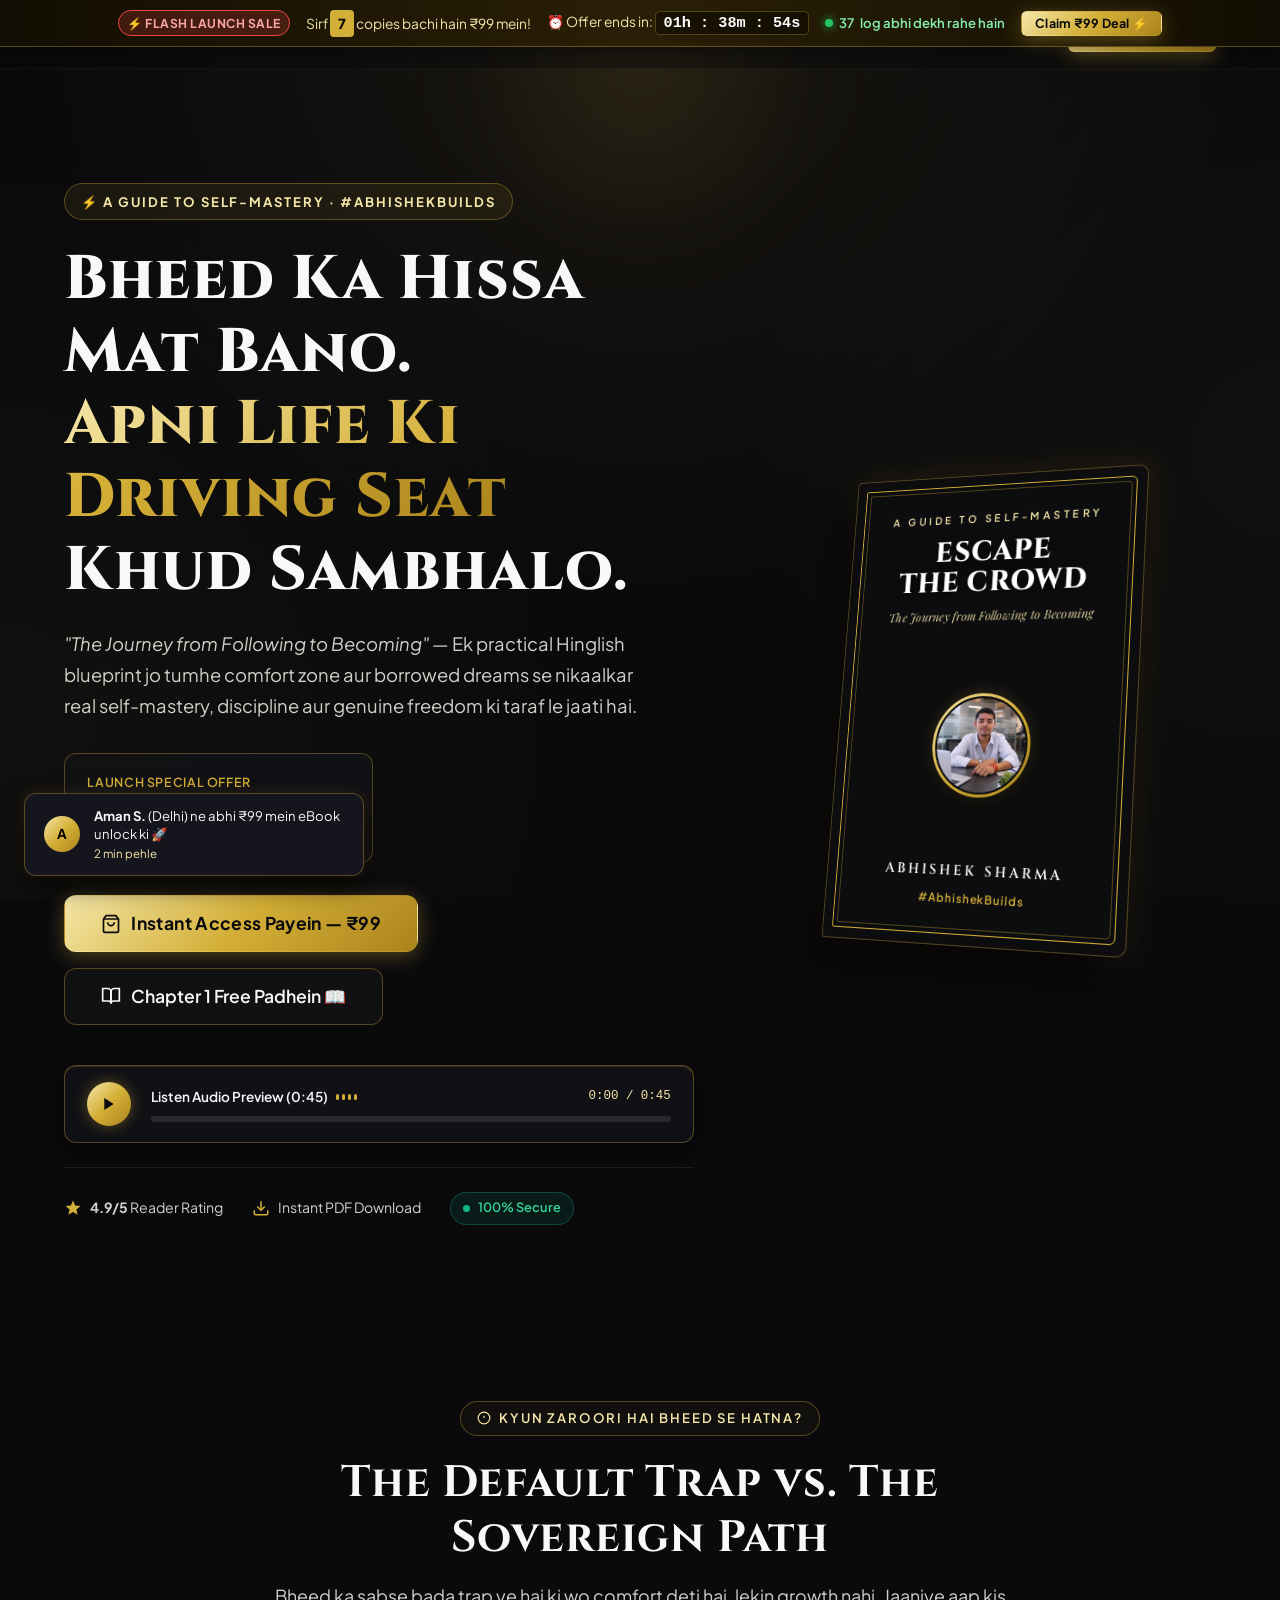
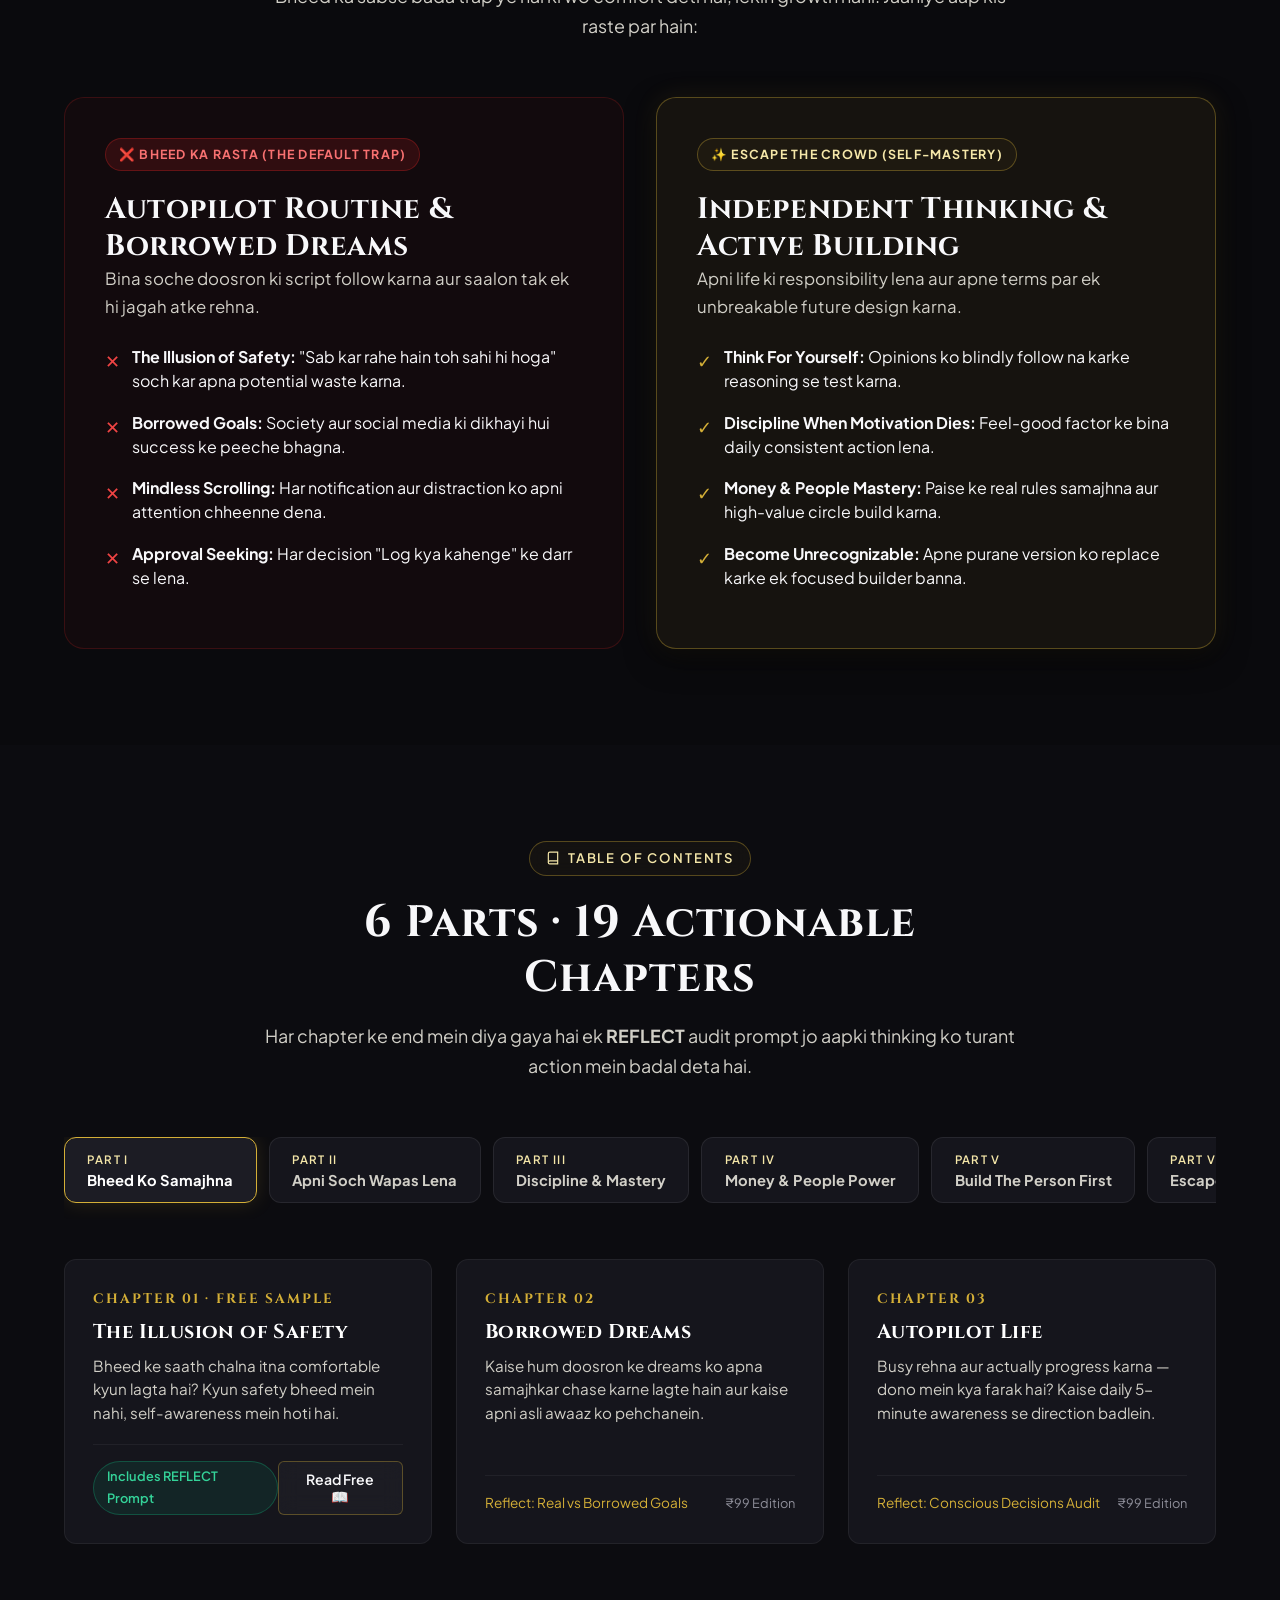
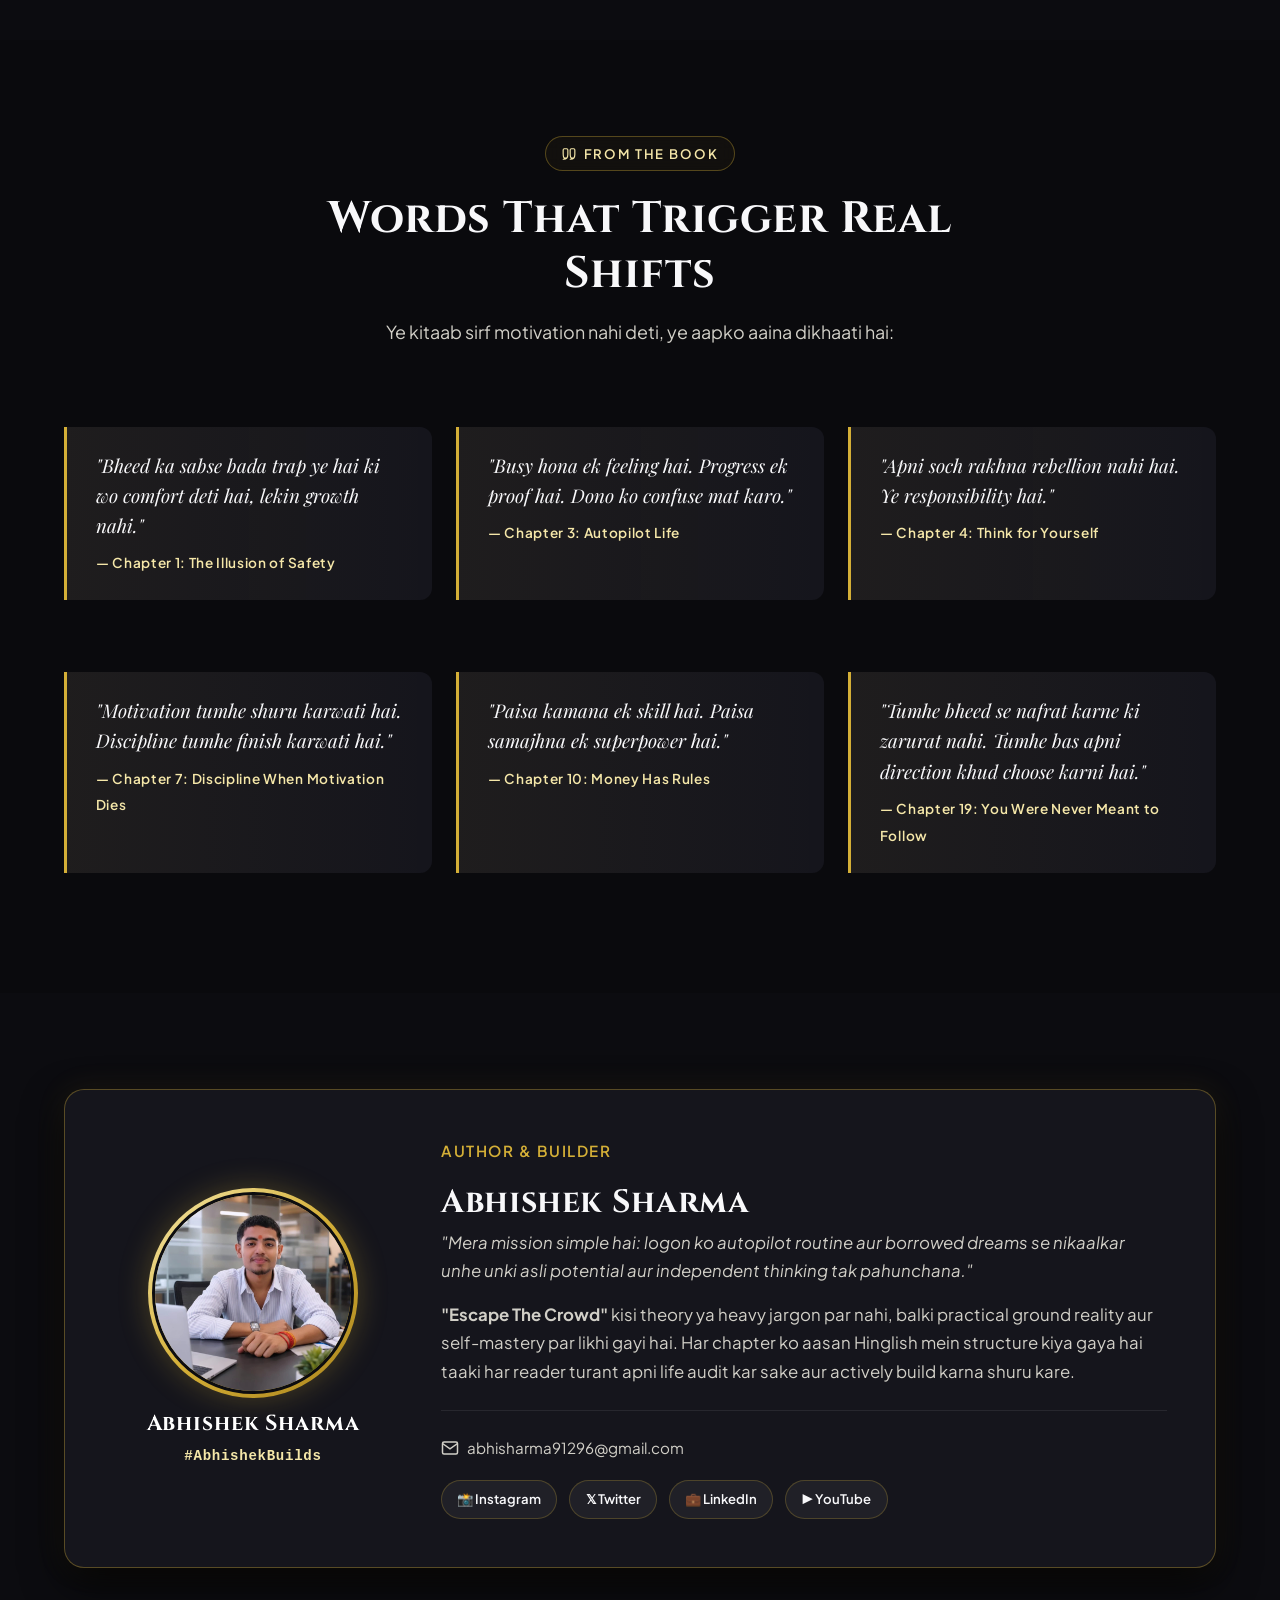
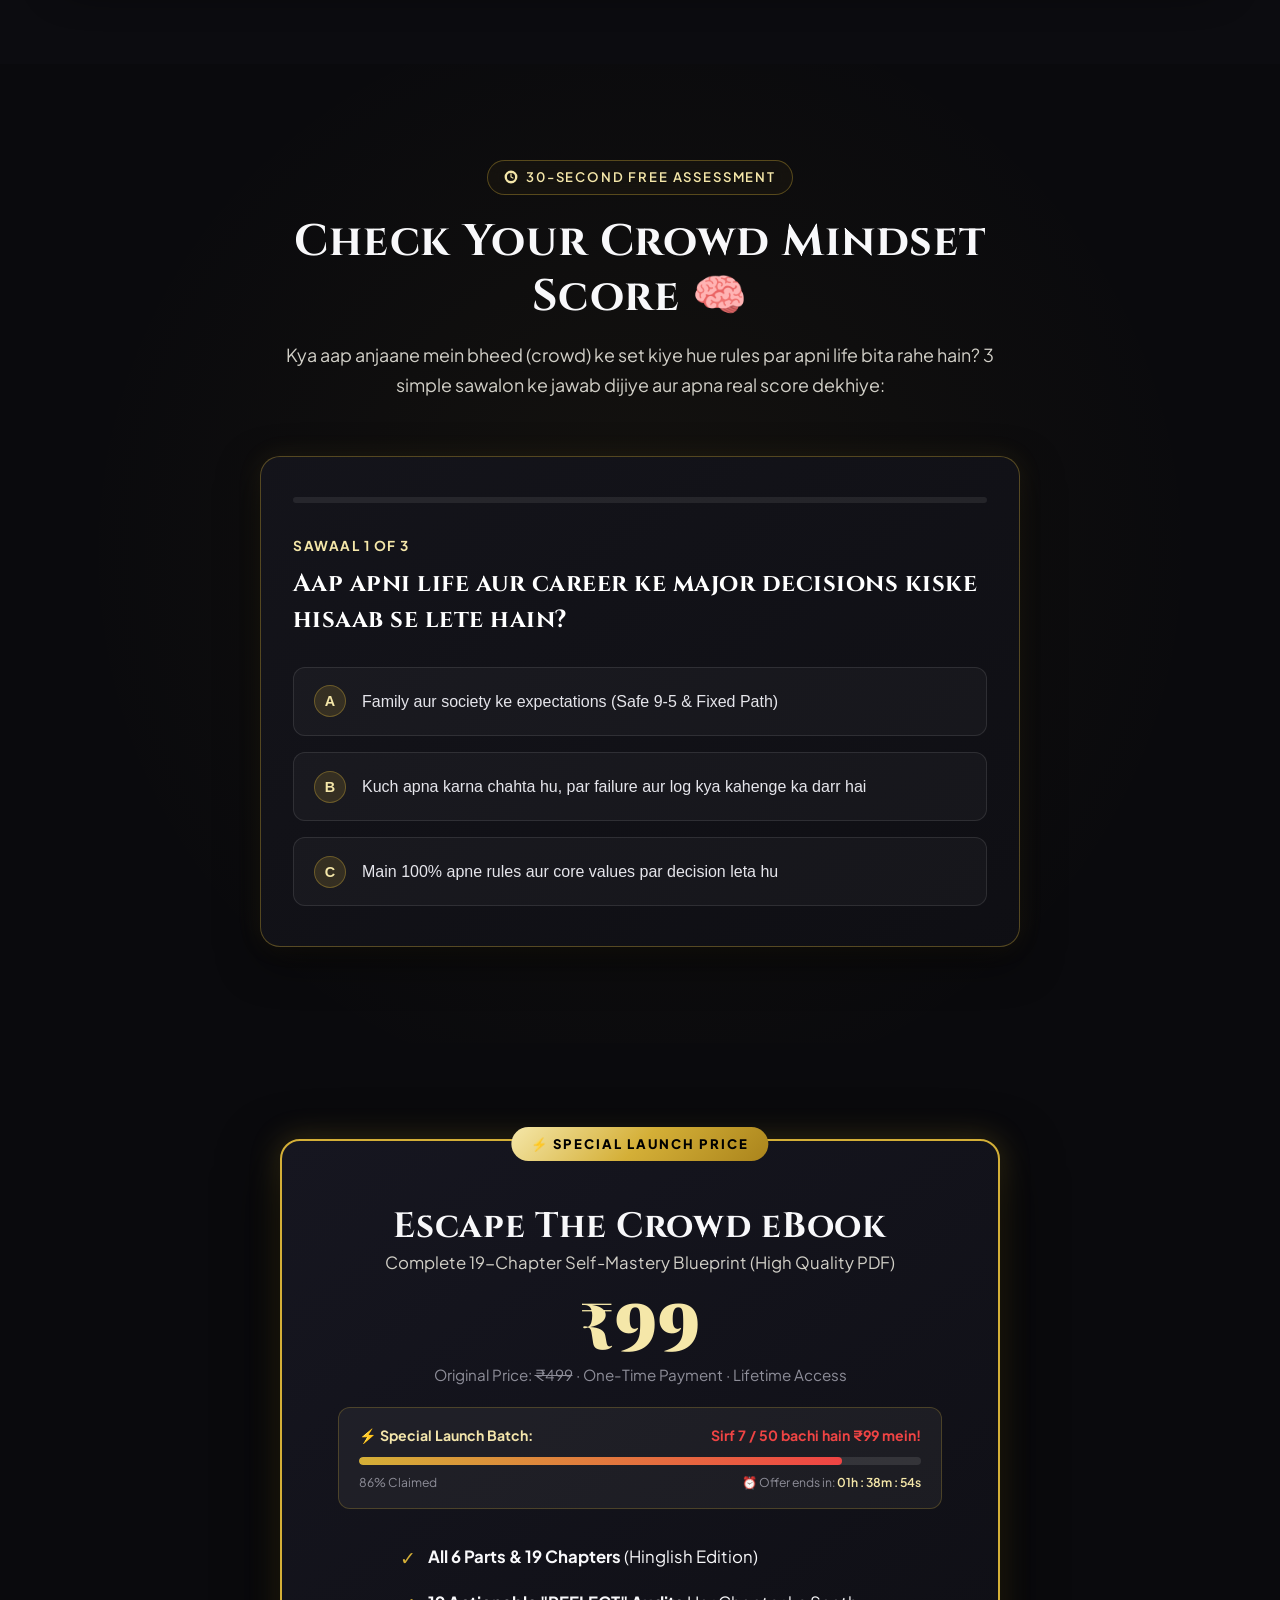
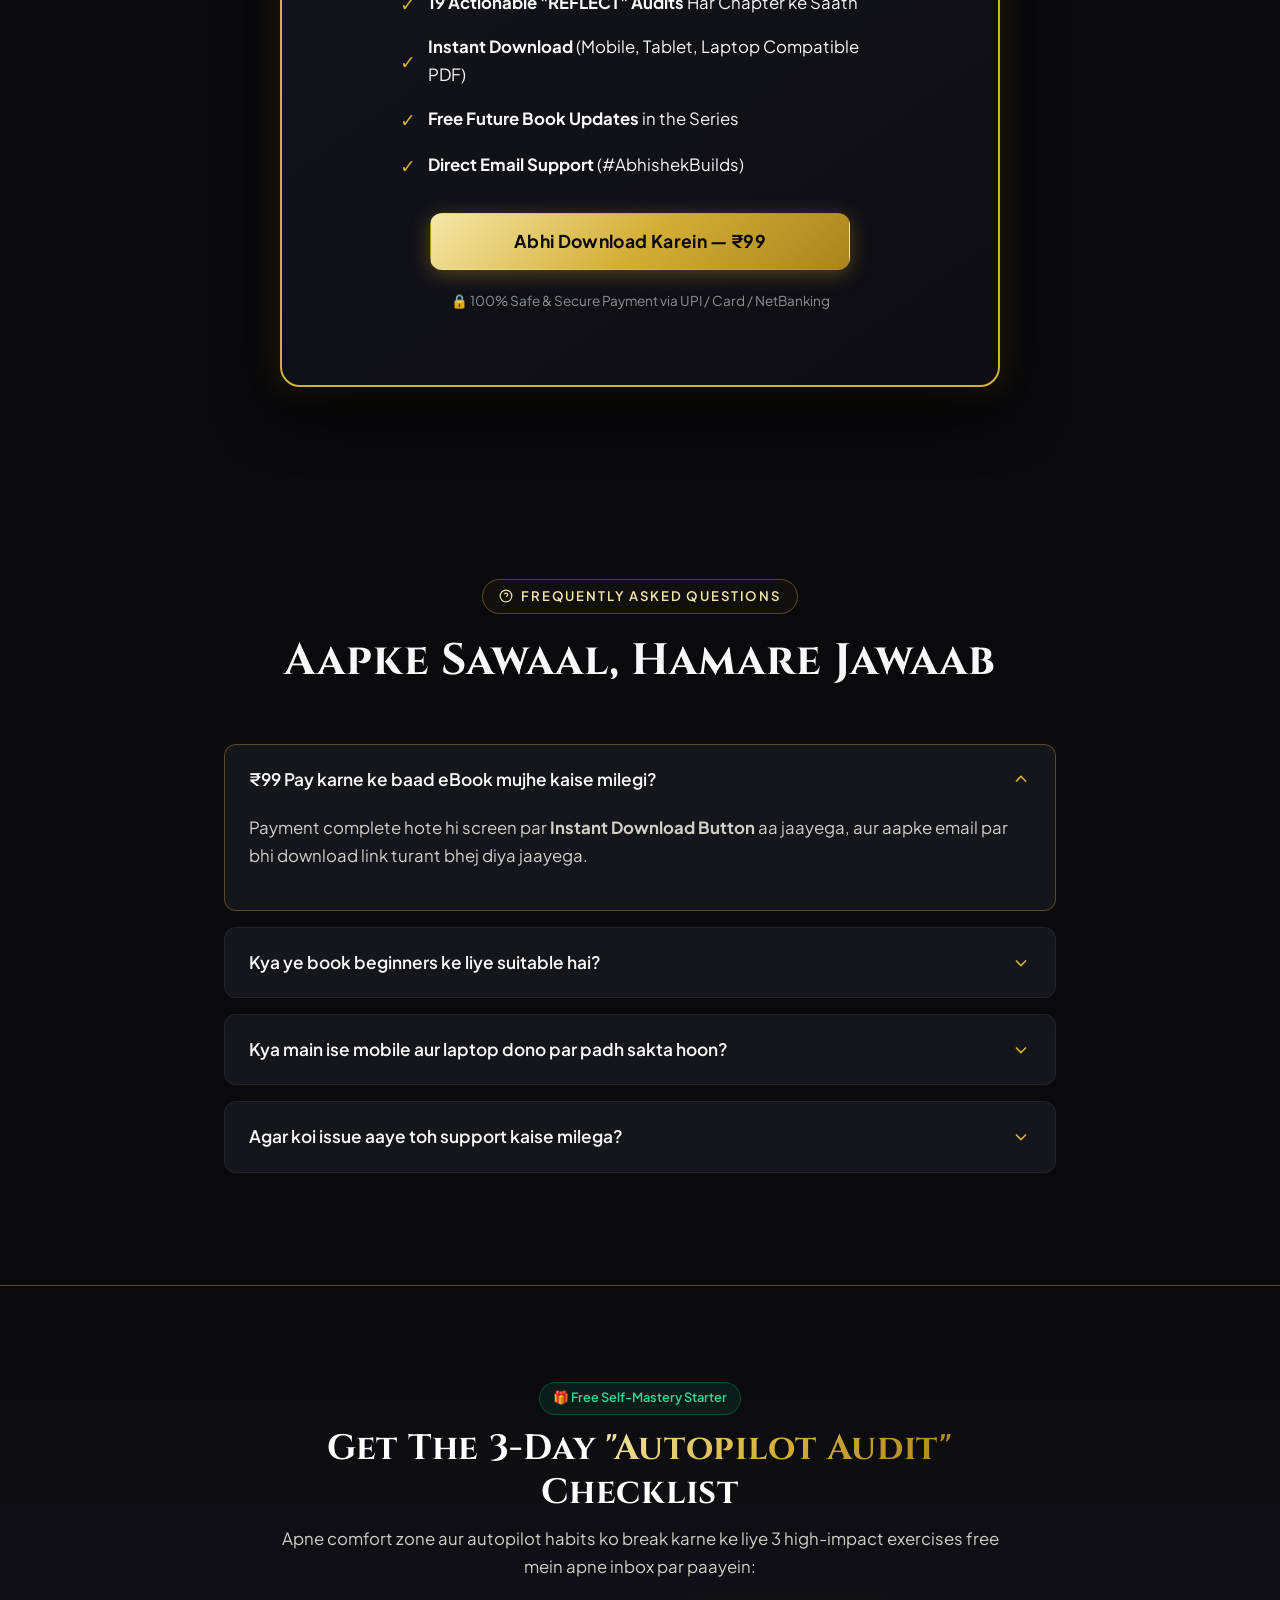
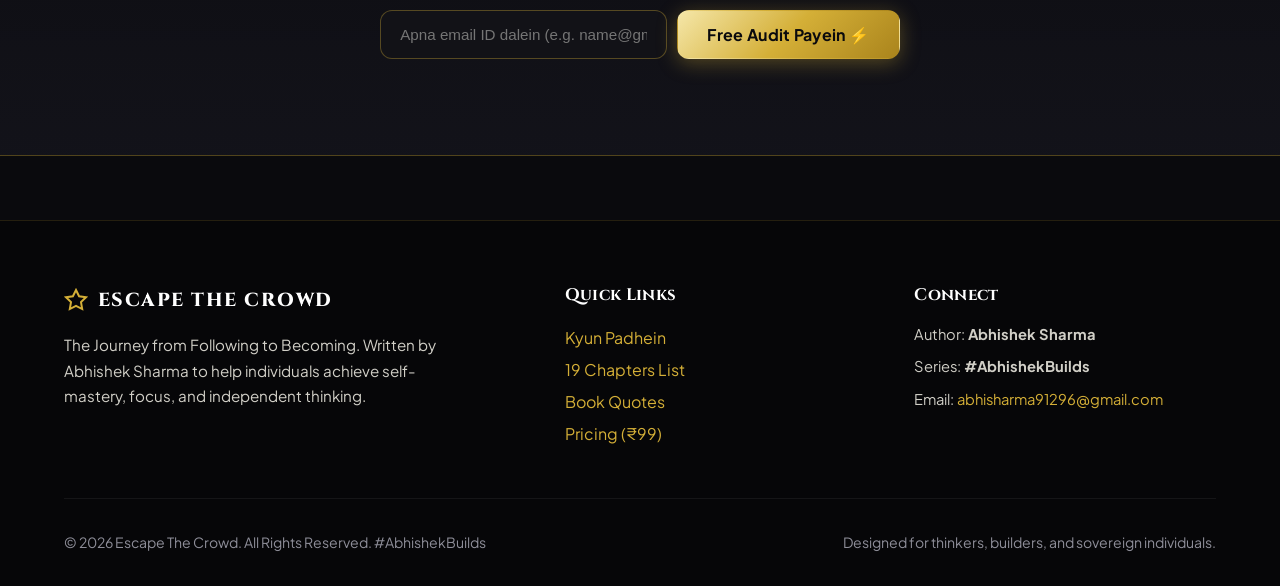
==== index.html @ a5e43a4c "Add files via upload" ====
<!DOCTYPE html>
<html lang="hi">
<head>
  <meta charset="UTF-8">
  <meta name="viewport" content="width=device-width, initial-scale=1.0">
  <title>Escape The Crowd by Abhishek Sharma | A Guide to Self-Mastery (₹99)</title>
  <meta name="description" content="Escape The Crowd — The Journey from Following to Becoming by Abhishek Sharma. 19 actionable chapters to master your mind, break free from autopilot, and build a high-leverage life.">
  <meta name="keywords" content="Escape The Crowd, Abhishek Sharma, AbhishekBuilds, Self-Mastery, Personal Development, Hinglish Ebook, Discipline, Mindset">
  <meta name="author" content="Abhishek Sharma">
  <meta name="theme-color" content="#0a0a0d">

  <!-- Open Graph Meta Tags -->
  <meta property="og:title" content="Escape The Crowd by Abhishek Sharma — Self-Mastery Guide">
  <meta property="og:description" content="Bheed ka hissa mat bano. Apni life ki driving seat khud sambhalo. Get instant access for just ₹99.">
  <meta property="og:type" content="book">

  <!-- Favicon -->
  <link rel="icon" href="data:image/svg+xml,<svg xmlns='http://www.w3.org/2000/svg' viewBox='0 0 24 24' fill='%23d4af37'><polygon points='12 2 15.09 8.26 22 9.27 17 14.14 18.18 21.02 12 17.77 5.82 21.02 7 14.14 2 9.27 8.91 8.26 12 2'/></svg>" type="image/svg+xml">

  <!-- CSS Stylesheets -->
  <link rel="stylesheet" href="css/variables.css">
  <link rel="stylesheet" href="css/base.css">
  <link rel="stylesheet" href="css/components.css">
  <link rel="stylesheet" href="css/sections.css">
  <link rel="stylesheet" href="css/responsive.css">

  <!-- Author Photo Asset Loader -->
  <script src="assets/images/author_base64.js"></script>

  <!-- Schema.org Structured Data -->
  <script type="application/ld+json">
  {
    "@context": "https://schema.org",
    "@type": "Book",
    "name": "Escape The Crowd",
    "author": {
      "@type": "Person",
      "name": "Abhishek Sharma"
    },
    "inLanguage": "Hinglish",
    "genre": "Self-Help / Personal Development",
    "offers": {
      "@type": "Offer",
      "price": "99",
      "priceCurrency": "INR",
      "availability": "https://schema.org/InStock"
    }
  }
  </script>
</head>
<body>

  <!-- Ambient Glow Background Decoration -->
  <div class="ambient-glow" style="top: -100px; left: 50%; transform: translateX(-50%);"></div>

  <!-- ==========================================
       0. Dynamic Top Urgency & Live Visitor Announcement Bar
       ========================================== -->
  <div class="top-urgency-bar" id="topUrgencyBar">
    <div class="top-urgency-inner">
      <span class="urgency-pill">⚡ FLASH LAUNCH SALE</span>
      <span>
        Sirf <span class="urgency-badge js-copies-left">7</span> copies bachi hain ₹99 mein!
      </span>
      <span>
        ⏰ Offer ends in: <span class="timer-badge js-urgency-timer">04h : 15m : 22s</span>
      </span>
      <span class="live-visitor-indicator">
        <span class="live-dot-glow"></span>
        <span class="js-live-visitors">38</span> log abhi dekh rahe hain
      </span>
      <button type="button" class="btn btn-primary btn-sm js-open-checkout" style="padding: 0.25rem 0.8rem; font-size: 0.78rem;">
        Claim ₹99 Deal ⚡
      </button>
    </div>
  </div>

  <!-- ==========================================
       1. Navigation Bar
       ========================================== -->
  <header class="navbar">
    <div class="container navbar-inner">
      <a href="#" class="brand-logo" aria-label="Escape The Crowd Home">
        <svg class="brand-icon" viewBox="0 0 24 24" fill="none" stroke="currentColor" stroke-width="2" stroke-linecap="round" stroke-linejoin="round">
          <polygon points="12 2 15.09 8.26 22 9.27 17 14.14 18.18 21.02 12 17.77 5.82 21.02 7 14.14 2 9.27 8.91 8.26 12 2"></polygon>
        </svg>
        <span>ESCAPE THE CROWD</span>
      </a>

      <nav>
        <ul class="nav-links">
          <li><a href="#kyun-padhein" class="nav-link">Kyun Padhein</a></li>
          <li><a href="#chapters" class="nav-link">19 Chapters</a></li>
          <li><a href="#mindset-quiz" class="nav-link" style="color: var(--gold-light);">Mindset Quiz 🧠</a></li>
          <li><a href="#quotes" class="nav-link">Quotes</a></li>
          <li><a href="#author" class="nav-link">Author</a></li>
          <li><a href="#pricing" class="nav-link">Pricing</a></li>
          <li><a href="#faq" class="nav-link">FAQ</a></li>
        </ul>
      </nav>

      <div class="nav-cta-group">
        <button type="button" class="btn btn-primary btn-sm btn-pulse js-open-checkout" id="navBuyBtn">
          Buy Now — ₹99
        </button>
        <button type="button" class="mobile-menu-btn" id="mobileMenuBtn" aria-label="Toggle navigation menu">
          <svg width="24" height="24" viewBox="0 0 24 24" fill="none" stroke="currentColor" stroke-width="2" stroke-linecap="round" stroke-linejoin="round">
            <line x1="3" y1="12" x2="21" y2="12"></line>
            <line x1="3" y1="6" x2="21" y2="6"></line>
            <line x1="3" y1="18" x2="21" y2="18"></line>
          </svg>
        </button>
      </div>
    </div>
  </header>

  <!-- ==========================================
       2. Hero Section
       ========================================== -->
  <section class="hero-section" id="hero">
    <div class="container">
      <div class="hero-grid">
        
        <!-- Left Content -->
        <div class="hero-content">
          <div class="hero-tag">
            <span>⚡ A GUIDE TO SELF-MASTERY · #AbhishekBuilds</span>
          </div>

          <h1 class="hero-title">
            Bheed Ka Hissa Mat Bano.<br>
            <span class="text-gold-gradient">Apni Life Ki Driving Seat</span> Khud Sambhalo.
          </h1>

          <p class="hero-description">
            <em>"The Journey from Following to Becoming"</em> — Ek practical Hinglish blueprint jo tumhe comfort zone aur borrowed dreams se nikaalkar real self-mastery, discipline aur genuine freedom ki taraf le jaati hai.
          </p>

          <!-- Price Highlight Box -->
          <div class="hero-price-box">
            <div>
              <span class="price-offer-label">Launch Special Offer</span>
              <div>
                <span class="price-current">₹99</span>
                <span class="price-original">₹499</span>
              </div>
            </div>
            <span class="discount-tag">80% OFF</span>
          </div>

          <!-- Dual CTA Buttons -->
          <div class="hero-cta-group">
            <button type="button" class="btn btn-primary btn-lg btn-pulse js-open-checkout" id="heroBuyBtn">
              <svg width="20" height="20" viewBox="0 0 24 24" fill="none" stroke="currentColor" stroke-width="2">
                <path d="M6 2L3 6v14a2 2 0 0 0 2 2h14a2 2 0 0 0 2-2V6l-3-4z"></path>
                <line x1="3" y1="6" x2="21" y2="6"></line>
                <path d="M16 10a4 4 0 0 1-8 0"></path>
              </svg>
              Instant Access Payein — ₹99
            </button>

            <button type="button" class="btn btn-ghost btn-lg js-open-sample" id="heroSampleBtn">
              <svg width="20" height="20" viewBox="0 0 24 24" fill="none" stroke="currentColor" stroke-width="2">
                <path d="M2 3h6a4 4 0 0 1 4 4v14a3 3 0 0 0-3-3H2z"></path>
                <path d="M22 3h-6a4 4 0 0 0-4 4v14a3 3 0 0 1 3-3h7z"></path>
              </svg>
              Chapter 1 Free Padhein 📖
            </button>
          </div>

          <!-- Audio Voiceover Preview Widget -->
          <div class="audio-preview-card">
            <button type="button" class="audio-play-btn js-audio-play" aria-label="Play Audio Sample">
              <svg class="audio-icon" width="16" height="16" viewBox="0 0 24 24" fill="currentColor">
                <polygon points="5 3 19 12 5 21 5 3"></polygon>
              </svg>
            </button>
            <div class="audio-info">
              <div class="audio-title-row">
                <span class="audio-title">
                  <span class="audio-btn-text">Listen Audio Preview (0:45)</span>
                  <div class="audio-equalizer">
                    <span class="audio-wave-bar"></span>
                    <span class="audio-wave-bar"></span>
                    <span class="audio-wave-bar"></span>
                    <span class="audio-wave-bar"></span>
                  </div>
                </span>
                <span class="audio-time">0:00 / 0:45</span>
              </div>
              <div class="audio-progress-bg">
                <div class="audio-progress-fill"></div>
              </div>
            </div>
          </div>

          <!-- Trust Indicators -->
          <div class="hero-trust-bar">
            <div class="trust-item">
              <svg class="trust-icon" width="18" height="18" viewBox="0 0 24 24" fill="currentColor">
                <path d="M12 17.27L18.18 21l-1.64-7.03L22 9.24l-7.19-.61L12 2 9.19 8.63 2 9.24l5.46 4.73L5.82 21z"></path>
              </svg>
              <span><strong>4.9/5</strong> Reader Rating</span>
            </div>
            <div class="trust-item">
              <svg class="trust-icon" width="18" height="18" viewBox="0 0 24 24" fill="none" stroke="currentColor" stroke-width="2">
                <path d="M21 15v4a2 2 0 0 1-2 2H5a2 2 0 0 1-2-2v-4"></path>
                <polyline points="7 10 12 15 17 10"></polyline>
                <line x1="12" y1="15" x2="12" y2="3"></line>
              </svg>
              <span>Instant PDF Download</span>
            </div>
            <div class="trust-item">
              <span class="live-pill">
                <span class="pulse-dot"></span>
                <span>100% Secure</span>
              </span>
            </div>
          </div>
        </div>

        <!-- Right Content: Interactive 3D Book Mockup -->
        <div class="book-showcase-container">
          <div class="book-3d-wrap" id="book3d">
            
            <!-- Dynamic Gloss Highlight -->
            <div class="book-shine"></div>

            <!-- Front Cover -->
            <div class="book-cover-front">
              <div class="book-cover-inner-frame"></div>
              
              <div class="book-cover-header">
                <span class="book-top-tag">A GUIDE TO SELF-MASTERY</span>
                <h2 class="book-title-main">ESCAPE<br>THE CROWD</h2>
                <p class="book-subtitle">The Journey from Following to Becoming</p>
              </div>

              <!-- Author Avatar Frame -->
              <div class="book-author-portrait-wrap">
                <img src="assets/images/author.jpg" alt="Abhishek Sharma" class="book-author-img" onerror="if(!this.dataset.retry){this.dataset.retry='1';this.src='assets/images/author.png';}else if(this.dataset.retry==='1'){this.dataset.retry='2';this.src='assets/images/author.jpeg';}else{this.style.display='none';this.nextElementSibling.style.display='block';}">
                <svg class="book-author-img" style="display: none;" viewBox="0 0 100 100" fill="none" xmlns="http://www.w3.org/2000/svg">
                  <rect width="100" height="100" fill="#181822"/>
                  <circle cx="50" cy="38" r="20" fill="#d4af37" opacity="0.85"/>
                  <path d="M20 90C20 68 33 60 50 60C67 60 80 68 80 90" fill="#d4af37" opacity="0.85"/>
                  <circle cx="50" cy="50" r="47" stroke="#d4af37" stroke-width="2"/>
                </svg>
              </div>

              <div class="book-cover-footer">
                <div class="book-author-name">ABHISHEK SHARMA</div>
                <div class="book-author-tagline">#AbhishekBuilds</div>
              </div>
            </div>

            <!-- Book Spine -->
            <div class="book-spine">
              <span class="book-spine-text">ESCAPE THE CROWD — ABHISHEK SHARMA</span>
            </div>

            <!-- Book Page Edges -->
            <div class="book-pages-side"></div>
          </div>
        </div>

      </div>
    </div>
  </section>

  <!-- ==========================================
       3. "The Trap vs The Escape" Section
       ========================================== -->
  <section class="section" id="kyun-padhein">
    <div class="container">
      <div class="section-header">
        <div class="section-tag">
          <svg width="14" height="14" viewBox="0 0 24 24" fill="none" stroke="currentColor" stroke-width="2">
            <circle cx="12" cy="12" r="10"></circle>
            <line x1="12" y1="8" x2="12" y2="12"></line>
            <line x1="12" y1="16" x2="12.01" y2="16"></line>
          </svg>
          <span>Kyun Zaroori Hai Bheed Se Hatna?</span>
        </div>
        <h2 class="section-title">The Default Trap vs. The Sovereign Path</h2>
        <p class="section-subtitle">
          Bheed ka sabse bada trap ye hai ki wo comfort deti hai, lekin growth nahi. Jaaniye aap kis raste par hain:
        </p>
      </div>

      <div class="comparison-grid">
        <!-- The Default Path (Trap) -->
        <div class="comparison-card trap">
          <span class="comparison-card-badge">❌ Bheed Ka Rasta (The Default Trap)</span>
          <h3>Autopilot Routine & Borrowed Dreams</h3>
          <p>Bina soche doosron ki script follow karna aur saalon tak ek hi jagah atke rehna.</p>

          <ul class="comparison-list">
            <li class="comparison-item">
              <span class="comparison-icon">✕</span>
              <span><strong>The Illusion of Safety:</strong> "Sab kar rahe hain toh sahi hi hoga" soch kar apna potential waste karna.</span>
            </li>
            <li class="comparison-item">
              <span class="comparison-icon">✕</span>
              <span><strong>Borrowed Goals:</strong> Society aur social media ki dikhayi hui success ke peeche bhagna.</span>
            </li>
            <li class="comparison-item">
              <span class="comparison-icon">✕</span>
              <span><strong>Mindless Scrolling:</strong> Har notification aur distraction ko apni attention chheenne dena.</span>
            </li>
            <li class="comparison-item">
              <span class="comparison-icon">✕</span>
              <span><strong>Approval Seeking:</strong> Har decision "Log kya kahenge" ke darr se lena.</span>
            </li>
          </ul>
        </div>

        <!-- The Sovereign Path (Escape) -->
        <div class="comparison-card escape">
          <span class="comparison-card-badge">✨ Escape The Crowd (Self-Mastery)</span>
          <h3>Independent Thinking & Active Building</h3>
          <p>Apni life ki responsibility lena aur apne terms par ek unbreakable future design karna.</p>

          <ul class="comparison-list">
            <li class="comparison-item">
              <span class="comparison-icon">✓</span>
              <span><strong>Think For Yourself:</strong> Opinions ko blindly follow na karke reasoning se test karna.</span>
            </li>
            <li class="comparison-item">
              <span class="comparison-icon">✓</span>
              <span><strong>Discipline When Motivation Dies:</strong> Feel-good factor ke bina daily consistent action lena.</span>
            </li>
            <li class="comparison-item">
              <span class="comparison-icon">✓</span>
              <span><strong>Money & People Mastery:</strong> Paise ke real rules samajhna aur high-value circle build karna.</span>
            </li>
            <li class="comparison-item">
              <span class="comparison-icon">✓</span>
              <span><strong>Become Unrecognizable:</strong> Apne purane version ko replace karke ek focused builder banna.</span>
            </li>
          </ul>
        </div>
      </div>
    </div>
  </section>

  <!-- ==========================================
       4. 6-Part & 19-Chapter Complete Explorer
       ========================================== -->
  <section class="section" id="chapters" style="background: rgba(17, 17, 22, 0.4);">
    <div class="container">
      <div class="section-header">
        <div class="section-tag">
          <svg width="14" height="14" viewBox="0 0 24 24" fill="none" stroke="currentColor" stroke-width="2">
            <path d="M4 19.5A2.5 2.5 0 0 1 6.5 17H20"></path>
            <path d="M6.5 2H20v20H6.5A2.5 2.5 0 0 1 4 19.5v-15A2.5 2.5 0 0 1 6.5 2z"></path>
          </svg>
          <span>Table of Contents</span>
        </div>
        <h2 class="section-title">6 Parts · 19 Actionable Chapters</h2>
        <p class="section-subtitle">
          Har chapter ke end mein diya gaya hai ek <strong>REFLECT</strong> audit prompt jo aapki thinking ko turant action mein badal deta hai.
        </p>
      </div>

      <!-- Part Selection Tabs -->
      <div class="chapters-nav-tabs" role="tablist">
        <button type="button" class="chapter-tab-btn active" data-target="part1">
          <span class="tab-part">Part I</span>
          <strong>Bheed Ko Samajhna</strong>
        </button>
        <button type="button" class="chapter-tab-btn" data-target="part2">
          <span class="tab-part">Part II</span>
          <strong>Apni Soch Wapas Lena</strong>
        </button>
        <button type="button" class="chapter-tab-btn" data-target="part3">
          <span class="tab-part">Part III</span>
          <strong>Discipline & Mastery</strong>
        </button>
        <button type="button" class="chapter-tab-btn" data-target="part4">
          <span class="tab-part">Part IV</span>
          <strong>Money & People Power</strong>
        </button>
        <button type="button" class="chapter-tab-btn" data-target="part5">
          <span class="tab-part">Part V</span>
          <strong>Build The Person First</strong>
        </button>
        <button type="button" class="chapter-tab-btn" data-target="part6">
          <span class="tab-part">Part VI & Final</span>
          <strong>Escape & Build</strong>
        </button>
      </div>

      <!-- Tab Content Panes -->
      
      <!-- PART 1 -->
      <div class="chapter-pane active" id="part1">
        <div class="chapters-grid">
          <div class="chapter-card">
            <div>
              <div class="chapter-number">Chapter 01 · Free Sample</div>
              <h3 class="chapter-title">The Illusion of Safety</h3>
              <p class="chapter-desc">Bheed ke saath chalna itna comfortable kyun lagta hai? Kyun safety bheed mein nahi, self-awareness mein hoti hai.</p>
            </div>
            <div class="chapter-action-bar">
              <span class="live-pill">Includes REFLECT Prompt</span>
              <button type="button" class="btn btn-ghost btn-sm js-open-sample">Read Free 📖</button>
            </div>
          </div>

          <div class="chapter-card">
            <div>
              <div class="chapter-number">Chapter 02</div>
              <h3 class="chapter-title">Borrowed Dreams</h3>
              <p class="chapter-desc">Kaise hum doosron ke dreams ko apna samajhkar chase karne lagte hain aur kaise apni asli awaaz ko pehchanein.</p>
            </div>
            <div class="chapter-action-bar">
              <span class="text-gold" style="font-size: 0.85rem;">Reflect: Real vs Borrowed Goals</span>
              <span class="text-muted" style="font-size: 0.8rem;">₹99 Edition</span>
            </div>
          </div>

          <div class="chapter-card">
            <div>
              <div class="chapter-number">Chapter 03</div>
              <h3 class="chapter-title">Autopilot Life</h3>
              <p class="chapter-desc">Busy rehna aur actually progress karna — dono mein kya farak hai? Kaise daily 5-minute awareness se direction badlein.</p>
            </div>
            <div class="chapter-action-bar">
              <span class="text-gold" style="font-size: 0.85rem;">Reflect: Conscious Decisions Audit</span>
              <span class="text-muted" style="font-size: 0.8rem;">₹99 Edition</span>
            </div>
          </div>
        </div>
      </div>

      <!-- PART 2 -->
      <div class="chapter-pane" id="part2">
        <div class="chapters-grid">
          <div class="chapter-card">
            <div>
              <div class="chapter-number">Chapter 04</div>
              <h3 class="chapter-title">Think for Yourself</h3>
              <p class="chapter-desc">Independent thinking kaise develop karein aur har loud opinion ko blindly follow karna kaise band karein.</p>
            </div>
            <div class="chapter-action-bar">
              <span class="text-gold" style="font-size: 0.85rem;">Reflect: Belief Research Test</span>
              <span class="text-muted" style="font-size: 0.8rem;">₹99 Edition</span>
            </div>
          </div>

          <div class="chapter-card">
            <div>
              <div class="chapter-number">Chapter 05</div>
              <h3 class="chapter-title">The War Inside Your Mind</h3>
              <p class="chapter-desc">Fear, comparison, overthinking aur self-doubt ke saath ladai kaise jeetein jab koi visible enemy na ho.</p>
            </div>
            <div class="chapter-action-bar">
              <span class="text-gold" style="font-size: 0.85rem;">Reflect: Inner Fear Breakdown</span>
              <span class="text-muted" style="font-size: 0.8rem;">₹99 Edition</span>
            </div>
          </div>

          <div class="chapter-card">
            <div>
              <div class="chapter-number">Chapter 06</div>
              <h3 class="chapter-title">Attention Is Your Power</h3>
              <p class="chapter-desc">Distraction ke zamane mein apni focus aur concentration ko control karke apne future ko command karna.</p>
            </div>
            <div class="chapter-action-bar">
              <span class="text-gold" style="font-size: 0.85rem;">Reflect: Screen Time & Focus Audit</span>
              <span class="text-muted" style="font-size: 0.8rem;">₹99 Edition</span>
            </div>
          </div>
        </div>
      </div>

      <!-- PART 3 -->
      <div class="chapter-pane" id="part3">
        <div class="chapters-grid">
          <div class="chapter-card">
            <div>
              <div class="chapter-number">Chapter 07</div>
              <h3 class="chapter-title">Discipline When Motivation Dies</h3>
              <p class="chapter-desc">Motivation temporary spark hai; discipline tumhari real strength hai jo bina "feel good" factor ke finish karwati hai.</p>
            </div>
            <div class="chapter-action-bar">
              <span class="text-gold" style="font-size: 0.85rem;">Reflect: Abandoned Goal Revival</span>
              <span class="text-muted" style="font-size: 0.8rem;">₹99 Edition</span>
            </div>
          </div>

          <div class="chapter-card">
            <div>
              <div class="chapter-number">Chapter 08</div>
              <h3 class="chapter-title">Small Habits, Massive Change</h3>
              <p class="chapter-desc">Chhoti daily boring actions kaise years mein compound hoke extraordinary results aur unrecognizable transformation create karti hain.</p>
            </div>
            <div class="chapter-action-bar">
              <span class="text-gold" style="font-size: 0.85rem;">Reflect: Tiny Unbreakable Habit</span>
              <span class="text-muted" style="font-size: 0.8rem;">₹99 Edition</span>
            </div>
          </div>

          <div class="chapter-card">
            <div>
              <div class="chapter-number">Chapter 09</div>
              <h3 class="chapter-title">Do What Others Avoid</h3>
              <p class="chapter-desc">Comfort zone se nikalna aur difficult cheezon ko deliberately choose karna kyunki wahi tumhara real advantage hai.</p>
            </div>
            <div class="chapter-action-bar">
              <span class="text-gold" style="font-size: 0.85rem;">Reflect: Uncomfortable Action Plan</span>
              <span class="text-muted" style="font-size: 0.8rem;">₹99 Edition</span>
            </div>
          </div>
        </div>
      </div>

      <!-- PART 4 -->
      <div class="chapter-pane" id="part4">
        <div class="chapters-grid">
          <div class="chapter-card">
            <div>
              <div class="chapter-number">Chapter 10</div>
              <h3 class="chapter-title">Money Has Rules</h3>
              <p class="chapter-desc">Paisa sirf kamana nahi — samajhna, manage karna aur grow karna. Lifestyle inflation ke silent trap se bachna.</p>
            </div>
            <div class="chapter-action-bar">
              <span class="text-gold" style="font-size: 0.85rem;">Reflect: Monthly Spending Audit</span>
              <span class="text-muted" style="font-size: 0.8rem;">₹99 Edition</span>
            </div>
          </div>

          <div class="chapter-card">
            <div>
              <div class="chapter-number">Chapter 11</div>
              <h3 class="chapter-title">Learn to Read People</h3>
              <p class="chapter-desc">Log kya bolte hain aur actually kya mean karte hain — human behavior, consistent patterns aur genuine intentions pehchanna.</p>
            </div>
            <div class="chapter-action-bar">
              <span class="text-gold" style="font-size: 0.85rem;">Reflect: Words vs Actions Match</span>
              <span class="text-muted" style="font-size: 0.8rem;">₹99 Edition</span>
            </div>
          </div>

          <div class="chapter-card">
            <div>
              <div class="chapter-number">Chapter 12</div>
              <h3 class="chapter-title">Build Your Circle</h3>
              <p class="chapter-desc">Tum apne 5 closest logon ka average ho. Apne circle ko deliberately choose karna jo growth ko normal maante hon.</p>
            </div>
            <div class="chapter-action-bar">
              <span class="text-gold" style="font-size: 0.85rem;">Reflect: Closest 5 People Audit</span>
              <span class="text-muted" style="font-size: 0.8rem;">₹99 Edition</span>
            </div>
          </div>
        </div>
      </div>

      <!-- PART 5 -->
      <div class="chapter-pane" id="part5">
        <div class="chapters-grid">
          <div class="chapter-card">
            <div>
              <div class="chapter-number">Chapter 13</div>
              <h3 class="chapter-title">Your Body Is Your First Asset</h3>
              <p class="chapter-desc">Fitness, energy, grooming, posture aur physical presence ko seriously kyun lena chahiye — ye self-respect ka signal hai.</p>
            </div>
            <div class="chapter-action-bar">
              <span class="text-gold" style="font-size: 0.85rem;">Reflect: Sleep, Diet & Energy Score</span>
              <span class="text-muted" style="font-size: 0.8rem;">₹99 Edition</span>
            </div>
          </div>

          <div class="chapter-card">
            <div>
              <div class="chapter-number">Chapter 14</div>
              <h3 class="chapter-title">Build Your Character</h3>
              <p class="chapter-desc">Reputation wo hai jo log sochte hain, character wo hai jo tum akele mein karte ho. Integrity aur responsibility ki power.</p>
            </div>
            <div class="chapter-action-bar">
              <span class="text-gold" style="font-size: 0.85rem;">Reflect: Right vs Easy Choice</span>
              <span class="text-muted" style="font-size: 0.8rem;">₹99 Edition</span>
            </div>
          </div>

          <div class="chapter-card">
            <div>
              <div class="chapter-number">Chapter 15</div>
              <h3 class="chapter-title">Lead Yourself First</h3>
              <p class="chapter-desc">Jo apne aap ko lead nahi kar sakta, wo kabhi kisi aur ko genuinely lead nahi kar payega. Own your decisions fully.</p>
            </div>
            <div class="chapter-action-bar">
              <span class="text-gold" style="font-size: 0.85rem;">Reflect: Ownership vs Blame</span>
              <span class="text-muted" style="font-size: 0.8rem;">₹99 Edition</span>
            </div>
          </div>
        </div>
      </div>

      <!-- PART 6 & FINAL -->
      <div class="chapter-pane" id="part6">
        <div class="chapters-grid">
          <div class="chapter-card">
            <div>
              <div class="chapter-number">Chapter 16</div>
              <h3 class="chapter-title">The Five-Year Vision</h3>
              <p class="chapter-desc">Aaj ke decisions tumhare next 5 years ka person kaise create karenge — clear vision ek filter hai jo noise ko hatata hai.</p>
            </div>
            <div class="chapter-action-bar">
              <span class="text-gold" style="font-size: 0.85rem;">Reflect: 5-Year Identity Vision</span>
              <span class="text-muted" style="font-size: 0.8rem;">₹99 Edition</span>
            </div>
          </div>

          <div class="chapter-card">
            <div>
              <div class="chapter-number">Chapter 17</div>
              <h3 class="chapter-title">Stop Chasing, Start Building</h3>
              <p class="chapter-desc">Validation, comparison aur instant success ke chase se bahar aakar real long-term value create karna.</p>
            </div>
            <div class="chapter-action-bar">
              <span class="text-gold" style="font-size: 0.85rem;">Reflect: Chasing vs Building Ratio</span>
              <span class="text-muted" style="font-size: 0.8rem;">₹99 Edition</span>
            </div>
          </div>

          <div class="chapter-card">
            <div>
              <div class="chapter-number">Chapter 18 & 19 + Epilogue</div>
              <h3 class="chapter-title">Become Unrecognizable</h3>
              <p class="chapter-desc">Apne purane version ko replace karna. Chapter 19: <em>You Were Never Meant to Follow</em> & Epilogue: <em>The Road Is Yours Now</em>.</p>
            </div>
            <div class="chapter-action-bar">
              <span class="text-gold" style="font-size: 0.85rem;">Reflect: The Final Roadmap</span>
              <span class="text-muted" style="font-size: 0.8rem;">₹99 Edition</span>
            </div>
          </div>
        </div>
      </div>

    </div>
  </section>

  <!-- ==========================================
       5. Book's Golden Quotes Showcase
       ========================================== -->
  <section class="section" id="quotes">
    <div class="container">
      <div class="section-header">
        <div class="section-tag">
          <svg width="14" height="14" viewBox="0 0 24 24" fill="none" stroke="currentColor" stroke-width="2">
            <path d="M3 21c3 0 7-1 7-8V5c0-1.25-.75-2-2-2H4c-1.25 0-2 .75-2 2v6c0 7 1 8 3 8z"></path>
            <path d="M15 21c3 0 7-1 7-8V5c0-1.25-.75-2-2-2h-4c-1.25 0-2 .75-2 2v6c0 7 1 8 3 8z"></path>
          </svg>
          <span>From The Book</span>
        </div>
        <h2 class="section-title">Words That Trigger Real Shifts</h2>
        <p class="section-subtitle">
          Ye kitaab sirf motivation nahi deti, ye aapko aaina dikhaati hai:
        </p>
      </div>

      <div class="quotes-grid">
        <div class="quote-card">
          <p>"Bheed ka sabse bada trap ye hai ki wo comfort deti hai, lekin growth nahi."</p>
          <span class="quote-author">— Chapter 1: The Illusion of Safety</span>
        </div>

        <div class="quote-card">
          <p>"Busy hona ek feeling hai. Progress ek proof hai. Dono ko confuse mat karo."</p>
          <span class="quote-author">— Chapter 3: Autopilot Life</span>
        </div>

        <div class="quote-card">
          <p>"Apni soch rakhna rebellion nahi hai. Ye responsibility hai."</p>
          <span class="quote-author">— Chapter 4: Think for Yourself</span>
        </div>

        <div class="quote-card">
          <p>"Motivation tumhe shuru karwati hai. Discipline tumhe finish karwati hai."</p>
          <span class="quote-author">— Chapter 7: Discipline When Motivation Dies</span>
        </div>

        <div class="quote-card">
          <p>"Paisa kamana ek skill hai. Paisa samajhna ek superpower hai."</p>
          <span class="quote-author">— Chapter 10: Money Has Rules</span>
        </div>

        <div class="quote-card">
          <p>"Tumhe bheed se nafrat karne ki zarurat nahi. Tumhe bas apni direction khud choose karni hai."</p>
          <span class="quote-author">— Chapter 19: You Were Never Meant to Follow</span>
        </div>
      </div>
    </div>
  </section>

  <!-- ==========================================
       6. Meet The Author: Abhishek Sharma
       ========================================== -->
  <section class="section" id="author" style="background: rgba(17, 17, 22, 0.4);">
    <div class="container">
      <div class="author-card">
        
        <!-- Author Image -->
        <div class="author-image-box">
          <div class="author-avatar-frame">
            <img src="assets/images/author.jpg" alt="Abhishek Sharma" style="width: 100%; height: 100%; border-radius: 50%; object-fit: cover; border: 3px solid #0d0d10;" onerror="if(!this.dataset.retry){this.dataset.retry='1';this.src='assets/images/author.png';}else if(this.dataset.retry==='1'){this.dataset.retry='2';this.src='assets/images/author.jpeg';}else{this.style.display='none';this.nextElementSibling.style.display='block';}">
            <svg viewBox="0 0 100 100" style="display: none;" fill="none" xmlns="http://www.w3.org/2000/svg">
              <rect width="100" height="100" fill="#181822"/>
              <circle cx="50" cy="38" r="20" fill="#d4af37" opacity="0.9"/>
              <path d="M20 90C20 68 33 60 50 60C67 60 80 68 80 90" fill="#d4af37" opacity="0.9"/>
              <circle cx="50" cy="50" r="47" stroke="#d4af37" stroke-width="2"/>
            </svg>
          </div>
          <h4 class="author-avatar-name">Abhishek Sharma</h4>
          <span class="author-badge-hashtag">#AbhishekBuilds</span>
        </div>

        <!-- Author Story -->
        <div class="author-bio">
          <span class="author-title-tag">Author & Builder</span>
          <h3>Abhishek Sharma</h3>
          
          <p>
            <em>"Mera mission simple hai: logon ko autopilot routine aur borrowed dreams se nikaalkar unhe unki asli potential aur independent thinking tak pahunchana."</em>
          </p>

          <p>
            <strong>"Escape The Crowd"</strong> kisi theory ya heavy jargon par nahi, balki practical ground reality aur self-mastery par likhi gayi hai. Har chapter ko aasan Hinglish mein structure kiya gaya hai taaki har reader turant apni life audit kar sake aur actively build karna shuru kare.
          </p>

          <div class="author-contact-row">
            <a href="mailto:abhisharma91296@gmail.com" class="author-email-link">
              <svg width="18" height="18" viewBox="0 0 24 24" fill="none" stroke="currentColor" stroke-width="2">
                <path d="M4 4h16c1.1 0 2 .9 2 2v12c0 1.1-.9 2-2 2H4c-1.1 0-2-.9-2-2V6c0-1.1.9-2 2-2z"></path>
                <polyline points="22,6 12,13 2,6"></polyline>
              </svg>
              <span>abhisharma91296@gmail.com</span>
            </a>
          </div>

          <!-- Social Badges -->
          <div class="social-links-grid">
            <a href="https://instagram.com" target="_blank" rel="noopener noreferrer" class="social-pill">
              <span>📸 Instagram</span>
            </a>
            <a href="https://x.com" target="_blank" rel="noopener noreferrer" class="social-pill">
              <span>𝕏 Twitter</span>
            </a>
            <a href="https://linkedin.com" target="_blank" rel="noopener noreferrer" class="social-pill">
              <span>💼 LinkedIn</span>
            </a>
            <a href="https://youtube.com" target="_blank" rel="noopener noreferrer" class="social-pill">
              <span>▶️ YouTube</span>
            </a>
          </div>
        </div>

      </div>
    </div>
  </section>

  <!-- ==========================================
       6.5. Interactive 30-Second Crowd Mindset Quiz
       ========================================== -->
  <section class="quiz-section" id="mindset-quiz">
    <div class="container">
      <div class="section-header">
        <div class="section-tag">
          <svg width="14" height="14" viewBox="0 0 24 24" fill="none" stroke="currentColor" stroke-width="2">
            <path d="M12 2a10 10 0 1 0 10 10A10 10 0 0 0 12 2zm0 18a8 8 0 1 1 8-8 8 8 0 0 1-8 8z"></path>
            <path d="M12 6v6l4 2"></path>
          </svg>
          <span>30-Second Free Assessment</span>
        </div>
        <h2 class="section-title">Check Your Crowd Mindset Score 🧠</h2>
        <p class="section-subtitle">
          Kya aap anjaane mein bheed (crowd) ke set kiye hue rules par apni life bita rahe hain? 3 simple sawalon ke jawab dijiye aur apna real score dekhiye:
        </p>
      </div>

      <div class="quiz-card" id="mindsetQuizCard">
        <!-- Progress Bar -->
        <div class="quiz-progress-track">
          <div class="quiz-progress-fill" id="quizProgress"></div>
        </div>

        <!-- Active Question View -->
        <div id="quizActiveView">
          <div class="quiz-question-number" id="quizQuestionNumber">Sawaal 1 of 3</div>
          <h3 class="quiz-question-text" id="quizQuestionText">Loading Question...</h3>
          <div class="quiz-options-container" id="quizOptionsContainer">
            <!-- Dynamically populated options -->
          </div>
        </div>

        <!-- Result View (Initially Hidden) -->
        <div id="quizResultView" class="quiz-result-view" style="display: none;">
          <span class="live-pill" style="margin-bottom: 0.8rem;">📊 Test Result Complete</span>
          <h3 style="font-size: 1.8rem; color: #fff; margin-bottom: 0.5rem;">Aapka Crowd Score:</h3>
          <div class="quiz-score-badge" id="quizScoreNumber">75%</div>
          
          <div class="quiz-score-track">
            <div class="quiz-score-bar" id="quizScoreBar"></div>
          </div>

          <div class="quiz-diagnosis-box">
            <h4 id="quizDiagnosisTitle" style="font-size: 1.15rem; color: var(--gold-light); margin-bottom: 0.6rem;">
              Analysis Loading...
            </h4>
            <div id="quizDiagnosisDesc" style="color: var(--text-secondary); font-size: 0.95rem; line-height: 1.6;">
              Description loading...
            </div>
          </div>

          <div style="display: flex; gap: 1rem; justify-content: center; flex-wrap: wrap;">
            <button type="button" class="btn btn-primary btn-lg btn-pulse js-open-checkout" style="min-width: 260px;">
              ⚡ Break The Trap — Get Book (₹99)
            </button>
            <button type="button" class="btn btn-ghost btn-sm" id="quizRetakeBtn" style="padding: 0.8rem 1.4rem;">
              🔄 Retake Test
            </button>
          </div>
        </div>

      </div>
    </div>
  </section>

  <!-- ==========================================
       7. Pricing & Value Stack Box
       ========================================== -->
  <section class="section" id="pricing">
    <div class="container">
      
      <div class="pricing-box">
        <span class="pricing-badge-popular">⚡ Special Launch Price</span>

        <h2 style="font-size: 2.2rem; margin-top: 0.5rem;">Escape The Crowd eBook</h2>
        <p style="color: var(--text-secondary); font-size: 1.05rem;">
          Complete 19-Chapter Self-Mastery Blueprint (High Quality PDF)
        </p>

        <div class="pricing-amount">₹99</div>
        <p class="text-muted" style="margin-top: -0.5rem; font-size: 0.95rem; margin-bottom: 1.25rem;">
          Original Price: <del>₹499</del> · One-Time Payment · Lifetime Access
        </p>

        <!-- Dynamic Stock Tracker -->
        <div class="pricing-stock-tracker">
          <div style="display: flex; justify-content: space-between; align-items: center; font-size: 0.88rem;">
            <span style="color: #f3e5ab; font-weight: 700;">⚡ Special Launch Batch:</span>
            <span style="color: #ef4444; font-weight: 700;">Sirf <span class="js-copies-left">7</span> / 50 bachi hain ₹99 mein!</span>
          </div>
          <div class="stock-track">
            <div class="stock-bar" id="pricingCopiesBar"></div>
          </div>
          <div style="display: flex; justify-content: space-between; margin-top: 0.4rem; font-size: 0.76rem; color: var(--text-muted);">
            <span>86% Claimed</span>
            <span>⏰ Offer ends in: <span class="js-urgency-timer" style="color: var(--gold-light); font-weight: 600;">04h : 15m : 22s</span></span>
          </div>
        </div>

        <ul class="pricing-features-list">
          <li class="pricing-feature-item">
            <span class="pricing-check-icon">✓</span>
            <span><strong>All 6 Parts & 19 Chapters</strong> (Hinglish Edition)</span>
          </li>
          <li class="pricing-feature-item">
            <span class="pricing-check-icon">✓</span>
            <span><strong>19 Actionable "REFLECT" Audits</strong> Har Chapter ke Saath</span>
          </li>
          <li class="pricing-feature-item">
            <span class="pricing-check-icon">✓</span>
            <span><strong>Instant Download</strong> (Mobile, Tablet, Laptop Compatible PDF)</span>
          </li>
          <li class="pricing-feature-item">
            <span class="pricing-check-icon">✓</span>
            <span><strong>Free Future Book Updates</strong> in the Series</span>
          </li>
          <li class="pricing-feature-item">
            <span class="pricing-check-icon">✓</span>
            <span><strong>Direct Email Support</strong> (#AbhishekBuilds)</span>
          </li>
        </ul>

        <button type="button" class="btn btn-primary btn-lg btn-pulse js-open-checkout" style="width: 100%; max-width: 420px; margin: 0 auto;" id="pricingBuyBtn">
          Abhi Download Karein — ₹99
        </button>

        <p class="text-muted" style="margin-top: 1.25rem; font-size: 0.85rem;">
          🔒 100% Safe & Secure Payment via UPI / Card / NetBanking
        </p>
      </div>

    </div>
  </section>

  <!-- ==========================================
       8. Frequently Asked Questions (FAQ)
       ========================================== -->
  <section class="section" id="faq">
    <div class="container container-narrow">
      <div class="section-header">
        <div class="section-tag">
          <svg width="14" height="14" viewBox="0 0 24 24" fill="none" stroke="currentColor" stroke-width="2">
            <circle cx="12" cy="12" r="10"></circle>
            <path d="M9.09 9a3 3 0 0 1 5.83 1c0 2-3 3-3 3"></path>
            <line x1="12" y1="17" x2="12.01" y2="17"></line>
          </svg>
          <span>Frequently Asked Questions</span>
        </div>
        <h2 class="section-title">Aapke Sawaal, Hamare Jawaab</h2>
      </div>

      <div class="faq-accordion">
        <div class="accordion-item active">
          <div class="accordion-header">
            <span class="accordion-title">
              <span>₹99 Pay karne ke baad eBook mujhe kaise milegi?</span>
            </span>
            <svg class="accordion-icon" viewBox="0 0 24 24" fill="none" stroke="currentColor" stroke-width="2">
              <polyline points="6 9 12 15 18 9"></polyline>
            </svg>
          </div>
          <div class="accordion-content">
            <p>Payment complete hote hi screen par <strong>Instant Download Button</strong> aa jaayega, aur aapke email par bhi download link turant bhej diya jaayega.</p>
          </div>
        </div>

        <div class="accordion-item">
          <div class="accordion-header">
            <span class="accordion-title">
              <span>Kya ye book beginners ke liye suitable hai?</span>
            </span>
            <svg class="accordion-icon" viewBox="0 0 24 24" fill="none" stroke="currentColor" stroke-width="2">
              <polyline points="6 9 12 15 18 9"></polyline>
            </svg>
          </div>
          <div class="accordion-content">
            <p>Haan, bilkul! Ye book bilkul relatable aur simple Hinglish mein likhi gayi hai bina kisi complicated theory ke. Har chapter ke end mein practical reflection prompts diye gaye hain.</p>
          </div>
        </div>

        <div class="accordion-item">
          <div class="accordion-header">
            <span class="accordion-title">
              <span>Kya main ise mobile aur laptop dono par padh sakta hoon?</span>
            </span>
            <svg class="accordion-icon" viewBox="0 0 24 24" fill="none" stroke="currentColor" stroke-width="2">
              <polyline points="6 9 12 15 18 9"></polyline>
            </svg>
          </div>
          <div class="accordion-content">
            <p>Haan, ye high-resolution formatted PDF mein aati hai jo Android, iPhone, iPad, Windows aur Mac sabhi par smoothly open hoti hai.</p>
          </div>
        </div>

        <div class="accordion-item">
          <div class="accordion-header">
            <span class="accordion-title">
              <span>Agar koi issue aaye toh support kaise milega?</span>
            </span>
            <svg class="accordion-icon" viewBox="0 0 24 24" fill="none" stroke="currentColor" stroke-width="2">
              <polyline points="6 9 12 15 18 9"></polyline>
            </svg>
          </div>
          <div class="accordion-content">
            <p>Aap kabhi bhi Abhishek Sharma ko direct email kar sakte hain: <strong>abhisharma91296@gmail.com</strong> par. Aapki poori help ki jaayegi.</p>
          </div>
        </div>
      </div>

    </div>
  </section>

  <!-- ==========================================
       8.5. Free Reflection Checklist / Lead Capture
       ========================================== -->
  <section class="section" style="background: linear-gradient(180deg, rgba(10, 10, 13, 0.8), rgba(24, 24, 34, 0.6)); border-top: 1px solid var(--gold-border); border-bottom: 1px solid var(--gold-border);">
    <div class="container" style="max-width: 780px; text-align: center;">
      <span class="live-pill" style="margin-bottom: 0.8rem;">🎁 Free Self-Mastery Starter</span>
      <h2 style="font-family: var(--font-serif); font-size: 2.2rem; color: #fff; margin-bottom: 0.6rem;">
        Get The 3-Day <span class="text-gold-gradient">"Autopilot Audit"</span> Checklist
      </h2>
      <p style="color: var(--text-secondary); font-size: 1.05rem; margin-bottom: 1.8rem;">
        Apne comfort zone aur autopilot habits ko break karne ke liye 3 high-impact exercises free mein apne inbox par paayein:
      </p>

      <form id="leadForm" onsubmit="event.preventDefault(); alert('Shukriya! Aapka 3-Day Autopilot Audit Checklist email par bhej diya gaya hai.'); this.reset();" style="display: flex; gap: 0.6rem; max-width: 520px; margin: 0 auto; flex-wrap: wrap;">
        <input type="email" required placeholder="Apna email ID dalein (e.g. name@gmail.com)" style="flex: 1; min-width: 260px; padding: 0.85rem 1.2rem; background: var(--bg-input); border: 1px solid var(--gold-border); border-radius: var(--radius-md); color: #fff; font-size: 0.95rem;">
        <button type="submit" class="btn btn-primary btn-pulse" style="white-space: nowrap;">
          Free Audit Payein ⚡
        </button>
      </form>
    </div>
  </section>

  <!-- ==========================================
       9. Footer
       ========================================== -->
  <footer class="footer">
    <div class="container">
      <div class="footer-top">
        <div>
          <div class="brand-logo" style="margin-bottom: 1rem;">
            <svg class="brand-icon" viewBox="0 0 24 24" fill="none" stroke="currentColor" stroke-width="2">
              <polygon points="12 2 15.09 8.26 22 9.27 17 14.14 18.18 21.02 12 17.77 5.82 21.02 7 14.14 2 9.27 8.91 8.26 12 2"></polygon>
            </svg>
            <span>ESCAPE THE CROWD</span>
          </div>
          <p style="font-size: 0.95rem; max-width: 380px;">
            The Journey from Following to Becoming. Written by Abhishek Sharma to help individuals achieve self-mastery, focus, and independent thinking.
          </p>
        </div>

        <div>
          <h4 style="color: #fff; margin-bottom: 1rem; font-size: 1.05rem;">Quick Links</h4>
          <ul style="list-style: none; line-height: 2;">
            <li><a href="#kyun-padhein">Kyun Padhein</a></li>
            <li><a href="#chapters">19 Chapters List</a></li>
            <li><a href="#quotes">Book Quotes</a></li>
            <li><a href="#pricing">Pricing (₹99)</a></li>
          </ul>
        </div>

        <div>
          <h4 style="color: #fff; margin-bottom: 1rem; font-size: 1.05rem;">Connect</h4>
          <p style="font-size: 0.92rem; margin-bottom: 0.5rem;">
            Author: <strong>Abhishek Sharma</strong>
          </p>
          <p style="font-size: 0.92rem; margin-bottom: 0.5rem;">
            Series: <strong>#AbhishekBuilds</strong>
          </p>
          <p style="font-size: 0.92rem;">
            Email: <a href="mailto:abhisharma91296@gmail.com">abhisharma91296@gmail.com</a>
          </p>
        </div>
      </div>

      <div class="footer-bottom">
        <div>
          &copy; 2026 Escape The Crowd. All Rights Reserved. #AbhishekBuilds
        </div>
        <div>
          Designed for thinkers, builders, and sovereign individuals.
        </div>
      </div>
    </div>
  </footer>

  <!-- ==========================================
       10. Sample Chapter 1 Reader Modal
       ========================================== -->
  <div class="modal-overlay" id="sampleReaderModal" role="dialog" aria-modal="true" aria-labelledby="sampleReaderTitle">
    <div class="modal-box" style="max-width: 760px;">
      <button type="button" class="modal-close-btn" id="closeSampleReader" aria-label="Close Sample Chapter">✕</button>
      
      <div class="reader-page">
        <div class="reader-chapter-tag">CHAPTER ONE · FREE SAMPLE</div>
        <h2 class="reader-title" id="sampleReaderTitle">The Illusion of Safety</h2>
        <div class="reader-subtitle">Bheed ke saath chalna itna comfortable kyun lagta hai?</div>

        <p class="reader-text">
          Socho ek din tum akele kisi crowded market mein khade ho. Sab log ek particular direction mein tez chal rahe hain. Tumhe pata bhi nahi ki wahan kya ho raha hai — koi accident, koi sale, ya sirf ek rumor. Lekin tumhare paanv khud-ba-khud unke saath chalne lagte hain. Kyun?
        </p>

        <p class="reader-text">
          Kyunki bheed ek illusion deti hai — <strong>safety ka illusion</strong>. Jab hum bahut saare logon ko ek jaisa karte dekhte hain, hamara dimaag ek shortcut leta hai: <em>"Itne log kar rahe hain, matlab sahi hi hoga."</em> Ye koi weakness nahi hai — ye hazaron saal purani human wiring hai. Jab hamare ancestors jungle mein rehte the, group se alag hona matlab predator ka easy target banna. Akela hona khatarnak tha. Saath rehna zinda rehne ka formula tha.
        </p>

        <p class="reader-text">
          Lekin aaj ka jungle different hai. Aaj koi sherr tumhe nahi khaayega agar tum apna alag rasta choose karo. Phir bhi wahi purana fear humare andar zinda hai — judgment ka fear, rejection ka fear, "log kya kahenge" ka fear. Isliye hum wahi college choose karte hain jo "sabse acha" mana jaata hai, wahi career jo family aur friends approve karte hain, wahi opinions rakhte hain jo humare group mein popular hain. Hum khud se ye sawaal kabhi poochte hi nahi — <strong>"Ye mujhe chahiye bhi hai, ya sirf isliye kar raha hoon kyunki baaki sab kar rahe hain?"</strong>
        </p>

        <div class="reader-quote-box">
          "Bheed ka sabse bada trap ye hai ki wo comfort deti hai, lekin growth nahi."
        </div>

        <p class="reader-text">
          Jab tum bheed ke saath chalte ho, koi tumhe judge nahi karta — kyunki tum bhi wahi kar rahe ho jo sab kar rahe hain. Lekin jab tum apna alag rasta choose karte ho, judgment shuru ho jaata hai. Aur yahi judgment ka dar hai jo maximum logon ko unki poori zindagi bheed mein hi rakh deta hai.
        </p>

        <p class="reader-text">
          Real safety bheed mein nahi hoti — <strong>real safety self-awareness mein hoti hai</strong>. Jab tumhe pata ho ki tum kya chahte ho aur kyun chahte ho, tab bheed ka opinion tumhe hila nahi sakta.
        </p>

        <div class="reader-reflect-box">
          <div class="reader-reflect-tag">R E F L E C T</div>
          <p style="margin: 0; color: #3a2e0a; font-size: 0.98rem;">
            Apni last 5 badi decisions (career, relationship, lifestyle) ke baare mein socho. Kitni decisions tumne sach mein khud soch kar li, aur kitni sirf isliye li kyunki "sab yahi karte hain"?
          </p>
        </div>

        <div style="margin-top: 2.2rem; text-align: center; border-top: 1px solid #d4af37; padding-top: 1.5rem;">
          <h4 style="font-family: var(--font-serif); margin-bottom: 0.5rem; color: #0a0a0d;">Poori Kitaab Padhein (All 19 Chapters)</h4>
          <p style="font-size: 0.95rem; color: #555; margin-bottom: 1rem;">Sirf ₹99 me poori eBook aur saare REFLECT prompts unlock karein.</p>
          <button type="button" class="btn btn-primary btn-pulse js-open-checkout" style="margin: 0 auto;">
            Unlock All 19 Chapters — ₹99
          </button>
        </div>
      </div>
    </div>
  </div>

  <!-- ==========================================
       11. Instant Checkout / ₹99 Buy Modal
       ========================================== -->
  <div class="modal-overlay" id="checkoutModal" role="dialog" aria-modal="true" aria-labelledby="checkoutModalTitle">
    <div class="modal-box">
      <button type="button" class="modal-close-btn" id="closeCheckout" aria-label="Close Checkout">✕</button>

      <!-- Step 1: Payment Selection -->
      <div id="checkoutStep1">
        <div style="text-align: center; margin-bottom: 1.5rem;">
          <span class="live-pill" style="margin-bottom: 0.5rem;">⚡ Instant Access Delivery</span>
          <h3 id="checkoutModalTitle" style="font-size: 1.6rem; color: #fff;">Escape The Crowd eBook</h3>
          <p style="color: var(--gold-light); font-size: 1.35rem; font-weight: 800; font-family: var(--font-serif);">
            ₹99 <span style="font-size: 0.9rem; color: var(--text-muted); text-decoration: line-through; font-weight: 400;">₹499</span>
          </p>
        </div>

        <!-- Payment Tabs -->
        <div style="display: flex; gap: 0.5rem; margin-bottom: 1.5rem;">
          <button type="button" class="btn btn-ghost btn-sm payment-tab-btn active" data-tab="tabUPI" style="flex: 1;">
            UPI / QR
          </button>
          <button type="button" class="btn btn-ghost btn-sm payment-tab-btn" data-tab="tabCard" style="flex: 1;">
            Debit/Credit Card
          </button>
          <button type="button" class="btn btn-ghost btn-sm payment-tab-btn" data-tab="tabNet" style="flex: 1;">
            NetBanking
          </button>
        </div>

        <form id="checkoutForm">
          <div style="margin-bottom: 1rem;">
            <label for="buyerName" style="display: block; font-size: 0.85rem; color: var(--text-secondary); margin-bottom: 0.35rem;">Aapka Naam</label>
            <input type="text" id="buyerName" required placeholder="Abhishek..." style="width: 100%; padding: 0.75rem 1rem; background: var(--bg-input); border: 1px solid var(--gold-border); border-radius: var(--radius-sm); color: #fff; font-size: 0.95rem;">
          </div>

          <div style="margin-bottom: 1.25rem;">
            <label for="buyerEmail" style="display: block; font-size: 0.85rem; color: var(--text-secondary); margin-bottom: 0.35rem;">Email ID (Download link yahan aayega)</label>
            <input type="email" id="buyerEmail" required placeholder="yourname@gmail.com" style="width: 100%; padding: 0.75rem 1rem; background: var(--bg-input); border: 1px solid var(--gold-border); border-radius: var(--radius-sm); color: #fff; font-size: 0.95rem;">
          </div>

          <!-- UPI Pane -->
          <div class="payment-pane active" id="tabUPI">
            <div style="background: rgba(212, 175, 55, 0.05); border: 1px dashed var(--gold-border); padding: 1.25rem; border-radius: var(--radius-md); text-align: center; margin-bottom: 1.25rem;">
              <div style="font-size: 0.9rem; color: var(--gold-light); font-weight: 600; margin-bottom: 0.5rem;">
                Scan & Pay via any UPI App (GPay / PhonePe / Paytm / BHIM)
              </div>
              <div style="width: 130px; height: 130px; margin: 0.5rem auto; background: #fff; padding: 8px; border-radius: 6px; display: flex; align-items: center; justify-content: center;">
                <!-- QR Code representation -->
                <svg viewBox="0 0 100 100" width="100%" height="100%">
                  <rect width="100" height="100" fill="#ffffff"/>
                  <path d="M10 10h30v30h-30zM50 10h10v10h-10zM70 10h20v20h-20zM10 50h10v10h-10zM30 50h20v20h-20zM70 40h10v20h-10zM10 70h30v20h-30zM50 70h20v10h-20zM80 70h10v20h-10zM20 20h10v10h-10zM75 15h10v10h-10zM20 75h10v10h-10z" fill="#0a0a0d"/>
                </svg>
              </div>
              <div style="font-size: 0.78rem; color: var(--text-muted); margin-bottom: 0.6rem;">Amount to pay: <strong>₹99.00</strong></div>
              <a href="upi://pay?pa=abhisharma91296@okhdfcbank&pn=Abhishek+Sharma&am=99&cu=INR&tn=Escape+The+Crowd+eBook" class="btn btn-ghost btn-sm" style="display:inline-flex; align-items:center; gap:6px; font-size:0.85rem; width:100%; justify-content:center;">
                ⚡ Open Directly in UPI App (GPay / PhonePe)
              </a>
              <div style="margin-top: 0.75rem; font-size: 0.8rem; color: #a1a1aa;">
                💡 UPI App se payment complete karne ke baad neeche <strong>"Get Instant Download"</strong> dabayein:
              </div>
            </div>
          </div>

          <!-- Card Pane -->
          <div class="payment-pane" id="tabCard" style="display: none;">
            <div style="margin-bottom: 1rem;">
              <input type="text" placeholder="Card Number (4000 1234 5678 9010)" style="width: 100%; padding: 0.75rem 1rem; background: var(--bg-input); border: 1px solid var(--gold-border); border-radius: var(--radius-sm); color: #fff; font-size: 0.95rem;">
            </div>
          </div>

          <!-- NetBanking Pane -->
          <div class="payment-pane" id="tabNet" style="display: none;">
            <div style="font-size: 0.88rem; color: var(--text-secondary); margin-bottom: 1rem;">
              HDFC Bank, ICICI Bank, SBI, Axis Bank, Kotak & more supported.
            </div>
          </div>

          <button type="submit" class="btn btn-primary btn-pulse" style="width: 100%;" id="submitPaymentBtn">
            Pay ₹99 & Get Instant Download 🚀
          </button>

          <!-- 1-Tap WhatsApp Order Option -->
          <div style="margin-top: 1rem; border-top: 1px dashed rgba(255,255,255,0.12); padding-top: 1rem; text-align: center;">
            <p style="font-size: 0.82rem; color: var(--text-secondary); margin-bottom: 0.6rem;">Ya WhatsApp par 1-tap karke direct order karein:</p>
            <a href="https://wa.me/?text=Hi%20Abhishek%2C%20I%20want%20to%20purchase%20Escape%20The%20Crowd%20eBook%20for%20Rs.99.%20Please%20send%20access." target="_blank" rel="noopener noreferrer" class="btn-whatsapp" style="width: 100%;">
              <svg width="20" height="20" viewBox="0 0 24 24" fill="currentColor">
                <path d="M12.031 6.172c-3.181 0-5.767 2.586-5.768 5.766-.001 1.298.38 2.27 1.019 3.287l-.582 2.128 2.182-.573c.978.58 1.911.928 3.145.929 3.178 0 5.767-2.587 5.768-5.766.001-3.187-2.575-5.77-5.764-5.771zm3.392 8.244c-.144.405-.837.774-1.17.824-.312.045-.634.077-1.78-.4-.954-.395-1.571-.979-2.008-1.564-.437-.585-.806-1.442-.806-2.203 0-.76.394-1.135.534-1.28.14-.145.306-.182.408-.182s.204.004.294.008c.096.004.225-.036.35.267.126.303.431 1.05.469 1.127.038.077.064.167.013.27-.051.103-.077.167-.154.257-.077.09-.162.201-.231.27-.077.077-.157.16-.067.315.09.154.4 0.66 0.857 1.066.589.524 1.086.686 1.24.763.154.077.243.064.333-.038.09-.103.385-.449.487-.603.102-.154.205-.128.346-.077.141.051.897.423 1.051.5.154.077.256.115.294.18.038.064.038.372-.106.777z"></path>
              </svg>
              💬 Order on WhatsApp (₹99)
            </a>
          </div>
        </form>

        <p style="text-align: center; font-size: 0.78rem; color: var(--text-muted); margin-top: 1rem;">
          🔒 256-Bit SSL Encrypted & 100% Safe Checkout
        </p>
      </div>

      <!-- Step 2: Payment Success & Instant Download Unlock -->
      <div id="checkoutStepSuccess" style="display: none; text-align: center; padding: 1rem 0;">
        <div style="width: 65px; height: 65px; border-radius: 50%; background: var(--color-success-bg); border: 2px solid var(--color-success); color: var(--color-success); display: flex; align-items: center; justify-content: center; margin: 0 auto 1.25rem auto; font-size: 2rem;">
          ✓
        </div>

        <h3 style="font-size: 1.8rem; color: #fff; margin-bottom: 0.5rem;">Badhaai Ho! 🎉</h3>
        <p style="color: var(--gold-light); font-size: 1.1rem; margin-bottom: 1.5rem;">
          Aapka "Escape The Crowd" eBook Access Unlock Ho Gaya Hai!
        </p>

        <div style="background: rgba(21, 21, 28, 0.8); border: 1px solid var(--gold-border); border-radius: var(--radius-md); padding: 1.5rem; margin-bottom: 1.8rem; text-align: left;">
          <p style="margin-bottom: 0.5rem; font-size: 0.95rem; color: #fff;">
            📄 <strong>File:</strong> Escape_The_Crowd_Self_Mastery_Edition.pdf
          </p>
          <p style="margin-bottom: 0.5rem; font-size: 0.95rem; color: var(--text-secondary);">
            ✍️ <strong>Author:</strong> Abhishek Sharma (#AbhishekBuilds)
          </p>
          <p style="margin: 0; font-size: 0.85rem; color: var(--gold-light);">
            ⚡ PDF download start ho chuki hai. Agar nahi hui toh neeche button dabayein:
          </p>
        </div>

        <a href="assets/ebook/Escape_The_Crowd.pdf" download="Escape_The_Crowd_Abhishek_Sharma.pdf" class="btn btn-primary btn-lg btn-pulse" style="width: 100%; margin-bottom: 1rem; text-decoration: none; display: inline-flex; align-items: center; justify-content: center; gap: 8px;" id="checkoutDownloadBtn">
          <svg width="20" height="20" viewBox="0 0 24 24" fill="none" stroke="currentColor" stroke-width="2">
            <path d="M21 15v4a2 2 0 0 1-2 2H5a2 2 0 0 1-2-2v-4"></path>
            <polyline points="7 10 12 15 17 10"></polyline>
            <line x1="12" y1="15" x2="12" y2="3"></line>
          </svg>
          Download eBook PDF Now (Instant)
        </a>
      </div>

    </div>
  </div>

  <!-- Live Reader Toast Notification Activity -->
  <div class="toast-container" id="toastContainer"></div>

  <!-- Scripts -->
  <script src="js/pdf-generator.js"></script>
  <script src="js/audio-preview.js"></script>
  <script src="js/main.js"></script>
  <script src="js/book-3d.js"></script>
  <script src="js/sample-reader.js"></script>
  <script src="js/checkout-modal.js"></script>
  <script src="js/toast-notifications.js"></script>
  <script src="js/dynamic-features.js"></script>
</body>
</html>
---- css/variables.css ----
/* ==========================================================================
   Escape The Crowd - Design Tokens & Variables
   Theme: Luxury Matte Obsidian Black & Champagne Gold
   ========================================================================== */

:root {
  /* Color Palette - Backgrounds */
  --bg-primary: #0a0a0d;
  --bg-secondary: #111116;
  --bg-card: #15151c;
  --bg-card-hover: #1c1c24;
  --bg-glass: rgba(21, 21, 28, 0.75);
  --bg-glass-gold: rgba(212, 175, 55, 0.04);
  --bg-input: #121217;

  /* Color Palette - Gold Accents (Matched to Book Cover) */
  --gold-primary: #d4af37;
  --gold-light: #f5e7a9;
  --gold-dark: #aa841c;
  --gold-gradient: linear-gradient(135deg, #f5e7a9 0%, #d4af37 50%, #aa841c 100%);
  --gold-gradient-subtle: linear-gradient(135deg, rgba(245, 231, 169, 0.15) 0%, rgba(212, 175, 55, 0.05) 100%);
  --gold-glow: 0 0 30px rgba(212, 175, 55, 0.28);
  --gold-glow-intense: 0 0 45px rgba(212, 175, 55, 0.45);
  --gold-border: rgba(212, 175, 55, 0.35);
  --gold-border-subtle: rgba(212, 175, 55, 0.18);
  --gold-border-bright: rgba(245, 231, 169, 0.65);

  /* Color Palette - Text */
  --text-primary: #f8f8fa;
  --text-secondary: #d1cfc7;
  --text-muted: #8e8e99;
  --text-gold: #e5be49;
  --text-dark: #0a0a0d;

  /* Status Colors */
  --color-success: #10b981;
  --color-success-bg: rgba(16, 185, 129, 0.12);
  --color-badge: #d4af37;

  /* Typography */
  --font-serif: 'Cinzel', 'Playfair Display', Georgia, serif;
  --font-sans: 'Plus Jakarta Sans', -apple-system, BlinkMacSystemFont, 'Segoe UI', Roboto, sans-serif;
  --font-mono: 'JetBrains Mono', monospace;

  /* Shadows & Depth */
  --shadow-sm: 0 2px 8px rgba(0, 0, 0, 0.4);
  --shadow-md: 0 8px 24px rgba(0, 0, 0, 0.6);
  --shadow-lg: 0 16px 48px rgba(0, 0, 0, 0.8);
  --shadow-book: -12px 18px 45px rgba(0, 0, 0, 0.9), 0 0 35px rgba(212, 175, 55, 0.15);
  --shadow-glow: 0 0 25px rgba(212, 175, 55, 0.2);

  /* Spacing & Sizing */
  --container-max: 1200px;
  --container-narrow: 880px;
  --radius-sm: 6px;
  --radius-md: 12px;
  --radius-lg: 20px;
  --radius-full: 9999px;

  /* Transitions */
  --transition-fast: 0.2s cubic-bezier(0.4, 0, 0.2, 1);
  --transition-normal: 0.35s cubic-bezier(0.4, 0, 0.2, 1);
  --transition-smooth: 0.6s cubic-bezier(0.16, 1, 0.3, 1);
}
---- css/base.css ----
/* ==========================================================================
   Escape The Crowd - Base Styles & Reset
   ========================================================================== */

@import url('https://fonts.googleapis.com/css2?family=Cinzel:wght@400;600;700;800;900&family=Plus+Jakarta+Sans:wght@300;400;500;600;700;800&family=Playfair+Display:ital,wght@0,600;1,400;1,600&display=swap');

*, *::before, *::after {
  box-sizing: border-box;
  margin: 0;
  padding: 0;
}

html {
  scroll-behavior: smooth;
  font-size: 16px;
  background-color: var(--bg-primary);
  color: var(--text-primary);
  text-rendering: optimizeLegibility;
  -webkit-font-smoothing: antialiased;
  -moz-osx-font-smoothing: grayscale;
}

body {
  font-family: var(--font-sans);
  line-height: 1.68;
  color: var(--text-primary);
  background-color: var(--bg-primary);
  background-image: 
    radial-gradient(circle at 50% 0%, rgba(212, 175, 55, 0.08) 0%, transparent 55%),
    radial-gradient(circle at 100% 50%, rgba(212, 175, 55, 0.04) 0%, transparent 40%),
    radial-gradient(circle at 0% 80%, rgba(212, 175, 55, 0.04) 0%, transparent 40%);
  background-attachment: fixed;
  overflow-x: hidden;
  min-height: 100vh;
}

/* Custom Gold Scrollbar */
::-webkit-scrollbar {
  width: 9px;
}

::-webkit-scrollbar-track {
  background: var(--bg-primary);
}

::-webkit-scrollbar-thumb {
  background: #2a2517;
  border-radius: var(--radius-full);
  border: 2px solid var(--bg-primary);
}

::-webkit-scrollbar-thumb:hover {
  background: var(--gold-dark);
}

::selection {
  background: rgba(212, 175, 55, 0.28);
  color: var(--gold-light);
}

/* Typography Base */
h1, h2, h3, h4, h5, h6 {
  font-family: var(--font-serif);
  color: var(--text-primary);
  line-height: 1.25;
  letter-spacing: 0.02em;
  font-weight: 700;
}

h1 {
  font-size: clamp(2.25rem, 5vw + 1rem, 3.85rem);
  font-weight: 800;
}

h2 {
  font-size: clamp(1.85rem, 3.5vw + 0.5rem, 2.75rem);
}

h3 {
  font-size: clamp(1.35rem, 2vw + 0.5rem, 1.85rem);
}

h4 {
  font-size: 1.25rem;
}

p {
  color: var(--text-secondary);
  font-size: 1.05rem;
  margin-bottom: 1rem;
}

p.lead {
  font-size: clamp(1.1rem, 1.5vw + 0.5rem, 1.3rem);
  color: var(--text-secondary);
  line-height: 1.7;
}

a {
  color: var(--gold-primary);
  text-decoration: none;
  transition: color var(--transition-fast);
}

a:hover {
  color: var(--gold-light);
}

img {
  max-width: 100%;
  height: auto;
  display: block;
}

/* Layout Utilities */
.container {
  width: 100%;
  max-width: var(--container-max);
  margin-left: auto;
  margin-right: auto;
  padding-left: 1.5rem;
  padding-right: 1.5rem;
}

.container-narrow {
  width: 100%;
  max-width: var(--container-narrow);
  margin-left: auto;
  margin-right: auto;
  padding-left: 1.5rem;
  padding-right: 1.5rem;
}

.section {
  padding: 6rem 0;
  position: relative;
}

.section-tight {
  padding: 4rem 0;
}

/* Section Headers */
.section-header {
  text-align: center;
  max-width: 760px;
  margin: 0 auto 3.5rem auto;
}

.section-tag {
  display: inline-flex;
  align-items: center;
  gap: 0.5rem;
  padding: 0.35rem 1rem;
  border-radius: var(--radius-full);
  background: var(--bg-glass-gold);
  border: 1px solid var(--gold-border);
  color: var(--gold-light);
  font-size: 0.82rem;
  font-weight: 600;
  text-transform: uppercase;
  letter-spacing: 0.14em;
  margin-bottom: 1.2rem;
  backdrop-filter: blur(8px);
}

.section-title {
  margin-bottom: 1rem;
}

.section-subtitle {
  color: var(--text-secondary);
  font-size: 1.12rem;
}

/* Gold Gradient Text */
.text-gold-gradient {
  background: var(--gold-gradient);
  -webkit-background-clip: text;
  -webkit-text-fill-color: transparent;
  background-clip: text;
}

.text-gold {
  color: var(--gold-primary);
}

.text-muted {
  color: var(--text-muted);
}

.text-center {
  text-align: center;
}

/* Glow Accent Decorations */
.ambient-glow {
  position: absolute;
  width: 350px;
  height: 350px;
  border-radius: 50%;
  background: radial-gradient(circle, rgba(212, 175, 55, 0.12) 0%, transparent 70%);
  filter: blur(50px);
  pointer-events: none;
  z-index: 0;
}
---- css/components.css ----
/* ==========================================================================
   Escape The Crowd - Component Styles
   ========================================================================== */

/* ==========================================
   1. Buttons
   ========================================== */
.btn {
  display: inline-flex;
  align-items: center;
  justify-content: center;
  gap: 0.65rem;
  padding: 0.85rem 1.85rem;
  font-family: var(--font-sans);
  font-size: 1rem;
  font-weight: 600;
  border-radius: var(--radius-md);
  border: 1px solid transparent;
  cursor: pointer;
  transition: all var(--transition-normal);
  text-decoration: none;
  line-height: 1.2;
  position: relative;
  overflow: hidden;
}

.btn-lg {
  padding: 1.05rem 2.25rem;
  font-size: 1.1rem;
  border-radius: var(--radius-md);
}

.btn-sm {
  padding: 0.55rem 1.15rem;
  font-size: 0.88rem;
  border-radius: var(--radius-sm);
}

.btn-primary {
  background: var(--gold-gradient);
  color: var(--text-dark);
  box-shadow: 0 4px 20px rgba(212, 175, 55, 0.35);
  font-weight: 700;
  letter-spacing: 0.02em;
}

.btn-primary:hover {
  transform: translateY(-2px);
  box-shadow: var(--gold-glow-intense);
  color: #000;
}

.btn-primary:active {
  transform: translateY(0);
}

.btn-ghost {
  background: rgba(255, 255, 255, 0.03);
  color: var(--text-primary);
  border: 1px solid var(--gold-border);
  backdrop-filter: blur(10px);
}

.btn-ghost:hover {
  background: rgba(212, 175, 55, 0.1);
  border-color: var(--gold-primary);
  color: var(--gold-light);
  transform: translateY(-2px);
}

.btn-pulse {
  animation: pulseGlow 2.5s infinite;
}

@keyframes pulseGlow {
  0% { box-shadow: 0 0 0 0 rgba(212, 175, 55, 0.5); }
  70% { box-shadow: 0 0 0 15px rgba(212, 175, 55, 0); }
  100% { box-shadow: 0 0 0 0 rgba(212, 175, 55, 0); }
}

/* ==========================================
   2. Badges & Micro Tags
   ========================================== */
.live-pill {
  display: inline-flex;
  align-items: center;
  gap: 0.45rem;
  padding: 0.3rem 0.8rem;
  background: rgba(16, 185, 129, 0.1);
  border: 1px solid rgba(16, 185, 129, 0.3);
  border-radius: var(--radius-full);
  color: #34d399;
  font-size: 0.8rem;
  font-weight: 600;
}

.pulse-dot {
  width: 7px;
  height: 7px;
  background-color: #10b981;
  border-radius: 50%;
  animation: dotPulse 1.8s infinite;
}

@keyframes dotPulse {
  0% { transform: scale(0.95); box-shadow: 0 0 0 0 rgba(16, 185, 129, 0.7); }
  70% { transform: scale(1); box-shadow: 0 0 0 7px rgba(16, 185, 129, 0); }
  100% { transform: scale(0.95); box-shadow: 0 0 0 0 rgba(16, 185, 129, 0); }
}

.discount-tag {
  background: #dc2626;
  color: #fff;
  font-size: 0.75rem;
  font-weight: 700;
  padding: 0.2rem 0.55rem;
  border-radius: var(--radius-sm);
  text-transform: uppercase;
  letter-spacing: 0.05em;
}

/* ==========================================
   3. Cards & Glassmorphism Surfaces
   ========================================== */
.card-glass {
  background: var(--bg-card);
  border: 1px solid rgba(255, 255, 255, 0.06);
  border-radius: var(--radius-lg);
  padding: 2rem;
  backdrop-filter: blur(12px);
  position: relative;
  transition: all var(--transition-normal);
  overflow: hidden;
}

.card-glass::before {
  content: '';
  position: absolute;
  top: 0;
  left: 0;
  right: 0;
  height: 1px;
  background: linear-gradient(90deg, transparent, rgba(212, 175, 55, 0.4), transparent);
  opacity: 0.4;
  transition: opacity var(--transition-normal);
}

.card-glass:hover {
  transform: translateY(-4px);
  border-color: var(--gold-border);
  box-shadow: 0 12px 32px rgba(0, 0, 0, 0.6), 0 0 20px rgba(212, 175, 55, 0.1);
}

.card-glass:hover::before {
  opacity: 1;
}

/* ==========================================
   4. Realistic 3D Book Mockup
   ========================================== */
.book-showcase-container {
  perspective: 1400px;
  display: flex;
  justify-content: center;
  align-items: center;
  padding: 1.5rem;
}

.book-3d-wrap {
  width: 320px;
  height: 480px;
  position: relative;
  transform-style: preserve-3d;
  transform: rotateY(-22deg) rotateX(10deg);
  transition: transform 0.15s ease-out;
  cursor: grab;
}

.book-3d-wrap:active {
  cursor: grabbing;
}

/* Front Cover */
.book-cover-front {
  position: absolute;
  inset: 0;
  background: #0d0d10;
  border-radius: 4px 10px 10px 4px;
  box-shadow: var(--shadow-book);
  transform: translateZ(16px);
  overflow: hidden;
  display: flex;
  flex-direction: column;
  justify-content: space-between;
  padding: 1.8rem 1.4rem;
  text-align: center;
  border: 1px solid rgba(212, 175, 55, 0.35);
  user-select: none;
}

/* Double Gold Border (Book Cover Signature Design) */
.book-cover-inner-frame {
  position: absolute;
  inset: 10px;
  border: 1px solid var(--gold-primary);
  pointer-events: none;
  border-radius: 2px 6px 6px 2px;
}

.book-cover-inner-frame::after {
  content: '';
  position: absolute;
  inset: 4px;
  border: 1px solid rgba(212, 175, 55, 0.35);
  border-radius: 1px 4px 4px 1px;
}

.book-cover-header {
  position: relative;
  z-index: 2;
  margin-top: 0.5rem;
}

.book-top-tag {
  font-family: var(--font-sans);
  font-size: 0.68rem;
  letter-spacing: 0.32em;
  color: var(--gold-light);
  text-transform: uppercase;
  font-weight: 600;
  display: block;
  margin-bottom: 0.6rem;
}

.book-title-main {
  font-family: var(--font-serif);
  font-size: 1.85rem;
  line-height: 1.1;
  color: #fff;
  font-weight: 800;
  letter-spacing: 0.04em;
  margin-bottom: 0.5rem;
  text-shadow: 0 2px 10px rgba(0,0,0,0.8);
}

.book-subtitle {
  font-family: 'Playfair Display', Georgia, serif;
  font-style: italic;
  font-size: 0.78rem;
  color: var(--gold-light);
  letter-spacing: 0.02em;
  opacity: 0.9;
  margin-bottom: 0.5rem;
}

/* Author Portrait in Cover */
.book-author-portrait-wrap {
  position: relative;
  z-index: 2;
  margin: 0.8rem auto;
  width: 105px;
  height: 105px;
  border-radius: 50%;
  padding: 3px;
  background: var(--gold-gradient);
  box-shadow: 0 4px 18px rgba(0,0,0,0.8), 0 0 15px rgba(212, 175, 55, 0.3);
}

.book-author-img {
  width: 100%;
  height: 100%;
  border-radius: 50%;
  object-fit: cover;
  object-position: center 20%;
  background: #1a1a24;
  border: 2px solid #0d0d10;
}

.book-cover-footer {
  position: relative;
  z-index: 2;
  margin-bottom: 0.4rem;
}

.book-author-name {
  font-family: var(--font-serif);
  font-size: 0.88rem;
  letter-spacing: 0.22em;
  color: #fff;
  text-transform: uppercase;
  font-weight: 600;
  margin-bottom: 0.35rem;
}

.book-author-tagline {
  font-family: var(--font-sans);
  font-size: 0.72rem;
  color: var(--gold-primary);
  font-weight: 600;
  letter-spacing: 0.08em;
}

/* Book Spine */
.book-spine {
  position: absolute;
  top: 0;
  left: 0;
  width: 32px;
  height: 100%;
  background: linear-gradient(90deg, #050508 0%, #15151b 50%, #0d0d10 100%);
  transform: rotateY(-90deg) translateZ(16px);
  transform-origin: left;
  border-radius: 3px 0 0 3px;
  display: flex;
  align-items: center;
  justify-content: center;
  border-left: 1px solid var(--gold-border);
}

.book-spine-text {
  transform: rotate(90deg);
  font-family: var(--font-serif);
  font-size: 0.72rem;
  letter-spacing: 0.25em;
  color: var(--gold-light);
  white-space: nowrap;
  font-weight: 700;
}

/* Book Page Edges */
.book-pages-side {
  position: absolute;
  top: 6px;
  right: 0;
  width: 28px;
  height: calc(100% - 12px);
  background: repeating-linear-gradient(
    90deg,
    #e8e4d9 0px,
    #cfc9b8 1px,
    #f2eee4 2px
  );
  transform: rotateY(90deg) translateZ(304px);
  transform-origin: right;
  border-radius: 0 4px 4px 0;
  box-shadow: inset 0 0 10px rgba(0, 0, 0, 0.4);
}

/* Dynamic Gloss Highlight Effect */
.book-shine {
  position: absolute;
  inset: 0;
  background: linear-gradient(
    115deg,
    transparent 0%,
    rgba(255, 255, 255, 0.08) 35%,
    rgba(255, 255, 255, 0.2) 48%,
    transparent 55%
  );
  pointer-events: none;
  opacity: 0.7;
  mix-blend-mode: overlay;
  z-index: 5;
}

/* ==========================================
   5. Quotes & Highlights
   ========================================== */
.quote-card {
  background: var(--bg-card);
  border-left: 3px solid var(--gold-primary);
  border-radius: 0 var(--radius-md) var(--radius-md) 0;
  padding: 1.5rem 1.8rem;
  position: relative;
  margin: 1.5rem 0;
  background-image: linear-gradient(90deg, rgba(212, 175, 55, 0.05) 0%, transparent 100%);
}

.quote-card p {
  font-family: 'Playfair Display', Georgia, serif;
  font-style: italic;
  font-size: 1.18rem;
  color: var(--text-primary);
  line-height: 1.6;
  margin-bottom: 0.5rem;
}

.quote-author {
  font-family: var(--font-sans);
  font-size: 0.85rem;
  color: var(--gold-light);
  font-weight: 600;
  letter-spacing: 0.05em;
}

/* ==========================================
   6. Accordions
   ========================================== */
.accordion-item {
  background: var(--bg-card);
  border: 1px solid rgba(255, 255, 255, 0.06);
  border-radius: var(--radius-md);
  margin-bottom: 1rem;
  overflow: hidden;
  transition: border-color var(--transition-fast);
}

.accordion-item.active {
  border-color: var(--gold-border);
}

.accordion-header {
  padding: 1.25rem 1.5rem;
  display: flex;
  align-items: center;
  justify-content: space-between;
  cursor: pointer;
  user-select: none;
  background: transparent;
  transition: background var(--transition-fast);
}

.accordion-header:hover {
  background: rgba(212, 175, 55, 0.03);
}

.accordion-title {
  font-family: var(--font-sans);
  font-size: 1.08rem;
  font-weight: 600;
  color: var(--text-primary);
  display: flex;
  align-items: center;
  gap: 0.75rem;
}

.accordion-icon {
  width: 20px;
  height: 20px;
  color: var(--gold-primary);
  transition: transform var(--transition-normal);
}

.accordion-item.active .accordion-icon {
  transform: rotate(180deg);
}

.accordion-content {
  max-height: 0;
  overflow: hidden;
  transition: max-height var(--transition-normal) ease-out, padding var(--transition-normal);
  padding: 0 1.5rem;
}

.accordion-item.active .accordion-content {
  max-height: 500px;
  padding: 0 1.5rem 1.5rem 1.5rem;
}

/* ==========================================
   7. Modals
   ========================================== */
.modal-overlay {
  position: fixed;
  inset: 0;
  background: rgba(4, 4, 6, 0.88);
  backdrop-filter: blur(12px);
  z-index: 1000;
  display: flex;
  align-items: center;
  justify-content: center;
  padding: 1.5rem;
  opacity: 0;
  visibility: hidden;
  transition: all var(--transition-normal);
}

.modal-overlay.active {
  opacity: 1;
  visibility: visible;
}

.modal-box {
  background: #111116;
  border: 1px solid var(--gold-border);
  border-radius: var(--radius-lg);
  width: 100%;
  max-width: 680px;
  max-height: 90vh;
  overflow-y: auto;
  position: relative;
  box-shadow: 0 25px 60px rgba(0, 0, 0, 0.9), 0 0 40px rgba(212, 175, 55, 0.15);
  transform: translateY(25px) scale(0.96);
  transition: transform var(--transition-normal);
  padding: 2.5rem;
}

.modal-overlay.active .modal-box {
  transform: translateY(0) scale(1);
}

.modal-close-btn {
  position: absolute;
  top: 1.25rem;
  right: 1.25rem;
  background: rgba(255, 255, 255, 0.05);
  border: 1px solid rgba(255, 255, 255, 0.1);
  color: var(--text-secondary);
  width: 36px;
  height: 36px;
  border-radius: 50%;
  display: flex;
  align-items: center;
  justify-content: center;
  cursor: pointer;
  transition: all var(--transition-fast);
}

.modal-close-btn:hover {
  background: rgba(212, 175, 55, 0.2);
  color: var(--gold-light);
  transform: rotate(90deg);
}

/* Sample Reader Book Page Styling Inside Modal */
.reader-page {
  background: #fdfaf4;
  color: #1a1a1f;
  padding: 2.5rem 2.2rem;
  border-radius: var(--radius-sm);
  box-shadow: inset 0 0 30px rgba(0, 0, 0, 0.08), 0 8px 30px rgba(0, 0, 0, 0.5);
  position: relative;
  font-family: Georgia, 'Times New Roman', serif;
}

.reader-page::before {
  content: '';
  position: absolute;
  top: 0;
  left: 0;
  bottom: 0;
  width: 18px;
  background: linear-gradient(90deg, rgba(0,0,0,0.1) 0%, transparent 100%);
}

.reader-chapter-tag {
  font-family: var(--font-sans);
  font-size: 0.78rem;
  letter-spacing: 0.2em;
  color: #7a621d;
  text-transform: uppercase;
  font-weight: 700;
  margin-bottom: 0.4rem;
}

.reader-title {
  font-family: Georgia, serif;
  font-size: 1.85rem;
  color: #0d0d12;
  margin-bottom: 0.4rem;
  font-weight: 700;
}

.reader-subtitle {
  font-style: italic;
  font-size: 1rem;
  color: #555;
  margin-bottom: 1.8rem;
  border-bottom: 1px solid #d4af37;
  padding-bottom: 0.8rem;
}

.reader-text {
  color: #2b2b30;
  font-size: 1.05rem;
  line-height: 1.75;
  margin-bottom: 1.2rem;
}

.reader-quote-box {
  background: #f4ecdc;
  border-left: 3px solid #b89025;
  padding: 1.1rem 1.4rem;
  margin: 1.5rem 0;
  font-style: italic;
  color: #111;
  font-size: 1.1rem;
}

.reader-reflect-box {
  background: #fff8eb;
  border: 1px solid #e5c983;
  padding: 1.25rem 1.4rem;
  border-radius: 4px;
  margin-top: 1.8rem;
}

.reader-reflect-tag {
  font-family: var(--font-sans);
  font-size: 0.75rem;
  font-weight: 800;
  color: #946f14;
  letter-spacing: 0.2em;
  margin-bottom: 0.4rem;
  text-transform: uppercase;
}

/* ==========================================
   8. Live Activity Toast
   ========================================== */
.toast-container {
  position: fixed;
  bottom: 1.5rem;
  left: 1.5rem;
  z-index: 990;
  pointer-events: none;
}

.toast-item {
  background: #15151d;
  border: 1px solid var(--gold-border);
  border-radius: var(--radius-md);
  padding: 0.85rem 1.2rem;
  display: flex;
  align-items: center;
  gap: 0.85rem;
  box-shadow: 0 10px 25px rgba(0, 0, 0, 0.7), 0 0 15px rgba(212, 175, 55, 0.15);
  backdrop-filter: blur(10px);
  transform: translateY(100px);
  opacity: 0;
  transition: all 0.45s cubic-bezier(0.16, 1, 0.3, 1);
  pointer-events: auto;
  max-width: 340px;
}

.toast-item.show {
  transform: translateY(0);
  opacity: 1;
}

.toast-avatar {
  width: 36px;
  height: 36px;
  border-radius: 50%;
  background: var(--gold-gradient);
  display: flex;
  align-items: center;
  justify-content: center;
  color: #000;
  font-weight: 700;
  font-size: 0.85rem;
  flex-shrink: 0;
}

.toast-content {
  font-size: 0.82rem;
  color: var(--text-primary);
  line-height: 1.35;
}

.toast-time {
  font-size: 0.72rem;
  color: var(--gold-light);
  display: block;
  margin-top: 0.2rem;
}

/* ==========================================
   10. Audio Voiceover Preview Player
   ========================================== */
.audio-preview-card {
  background: rgba(18, 18, 24, 0.85);
  border: 1px solid var(--gold-border);
  border-radius: var(--radius-md);
  padding: 1rem 1.4rem;
  display: flex;
  align-items: center;
  gap: 1.25rem;
  margin: 1.5rem 0;
  box-shadow: 0 8px 25px rgba(0, 0, 0, 0.5), inset 0 1px 0 rgba(212, 175, 55, 0.2);
  backdrop-filter: blur(10px);
}

.audio-play-btn {
  width: 44px;
  height: 44px;
  border-radius: 50%;
  background: var(--gold-gradient);
  border: none;
  color: #0a0a0d;
  display: flex;
  align-items: center;
  justify-content: center;
  cursor: pointer;
  flex-shrink: 0;
  transition: transform 0.2s ease, box-shadow 0.2s ease;
  box-shadow: 0 0 15px rgba(212, 175, 55, 0.4);
}

.audio-play-btn:hover {
  transform: scale(1.08);
  box-shadow: 0 0 22px rgba(212, 175, 55, 0.7);
}

.audio-info {
  flex: 1;
}

.audio-title-row {
  display: flex;
  justify-content: space-between;
  align-items: center;
  margin-bottom: 0.45rem;
}

.audio-title {
  font-size: 0.85rem;
  font-weight: 600;
  color: var(--text-primary);
  display: flex;
  align-items: center;
  gap: 0.5rem;
}

.audio-time {
  font-size: 0.78rem;
  color: var(--gold-light);
  font-family: var(--font-mono);
}

.audio-progress-bg {
  width: 100%;
  height: 6px;
  background: rgba(255, 255, 255, 0.1);
  border-radius: 3px;
  overflow: hidden;
  position: relative;
}

.audio-progress-fill {
  height: 100%;
  width: 0%;
  background: var(--gold-gradient);
  transition: width 0.3s linear;
}

.audio-equalizer {
  display: flex;
  align-items: center;
  gap: 3px;
  height: 16px;
}

.audio-wave-bar {
  width: 3px;
  height: 6px;
  background: var(--gold-primary);
  border-radius: 2px;
  transition: height 0.2s ease;
}

.audio-wave-bar.animating:nth-child(1) { animation: soundWave 0.8s infinite ease-in-out alternate; }
.audio-wave-bar.animating:nth-child(2) { animation: soundWave 0.6s infinite ease-in-out alternate 0.2s; }
.audio-wave-bar.animating:nth-child(3) { animation: soundWave 0.9s infinite ease-in-out alternate 0.4s; }
.audio-wave-bar.animating:nth-child(4) { animation: soundWave 0.5s infinite ease-in-out alternate 0.1s; }

@keyframes soundWave {
  0% { height: 4px; }
  100% { height: 16px; }
}

/* WhatsApp 1-Tap Order Button */
.btn-whatsapp {
  background: #25d366;
  color: #fff !important;
  font-weight: 700;
  display: inline-flex;
  align-items: center;
  justify-content: center;
  gap: 0.6rem;
  padding: 0.85rem 1.4rem;
  border-radius: var(--radius-md);
  text-decoration: none;
  transition: all var(--transition-fast);
  box-shadow: 0 4px 15px rgba(37, 211, 102, 0.3);
  border: none;
  cursor: pointer;
  font-size: 0.95rem;
}

.btn-whatsapp:hover {
  background: #20ba5a;
  transform: translateY(-2px);
  box-shadow: 0 6px 20px rgba(37, 211, 102, 0.5);
}

/* Social Icon Badges */
.social-links-grid {
  display: flex;
  flex-wrap: wrap;
  gap: 0.75rem;
  margin-top: 1.25rem;
}

.social-pill {
  display: inline-flex;
  align-items: center;
  gap: 0.45rem;
  padding: 0.45rem 0.95rem;
  background: rgba(255, 255, 255, 0.05);
  border: 1px solid rgba(212, 175, 55, 0.25);
  border-radius: var(--radius-full);
  color: var(--text-primary);
  font-size: 0.82rem;
  font-weight: 600;
  text-decoration: none;
  transition: all var(--transition-fast);
}

.social-pill:hover {
  background: var(--gold-primary);
  color: #0a0a0d;
  border-color: var(--gold-light);
  transform: translateY(-2px);
  box-shadow: 0 4px 12px rgba(212, 175, 55, 0.35);
}

/* ==========================================================================
   Dynamic Feature 1 & 4: Top Urgency Announcement Bar & Live Visitor Ticker
   ========================================================================== */
.top-urgency-bar {
  background: linear-gradient(90deg, #120e03, #2a1f06, #120e03);
  border-bottom: 1px solid rgba(212, 175, 55, 0.35);
  color: #f3e5ab;
  font-size: 0.86rem;
  padding: 0.6rem 1rem;
  text-align: center;
  position: relative;
  z-index: 1001;
  box-shadow: 0 4px 15px rgba(0, 0, 0, 0.4);
}

.top-urgency-inner {
  display: flex;
  align-items: center;
  justify-content: center;
  flex-wrap: wrap;
  gap: 1rem;
  max-width: 1200px;
  margin: 0 auto;
}

.urgency-pill {
  background: rgba(239, 68, 68, 0.2);
  border: 1px solid #ef4444;
  color: #fca5a5;
  font-size: 0.76rem;
  font-weight: 700;
  padding: 2px 8px;
  border-radius: var(--radius-full);
  text-transform: uppercase;
  letter-spacing: 0.5px;
}

.urgency-badge {
  background: #d4af37;
  color: #0a0a0d;
  padding: 2px 8px;
  border-radius: 4px;
  font-weight: 800;
  display: inline-block;
}

.pulse-highlight {
  animation: pulseGold 0.6s ease;
}

@keyframes pulseGold {
  0% { transform: scale(1); }
  50% { transform: scale(1.25); filter: brightness(1.4); }
  100% { transform: scale(1); }
}

.timer-badge {
  font-family: monospace;
  font-size: 0.95rem;
  font-weight: 700;
  color: #fff;
  background: rgba(0, 0, 0, 0.4);
  padding: 2px 8px;
  border-radius: 4px;
  border: 1px solid rgba(212, 175, 55, 0.3);
}

.live-visitor-indicator {
  display: inline-flex;
  align-items: center;
  gap: 6px;
  color: #86efac;
  font-weight: 600;
  font-size: 0.82rem;
}

.live-dot-glow {
  width: 8px;
  height: 8px;
  background: #22c55e;
  border-radius: 50%;
  box-shadow: 0 0 10px #22c55e;
  animation: liveBlink 1.5s infinite;
}

@keyframes liveBlink {
  0%, 100% { opacity: 1; transform: scale(1); }
  50% { opacity: 0.4; transform: scale(0.8); }
}

/* ==========================================================================
   Dynamic Feature 2: Interactive 30-Second Crowd Mindset Quiz
   ========================================================================== */
.quiz-section {
  padding: 6rem 0;
  position: relative;
  background: radial-gradient(circle at 50% 50%, rgba(212, 175, 55, 0.05) 0%, transparent 70%);
}

.quiz-card {
  max-width: 760px;
  margin: 0 auto;
  background: linear-gradient(145deg, rgba(21, 21, 28, 0.95), rgba(15, 15, 20, 0.98));
  border: 1px solid var(--gold-border);
  border-radius: var(--radius-lg);
  padding: 2.5rem 2rem;
  box-shadow: 0 15px 40px rgba(0, 0, 0, 0.5), 0 0 25px rgba(212, 175, 55, 0.1);
  position: relative;
}

.quiz-progress-track {
  width: 100%;
  height: 6px;
  background: rgba(255, 255, 255, 0.08);
  border-radius: 3px;
  overflow: hidden;
  margin-bottom: 2rem;
}

.quiz-progress-fill {
  height: 100%;
  width: 33%;
  background: linear-gradient(90deg, #d4af37, #f3e5ab);
  transition: width 0.4s cubic-bezier(0.4, 0, 0.2, 1);
}

.quiz-question-number {
  font-size: 0.85rem;
  color: var(--gold-light);
  font-weight: 700;
  text-transform: uppercase;
  letter-spacing: 1.5px;
  margin-bottom: 0.5rem;
}

.quiz-question-text {
  font-family: var(--font-serif);
  font-size: 1.55rem;
  color: #fff;
  line-height: 1.45;
  margin-bottom: 1.8rem;
}

.quiz-options-container {
  display: flex;
  flex-direction: column;
  gap: 1rem;
}

.quiz-option-btn {
  display: flex;
  align-items: center;
  gap: 1rem;
  padding: 1.1rem 1.25rem;
  background: rgba(255, 255, 255, 0.03);
  border: 1px solid rgba(255, 255, 255, 0.1);
  border-radius: var(--radius-md);
  color: #e5e5eb;
  font-size: 1rem;
  text-align: left;
  cursor: pointer;
  transition: all 0.25s ease;
  width: 100%;
}

.quiz-option-btn:hover {
  background: rgba(212, 175, 55, 0.1);
  border-color: var(--gold-primary);
  transform: translateX(4px);
  color: #fff;
}

.quiz-option-letter {
  width: 32px;
  height: 32px;
  border-radius: 50%;
  background: rgba(212, 175, 55, 0.15);
  border: 1px solid var(--gold-border);
  color: var(--gold-light);
  font-weight: 700;
  display: flex;
  align-items: center;
  justify-content: center;
  flex-shrink: 0;
  font-size: 0.9rem;
}

.quiz-option-text {
  flex: 1;
  line-height: 1.45;
}

/* Quiz Result View */
.quiz-result-view {
  text-align: center;
  padding: 1rem 0;
}

.quiz-score-badge {
  display: inline-block;
  font-size: 3rem;
  font-weight: 900;
  font-family: var(--font-serif);
  color: var(--gold-light);
  margin-bottom: 0.5rem;
}

.quiz-score-track {
  width: 100%;
  height: 12px;
  background: rgba(255, 255, 255, 0.1);
  border-radius: 6px;
  overflow: hidden;
  margin: 1.2rem auto 2rem auto;
  max-width: 500px;
}

.quiz-score-bar {
  height: 100%;
  width: 0%;
  transition: width 1s ease-out;
  border-radius: 6px;
}

.quiz-diagnosis-box {
  background: rgba(212, 175, 55, 0.06);
  border: 1px dashed var(--gold-border);
  border-radius: var(--radius-md);
  padding: 1.8rem;
  margin-bottom: 2rem;
  text-align: left;
}

/* Pricing Stock Bar */
.pricing-stock-tracker {
  background: rgba(255, 255, 255, 0.05);
  border: 1px solid rgba(212, 175, 55, 0.25);
  border-radius: var(--radius-md);
  padding: 1rem 1.25rem;
  margin-bottom: 1.5rem;
  text-align: left;
}

.stock-track {
  width: 100%;
  height: 8px;
  background: rgba(255, 255, 255, 0.1);
  border-radius: 4px;
  overflow: hidden;
  margin-top: 0.6rem;
}

.stock-bar {
  height: 100%;
  width: 86%;
  background: linear-gradient(90deg, #d4af37, #ef4444);
  border-radius: 4px;
  transition: width 0.8s ease;
}
---- css/sections.css ----
/* ==========================================================================
   Escape The Crowd - Section Styles
   ========================================================================== */

/* ==========================================
   1. Header & Navigation
   ========================================== */
.navbar {
  position: fixed;
  top: 0;
  left: 0;
  right: 0;
  z-index: 900;
  padding: 1rem 0;
  transition: all var(--transition-normal);
  background: rgba(10, 10, 13, 0.4);
  backdrop-filter: blur(16px);
  border-bottom: 1px solid rgba(255, 255, 255, 0.04);
}

.navbar.scrolled {
  padding: 0.75rem 0;
  background: rgba(10, 10, 13, 0.92);
  border-bottom: 1px solid var(--gold-border-subtle);
  box-shadow: 0 4px 20px rgba(0, 0, 0, 0.6);
}

.navbar-inner {
  display: flex;
  align-items: center;
  justify-content: space-between;
}

.brand-logo {
  display: flex;
  align-items: center;
  gap: 0.6rem;
  font-family: var(--font-serif);
  font-size: 1.18rem;
  font-weight: 800;
  letter-spacing: 0.08em;
  color: #fff;
}

.brand-icon {
  width: 24px;
  height: 24px;
  color: var(--gold-primary);
}

.nav-links {
  display: flex;
  align-items: center;
  gap: 2rem;
  list-style: none;
}

.nav-link {
  color: var(--text-secondary);
  font-size: 0.92rem;
  font-weight: 500;
  transition: color var(--transition-fast);
  position: relative;
}

.nav-link:hover, .nav-link.active {
  color: var(--gold-light);
}

.nav-link::after {
  content: '';
  position: absolute;
  bottom: -4px;
  left: 0;
  width: 0;
  height: 2px;
  background: var(--gold-primary);
  transition: width var(--transition-fast);
}

.nav-link:hover::after, .nav-link.active::after {
  width: 100%;
}

.nav-cta-group {
  display: flex;
  align-items: center;
  gap: 1rem;
}

.mobile-menu-btn {
  display: none;
  background: transparent;
  border: none;
  color: var(--text-primary);
  font-size: 1.5rem;
  cursor: pointer;
}

/* ==========================================
   2. Hero Section
   ========================================== */
.hero-section {
  padding: 8.5rem 0 5rem 0;
  position: relative;
  overflow: hidden;
  min-height: 90vh;
  display: flex;
  align-items: center;
}

.hero-grid {
  display: grid;
  grid-template-columns: 1.15fr 0.85fr;
  gap: 3.5rem;
  align-items: center;
}

.hero-content {
  position: relative;
  z-index: 2;
}

.hero-tag {
  display: inline-flex;
  align-items: center;
  gap: 0.5rem;
  padding: 0.4rem 1rem;
  background: rgba(212, 175, 55, 0.08);
  border: 1px solid var(--gold-border);
  border-radius: var(--radius-full);
  color: var(--gold-light);
  font-size: 0.82rem;
  font-weight: 700;
  letter-spacing: 0.15em;
  text-transform: uppercase;
  margin-bottom: 1.5rem;
}

.hero-title {
  margin-bottom: 1.25rem;
  line-height: 1.18;
}

.hero-description {
  font-size: 1.15rem;
  color: var(--text-secondary);
  line-height: 1.7;
  margin-bottom: 2rem;
  max-width: 580px;
}

.hero-price-box {
  display: flex;
  align-items: center;
  gap: 1.25rem;
  background: rgba(21, 21, 28, 0.6);
  border: 1px solid var(--gold-border);
  padding: 0.85rem 1.4rem;
  border-radius: var(--radius-md);
  margin-bottom: 2rem;
  width: fit-content;
  backdrop-filter: blur(10px);
}

.price-current {
  font-size: 2rem;
  font-weight: 800;
  color: var(--gold-light);
  font-family: var(--font-serif);
}

.price-original {
  font-size: 1.15rem;
  color: var(--text-muted);
  text-decoration: line-through;
}

.price-offer-label {
  font-size: 0.78rem;
  color: var(--gold-primary);
  font-weight: 600;
  text-transform: uppercase;
  letter-spacing: 0.05em;
}

.hero-cta-group {
  display: flex;
  flex-wrap: wrap;
  gap: 1rem;
  margin-bottom: 2.5rem;
}

.hero-trust-bar {
  display: flex;
  align-items: center;
  gap: 1.8rem;
  border-top: 1px solid rgba(255, 255, 255, 0.08);
  padding-top: 1.5rem;
}

.trust-item {
  display: flex;
  align-items: center;
  gap: 0.5rem;
  font-size: 0.88rem;
  color: var(--text-secondary);
}

.trust-icon {
  color: var(--gold-primary);
  font-size: 1.1rem;
}

/* ==========================================
   3. "The Trap vs The Escape" (Problem vs Solution)
   ========================================== */
.comparison-grid {
  display: grid;
  grid-template-columns: 1fr 1fr;
  gap: 2rem;
  margin-top: 2.5rem;
}

.comparison-card {
  padding: 2.5rem;
  border-radius: var(--radius-lg);
  position: relative;
}

.comparison-card.trap {
  background: rgba(220, 38, 38, 0.04);
  border: 1px solid rgba(220, 38, 38, 0.2);
}

.comparison-card.escape {
  background: rgba(212, 175, 55, 0.06);
  border: 1px solid var(--gold-border);
  box-shadow: 0 10px 30px rgba(0, 0, 0, 0.5), 0 0 25px rgba(212, 175, 55, 0.1);
}

.comparison-card-badge {
  display: inline-flex;
  align-items: center;
  gap: 0.4rem;
  padding: 0.3rem 0.8rem;
  border-radius: var(--radius-full);
  font-size: 0.78rem;
  font-weight: 700;
  text-transform: uppercase;
  letter-spacing: 0.1em;
  margin-bottom: 1.25rem;
}

.trap .comparison-card-badge {
  background: rgba(220, 38, 38, 0.15);
  color: #f87171;
  border: 1px solid rgba(220, 38, 38, 0.3);
}

.escape .comparison-card-badge {
  background: var(--bg-glass-gold);
  color: var(--gold-light);
  border: 1px solid var(--gold-border);
}

.comparison-list {
  list-style: none;
  margin-top: 1.5rem;
}

.comparison-item {
  display: flex;
  align-items: flex-start;
  gap: 0.75rem;
  margin-bottom: 1.1rem;
  font-size: 1rem;
  line-height: 1.5;
}

.comparison-icon {
  flex-shrink: 0;
  margin-top: 0.2rem;
  font-size: 1.1rem;
}

.trap .comparison-icon {
  color: #ef4444;
}

.escape .comparison-icon {
  color: var(--gold-primary);
}

/* ==========================================
   4. 6-Part & 19-Chapter Explorer
   ========================================== */
.chapters-nav-tabs {
  display: flex;
  gap: 0.75rem;
  overflow-x: auto;
  padding-bottom: 1rem;
  margin-bottom: 2.5rem;
  scrollbar-width: none;
}

.chapters-nav-tabs::-webkit-scrollbar {
  display: none;
}

.chapter-tab-btn {
  background: var(--bg-card);
  border: 1px solid rgba(255, 255, 255, 0.08);
  color: var(--text-secondary);
  padding: 0.85rem 1.4rem;
  border-radius: var(--radius-md);
  cursor: pointer;
  white-space: nowrap;
  font-family: var(--font-sans);
  font-weight: 600;
  font-size: 0.92rem;
  transition: all var(--transition-fast);
  display: flex;
  flex-direction: column;
  align-items: flex-start;
  gap: 0.25rem;
}

.chapter-tab-btn span.tab-part {
  font-size: 0.72rem;
  color: var(--gold-light);
  text-transform: uppercase;
  letter-spacing: 0.12em;
}

.chapter-tab-btn:hover {
  border-color: var(--gold-border);
  color: #fff;
  background: var(--bg-card-hover);
}

.chapter-tab-btn.active {
  background: var(--bg-card-hover);
  border-color: var(--gold-primary);
  color: #fff;
  box-shadow: 0 0 20px rgba(212, 175, 55, 0.15);
}

.chapter-pane {
  display: none;
}

.chapter-pane.active {
  display: block;
  animation: fadeIn 0.4s ease-out;
}

@keyframes fadeIn {
  from { opacity: 0; transform: translateY(8px); }
  to { opacity: 1; transform: translateY(0); }
}

.chapters-grid {
  display: grid;
  grid-template-columns: repeat(auto-fit, minmax(320px, 1fr));
  gap: 1.5rem;
}

.chapter-card {
  background: var(--bg-card);
  border: 1px solid rgba(255, 255, 255, 0.06);
  border-radius: var(--radius-md);
  padding: 1.75rem;
  transition: all var(--transition-normal);
  display: flex;
  flex-direction: column;
  justify-content: space-between;
}

.chapter-card:hover {
  border-color: var(--gold-border);
  transform: translateY(-3px);
  box-shadow: 0 10px 25px rgba(0, 0, 0, 0.5);
}

.chapter-number {
  font-family: var(--font-serif);
  font-size: 0.85rem;
  letter-spacing: 0.15em;
  color: var(--gold-primary);
  text-transform: uppercase;
  font-weight: 700;
  margin-bottom: 0.5rem;
}

.chapter-title {
  font-size: 1.25rem;
  margin-bottom: 0.6rem;
  color: #fff;
}

.chapter-desc {
  font-size: 0.95rem;
  color: var(--text-secondary);
  line-height: 1.55;
  margin-bottom: 1.2rem;
}

.chapter-action-bar {
  display: flex;
  align-items: center;
  justify-content: space-between;
  border-top: 1px solid rgba(255, 255, 255, 0.05);
  padding-top: 1rem;
  margin-top: auto;
}

/* ==========================================
   5. Quotes Carousel / Grid
   ========================================== */
.quotes-grid {
  display: grid;
  grid-template-columns: repeat(auto-fit, minmax(340px, 1fr));
  gap: 1.5rem;
  margin-top: 2rem;
}

/* ==========================================
   6. Meet The Author: Abhishek Sharma
   ========================================== */
.author-card {
  background: var(--bg-card);
  border: 1px solid var(--gold-border);
  border-radius: var(--radius-lg);
  padding: 3rem;
  display: grid;
  grid-template-columns: 280px 1fr;
  gap: 3rem;
  align-items: center;
  position: relative;
  box-shadow: 0 15px 40px rgba(0, 0, 0, 0.8), 0 0 30px rgba(212, 175, 55, 0.1);
}

.author-image-box {
  text-align: center;
}

.author-avatar-frame {
  width: 210px;
  height: 210px;
  margin: 0 auto 0.75rem auto;
  border-radius: 50%;
  padding: 4px;
  background: var(--gold-gradient);
  box-shadow: var(--gold-glow);
}

.author-avatar-frame img {
  width: 100%;
  height: 100%;
  border-radius: 50%;
  object-fit: cover;
  object-position: center 20%;
  border: 3px solid #0d0d10;
}

.author-avatar-name {
  font-family: var(--font-serif);
  font-size: 1.35rem;
  color: #ffffff;
  font-weight: 700;
  letter-spacing: 0.04em;
  margin: 0.5rem 0 0.25rem 0;
}

.author-badge-hashtag {
  font-family: var(--font-mono);
  font-size: 0.88rem;
  color: var(--gold-light);
  font-weight: 700;
  letter-spacing: 0.05em;
  display: inline-block;
}

.author-bio h3 {
  font-size: 2rem;
  margin-bottom: 0.35rem;
}

.author-title-tag {
  color: var(--gold-primary);
  font-size: 0.95rem;
  font-weight: 600;
  letter-spacing: 0.1em;
  text-transform: uppercase;
  margin-bottom: 1.25rem;
  display: block;
}

.author-contact-row {
  display: flex;
  align-items: center;
  gap: 1rem;
  margin-top: 1.5rem;
  padding-top: 1.5rem;
  border-top: 1px solid rgba(255, 255, 255, 0.08);
}

.author-email-link {
  display: inline-flex;
  align-items: center;
  gap: 0.5rem;
  color: var(--text-secondary);
  font-size: 0.95rem;
}

.author-email-link:hover {
  color: var(--gold-light);
}

/* ==========================================
   7. Pricing & Final CTA Box
   ========================================== */
.pricing-box {
  background: linear-gradient(145deg, #161620 0%, #0d0d12 100%);
  border: 2px solid var(--gold-primary);
  border-radius: var(--radius-lg);
  padding: 3.5rem;
  text-align: center;
  max-width: 720px;
  margin: 0 auto;
  position: relative;
  box-shadow: 0 20px 60px rgba(0, 0, 0, 0.9), var(--gold-glow);
}

.pricing-badge-popular {
  position: absolute;
  top: -14px;
  left: 50%;
  transform: translateX(-50%);
  background: var(--gold-gradient);
  color: #000;
  font-weight: 800;
  font-size: 0.82rem;
  letter-spacing: 0.15em;
  padding: 0.35rem 1.25rem;
  border-radius: var(--radius-full);
  text-transform: uppercase;
}

.pricing-amount {
  font-family: var(--font-serif);
  font-size: 4rem;
  font-weight: 900;
  color: var(--gold-light);
  line-height: 1;
  margin: 1.25rem 0 0.5rem 0;
}

.pricing-features-list {
  list-style: none;
  text-align: left;
  max-width: 480px;
  margin: 2rem auto;
}

.pricing-feature-item {
  display: flex;
  align-items: center;
  gap: 0.75rem;
  margin-bottom: 0.85rem;
  font-size: 1.05rem;
  color: var(--text-primary);
}

.pricing-check-icon {
  color: var(--gold-primary);
  font-size: 1.2rem;
  flex-shrink: 0;
}

/* ==========================================
   8. Footer
   ========================================== */
.footer {
  background: #060608;
  border-top: 1px solid rgba(212, 175, 55, 0.15);
  padding: 4rem 0 2rem 0;
  margin-top: 4rem;
}

.footer-top {
  display: grid;
  grid-template-columns: 1.5fr 1fr 1fr;
  gap: 3rem;
  margin-bottom: 3rem;
}

.footer-bottom {
  display: flex;
  align-items: center;
  justify-content: space-between;
  border-top: 1px solid rgba(255, 255, 255, 0.06);
  padding-top: 2rem;
  font-size: 0.88rem;
  color: var(--text-muted);
}
---- css/responsive.css ----
/* ==========================================================================
   Escape The Crowd - Responsive Styles
   ========================================================================== */

/* Tablets & Smaller Laptops (Max 1024px) */
@media (max-width: 1024px) {
  .hero-grid {
    grid-template-columns: 1fr;
    gap: 3.5rem;
    text-align: center;
  }

  .hero-content {
    display: flex;
    flex-direction: column;
    align-items: center;
  }

  .hero-description {
    margin-left: auto;
    margin-right: auto;
  }

  .hero-cta-group {
    justify-content: center;
  }

  .hero-trust-bar {
    justify-content: center;
  }

  .author-card {
    grid-template-columns: 1fr;
    gap: 2rem;
    text-align: center;
    padding: 2.2rem;
  }

  .author-contact-row {
    justify-content: center;
  }

  .footer-top {
    grid-template-columns: 1fr 1fr;
  }
}

/* Mobile Devices (Max 768px) */
@media (max-width: 768px) {
  .section {
    padding: 4rem 0;
  }

  .navbar-inner {
    padding: 0 0.5rem;
  }

  .mobile-menu-btn {
    display: block;
  }

  .nav-links {
    position: fixed;
    top: 0;
    right: -100%;
    width: 80%;
    max-width: 320px;
    height: 100vh;
    background: #0d0d12;
    border-left: 1px solid var(--gold-border);
    flex-direction: column;
    align-items: flex-start;
    padding: 5rem 2rem 2rem 2rem;
    gap: 1.5rem;
    transition: right var(--transition-normal);
    z-index: 950;
    box-shadow: -10px 0 30px rgba(0,0,0,0.8);
  }

  .nav-links.active {
    right: 0;
  }

  .nav-link {
    font-size: 1.1rem;
  }

  .nav-cta-group .btn-primary {
    display: none; /* Keep header clean on mobile, shown in hero */
  }

  .comparison-grid {
    grid-template-columns: 1fr;
  }

  .comparison-card {
    padding: 1.8rem;
  }

  .chapters-grid {
    grid-template-columns: 1fr;
  }

  .quotes-grid {
    grid-template-columns: 1fr;
  }

  .pricing-box {
    padding: 2.5rem 1.5rem;
  }

  .pricing-amount {
    font-size: 3.2rem;
  }

  .modal-box {
    padding: 1.75rem 1.25rem;
  }

  .reader-page {
    padding: 1.8rem 1.2rem;
  }

  .toast-container {
    left: 1rem;
    right: 1rem;
    bottom: 1rem;
  }

  .toast-item {
    max-width: 100%;
  }

  .footer-top {
    grid-template-columns: 1fr;
    gap: 2rem;
  }

  .footer-bottom {
    flex-direction: column;
    gap: 1rem;
    text-align: center;
  }

  .book-3d-wrap {
    width: 270px;
    height: 410px;
    transform: rotateY(-12deg) rotateX(6deg);
  }

  .book-title-main {
    font-size: 1.55rem;
  }

  .book-author-portrait-wrap {
    width: 85px;
    height: 85px;
  }
}

/* Small Phones (Max 480px) */
@media (max-width: 480px) {
  .hero-cta-group {
    flex-direction: column;
    width: 100%;
  }

  .hero-cta-group .btn {
    width: 100%;
  }

  .hero-trust-bar {
    flex-direction: column;
    gap: 0.8rem;
  }

  .hero-price-box {
    width: 100%;
    justify-content: center;
  }
}
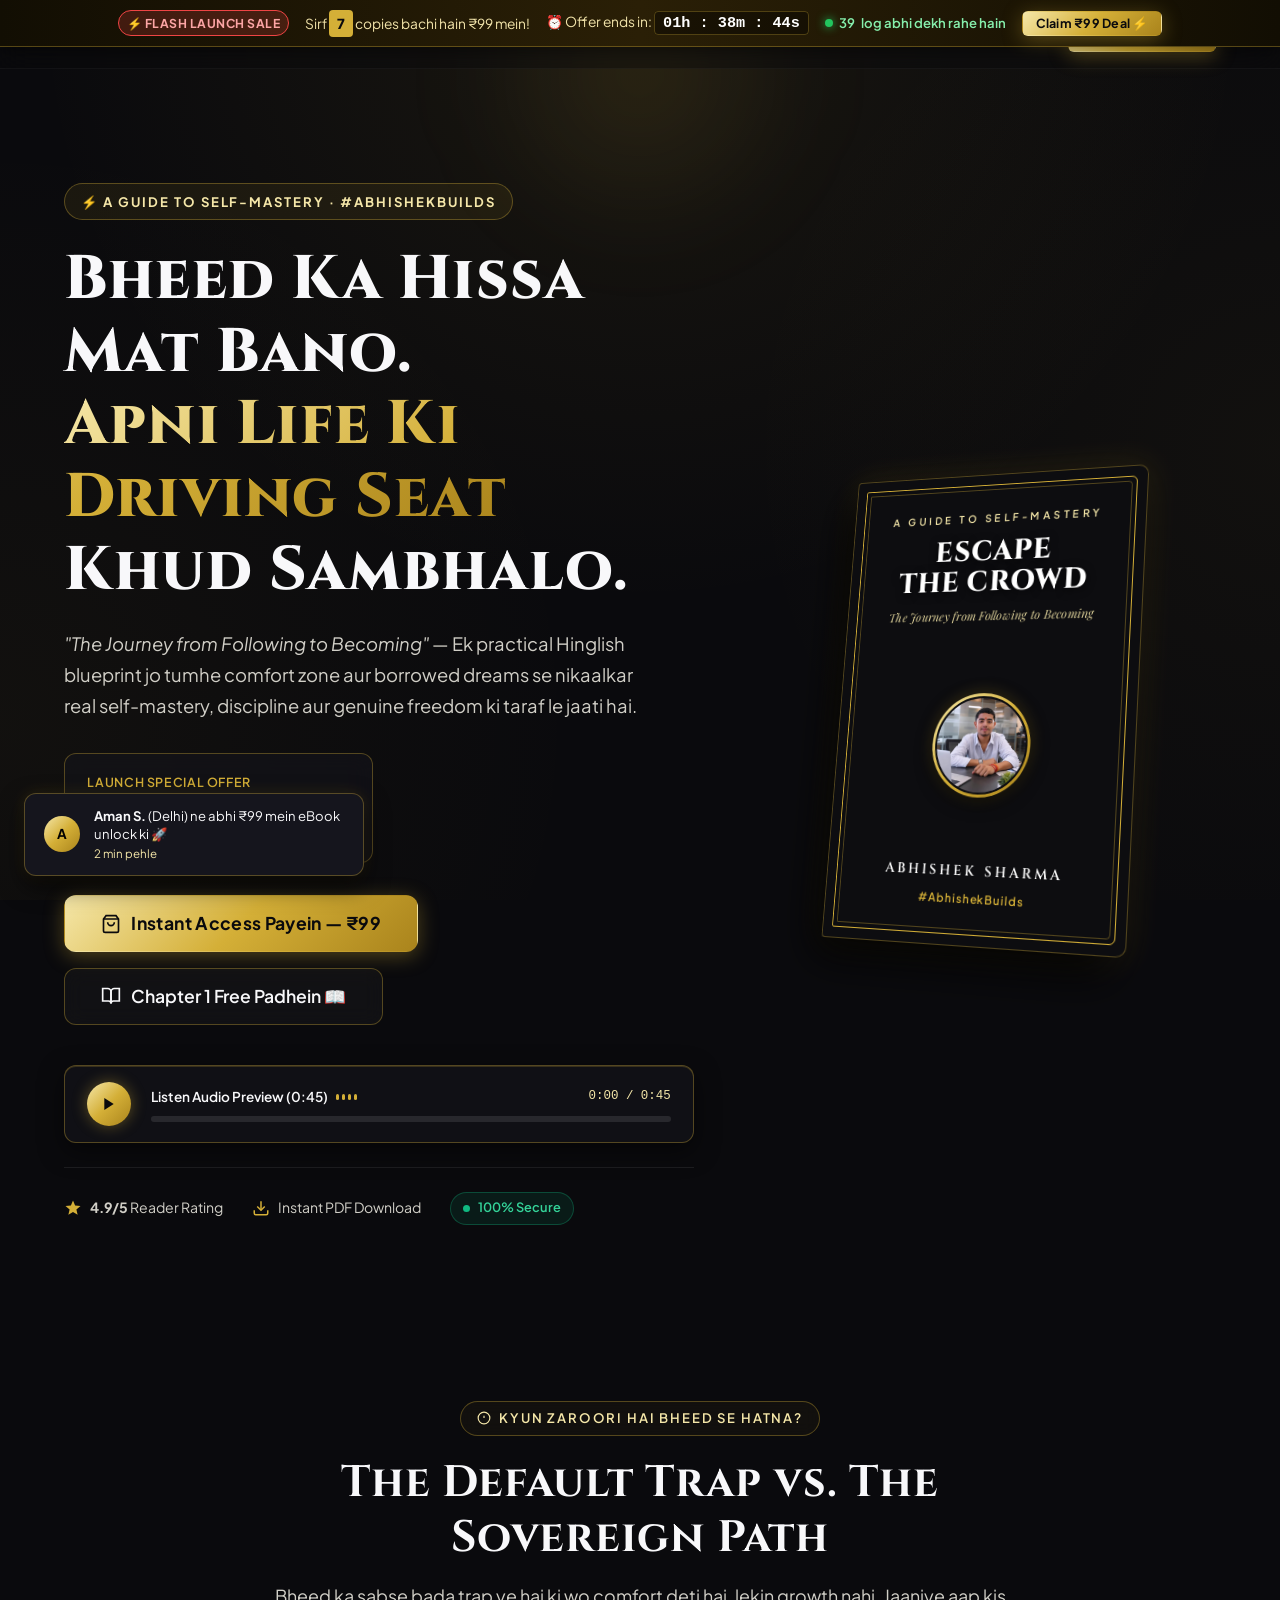
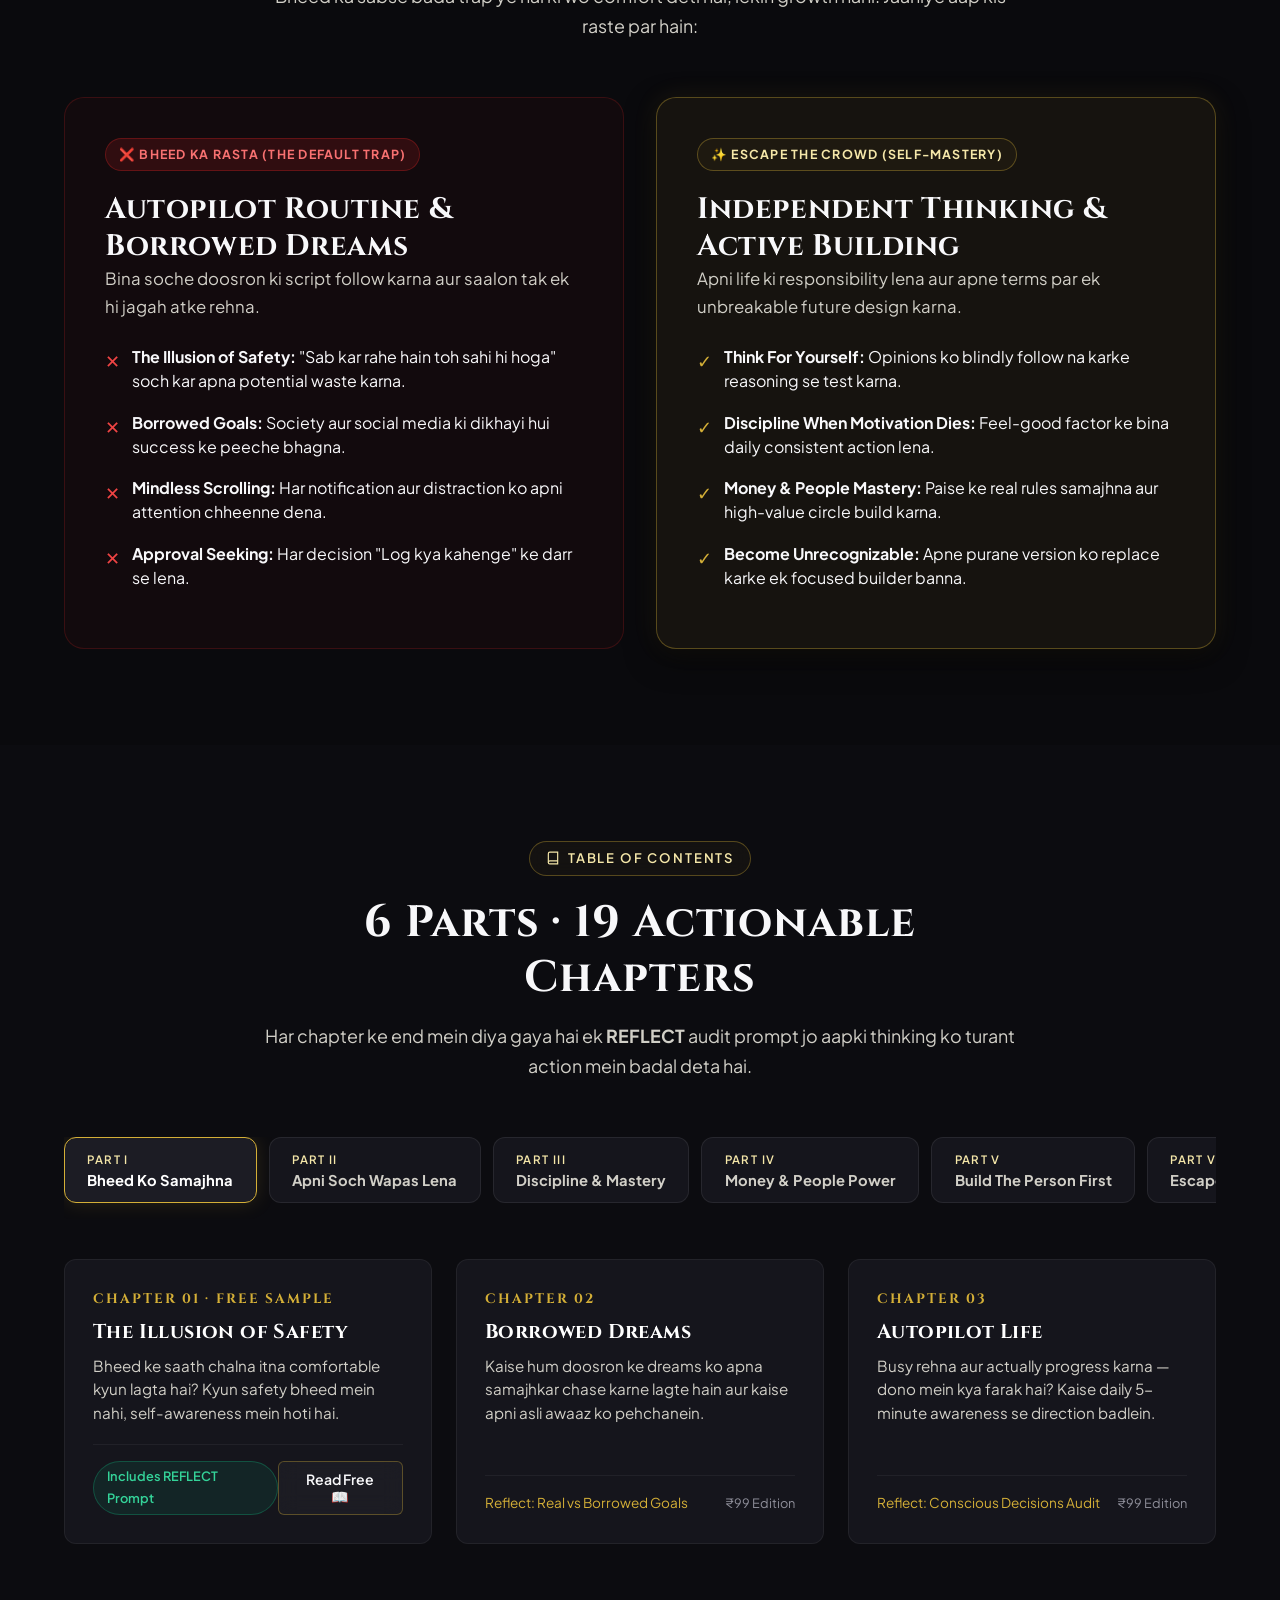
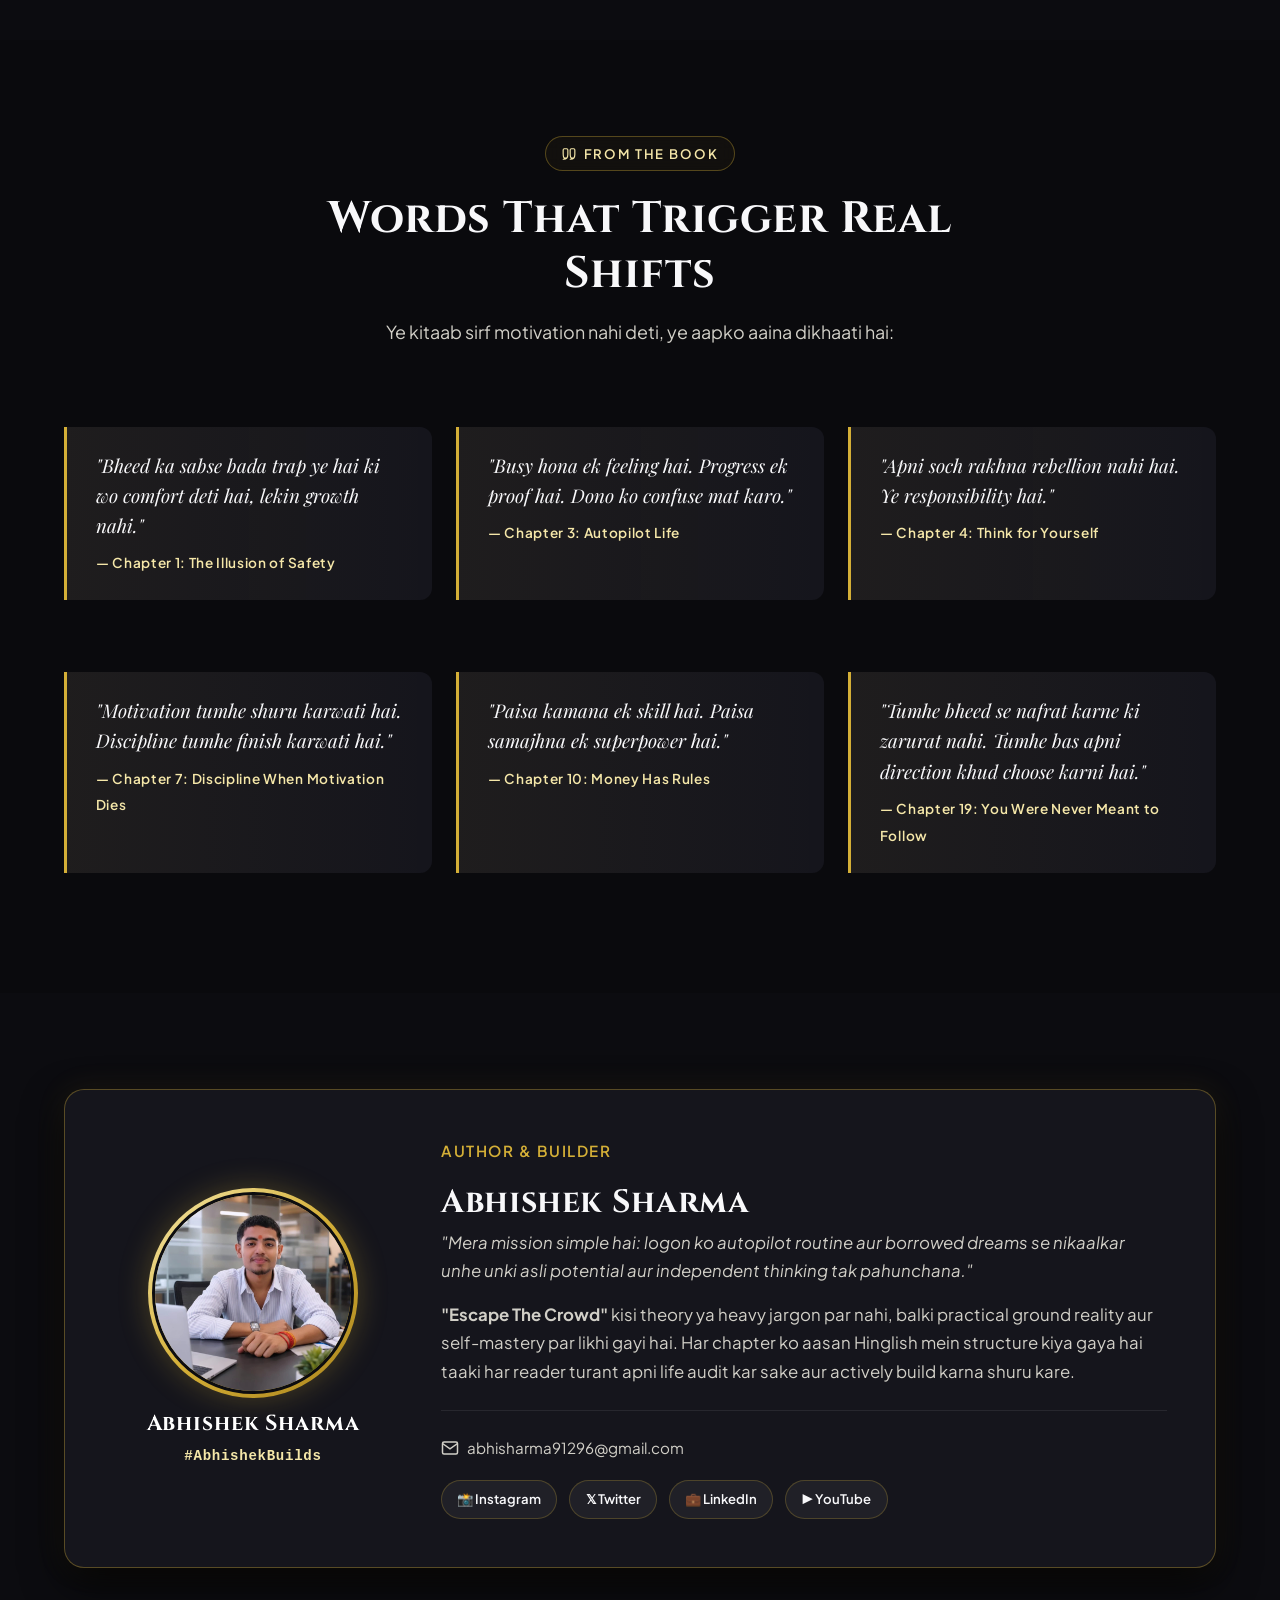
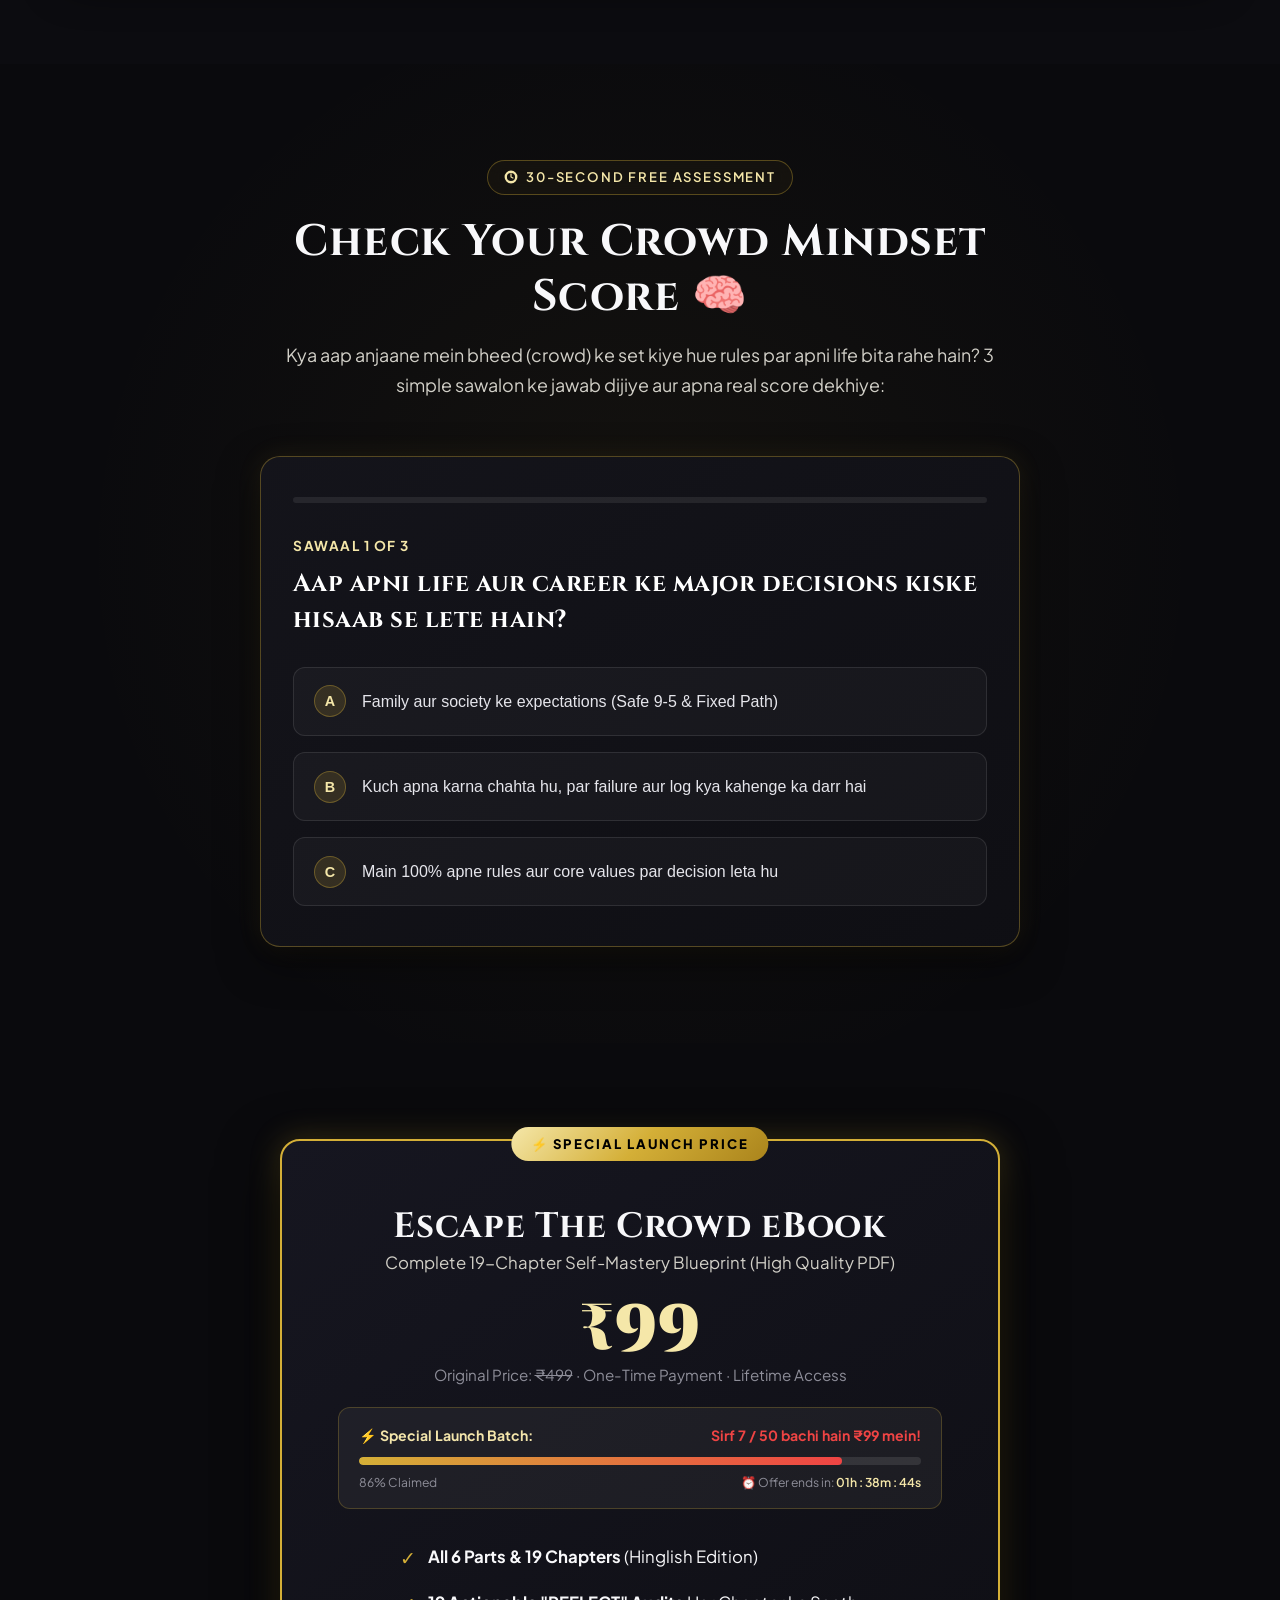
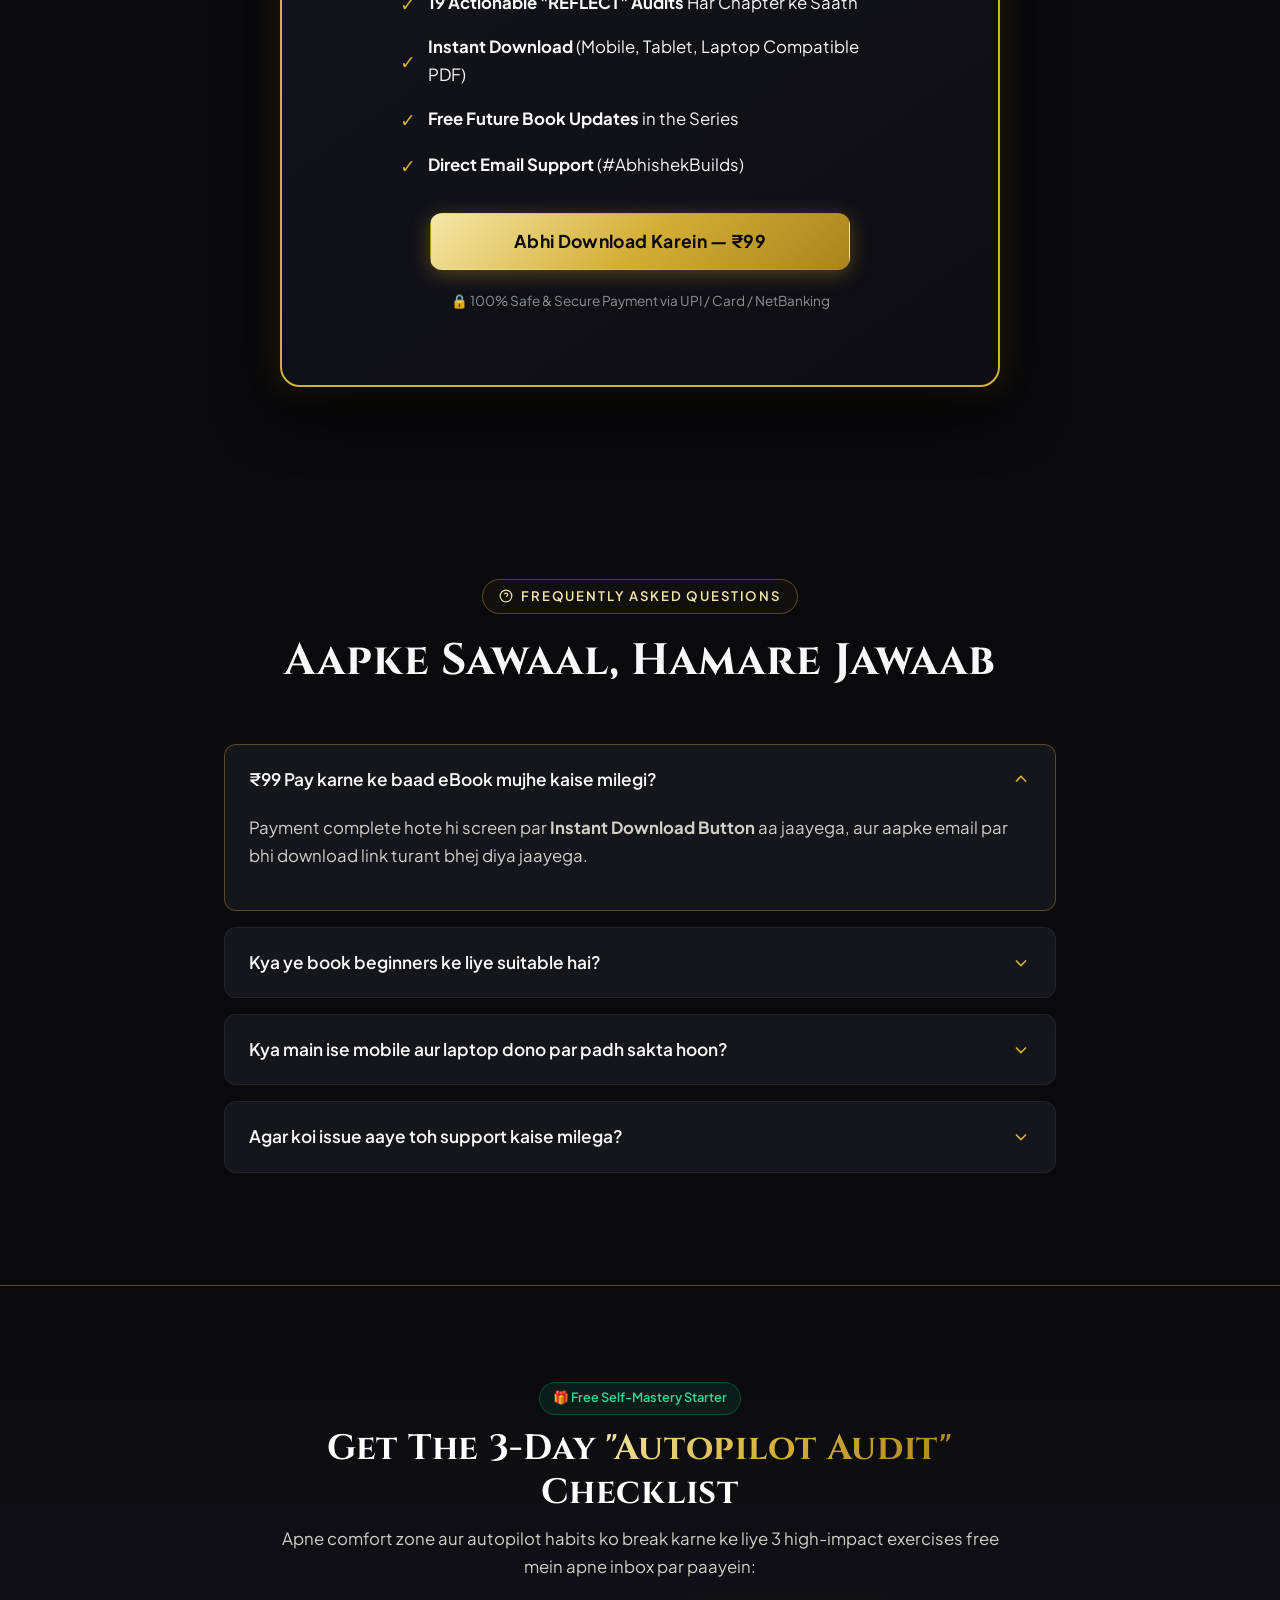
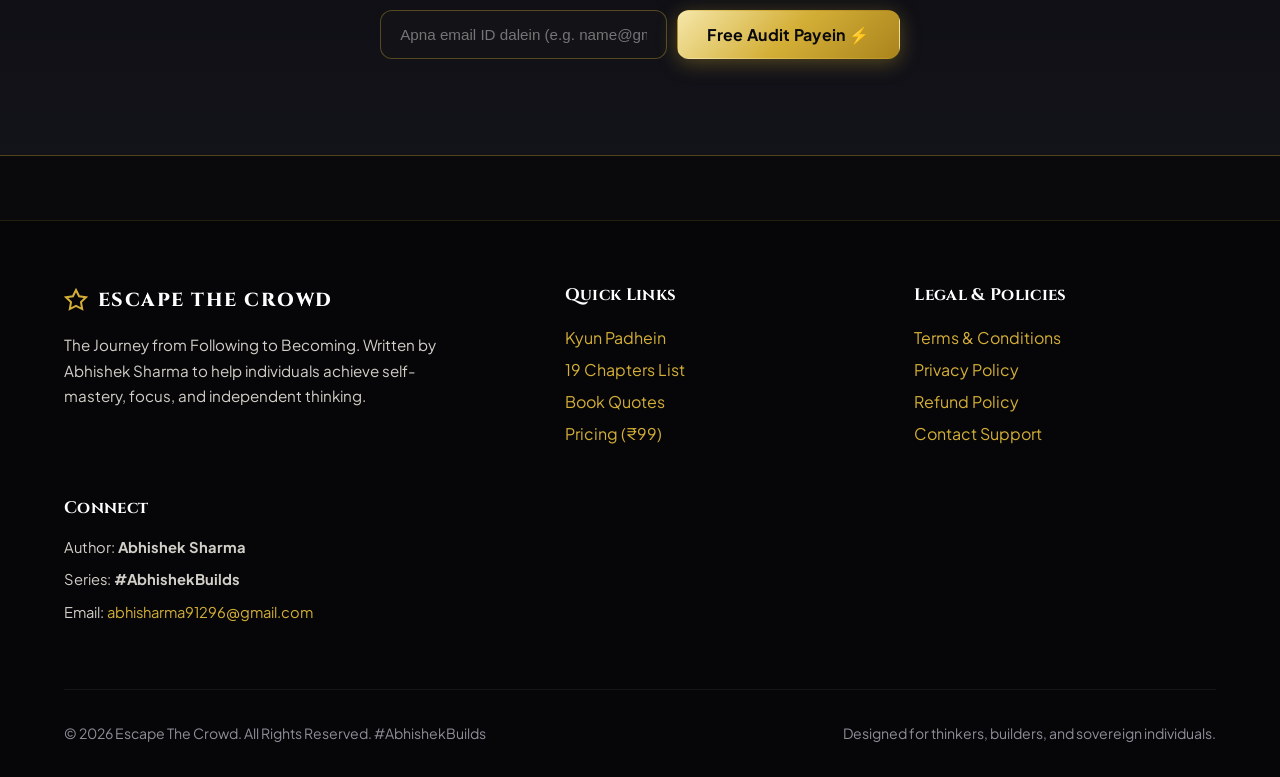
==== commit b8167add: "Add files via upload" ====
--- a/index.html
+++ b/index.html
@@ -1025,6 +1025,16 @@
         </div>
 
         <div>
+          <h4 style="color: #fff; margin-bottom: 1rem; font-size: 1.05rem;">Legal & Policies</h4>
+          <ul style="list-style: none; line-height: 2;">
+            <li><a href="policies.html#terms">Terms & Conditions</a></li>
+            <li><a href="policies.html#privacy">Privacy Policy</a></li>
+            <li><a href="policies.html#refunds">Refund Policy</a></li>
+            <li><a href="policies.html#contact">Contact Support</a></li>
+          </ul>
+        </div>
+
+        <div>
           <h4 style="color: #fff; margin-bottom: 1rem; font-size: 1.05rem;">Connect</h4>
           <p style="font-size: 0.92rem; margin-bottom: 0.5rem;">
             Author: <strong>Abhishek Sharma</strong>
@@ -1241,6 +1251,9 @@
   <!-- Live Reader Toast Notification Activity -->
   <div class="toast-container" id="toastContainer"></div>
 
+  <!-- Razorpay Official Checkout SDK -->
+  <script src="https://checkout.razorpay.com/v1/checkout.js"></script>
+
   <!-- Scripts -->
   <script src="js/pdf-generator.js"></script>
   <script src="js/audio-preview.js"></script>
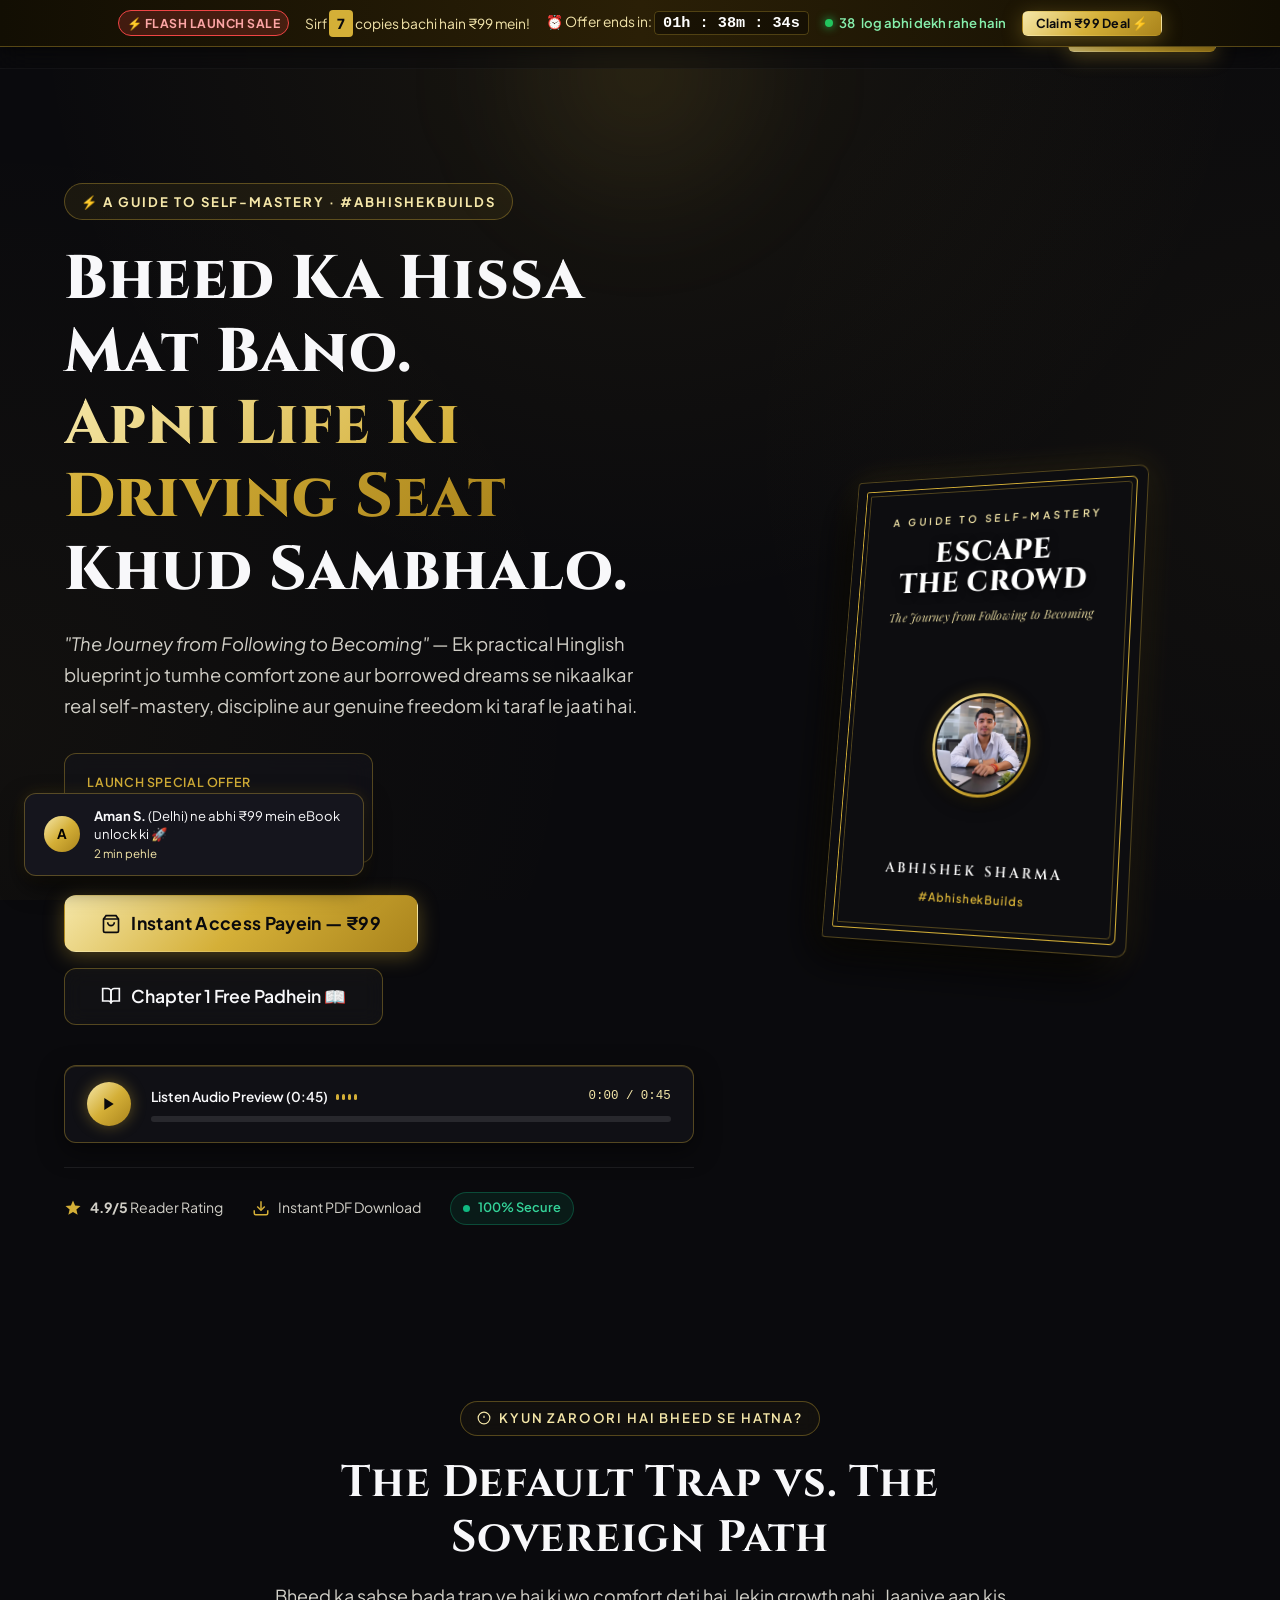
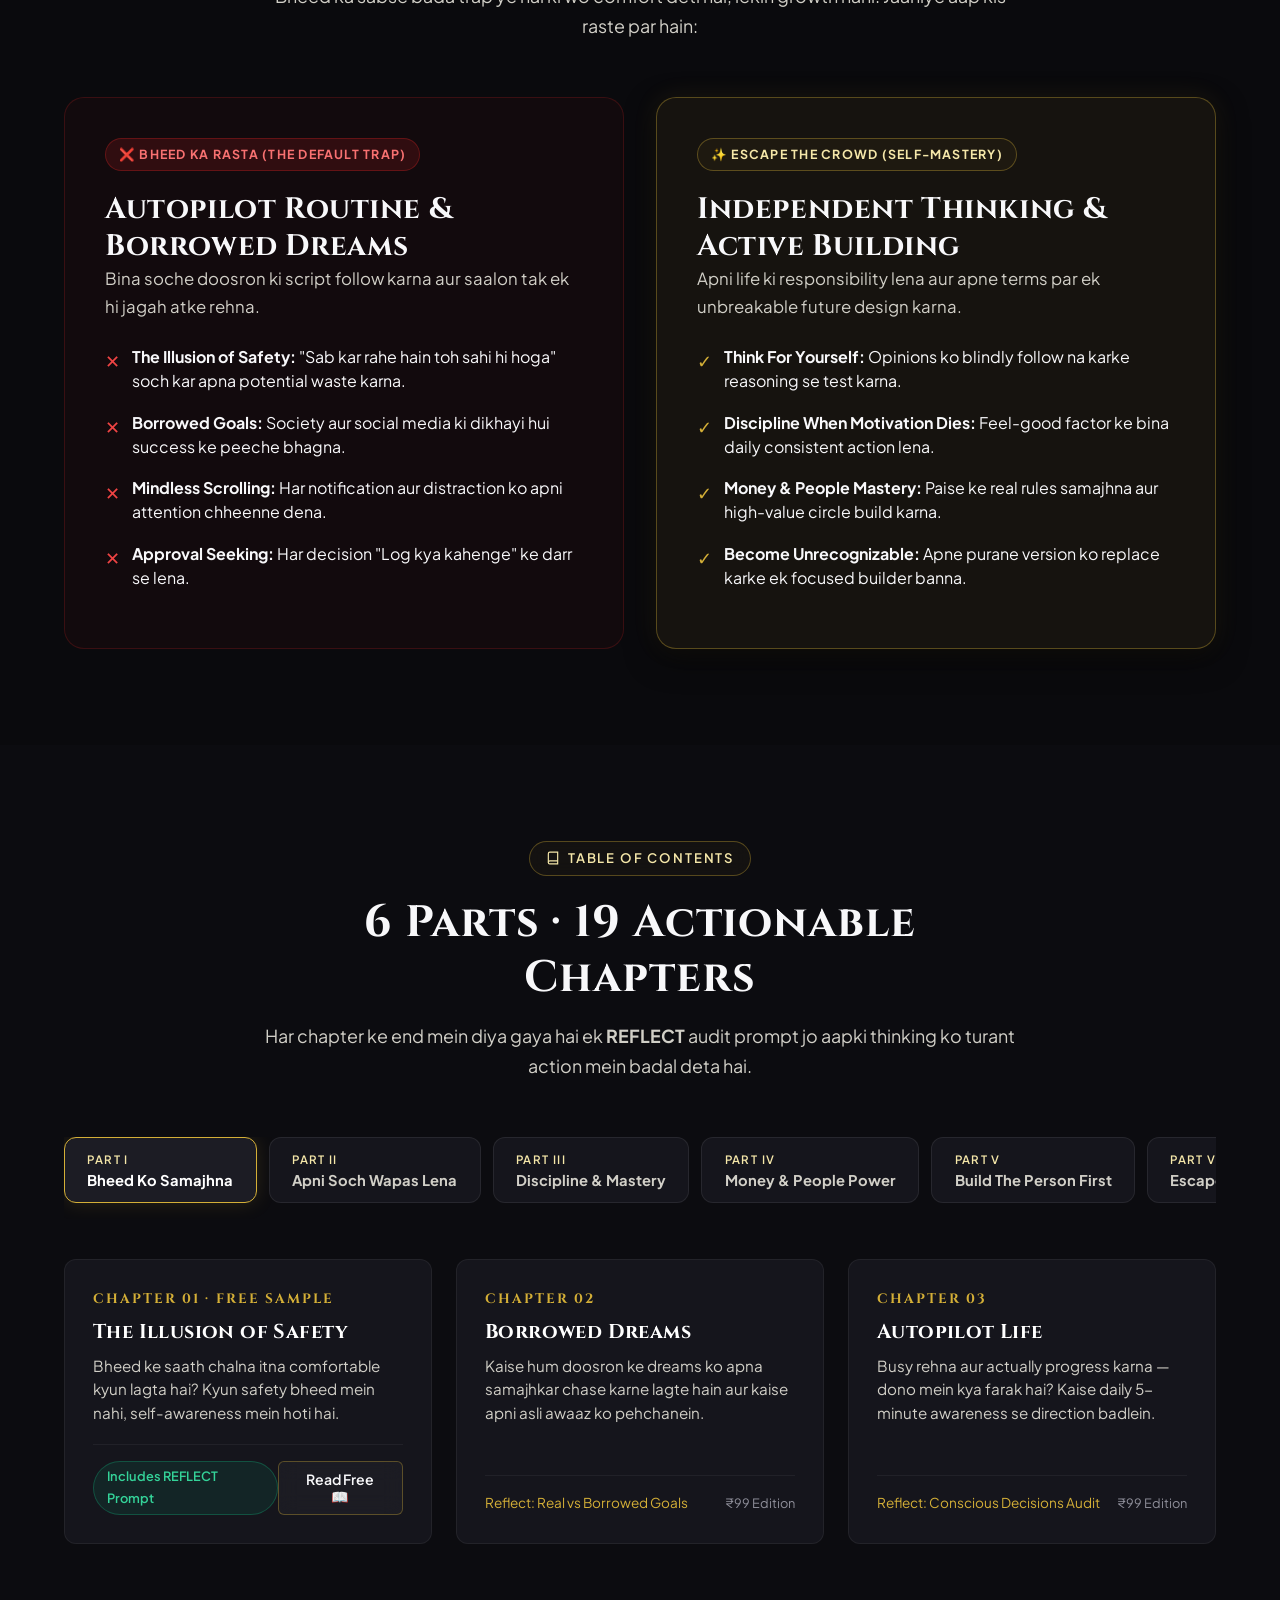
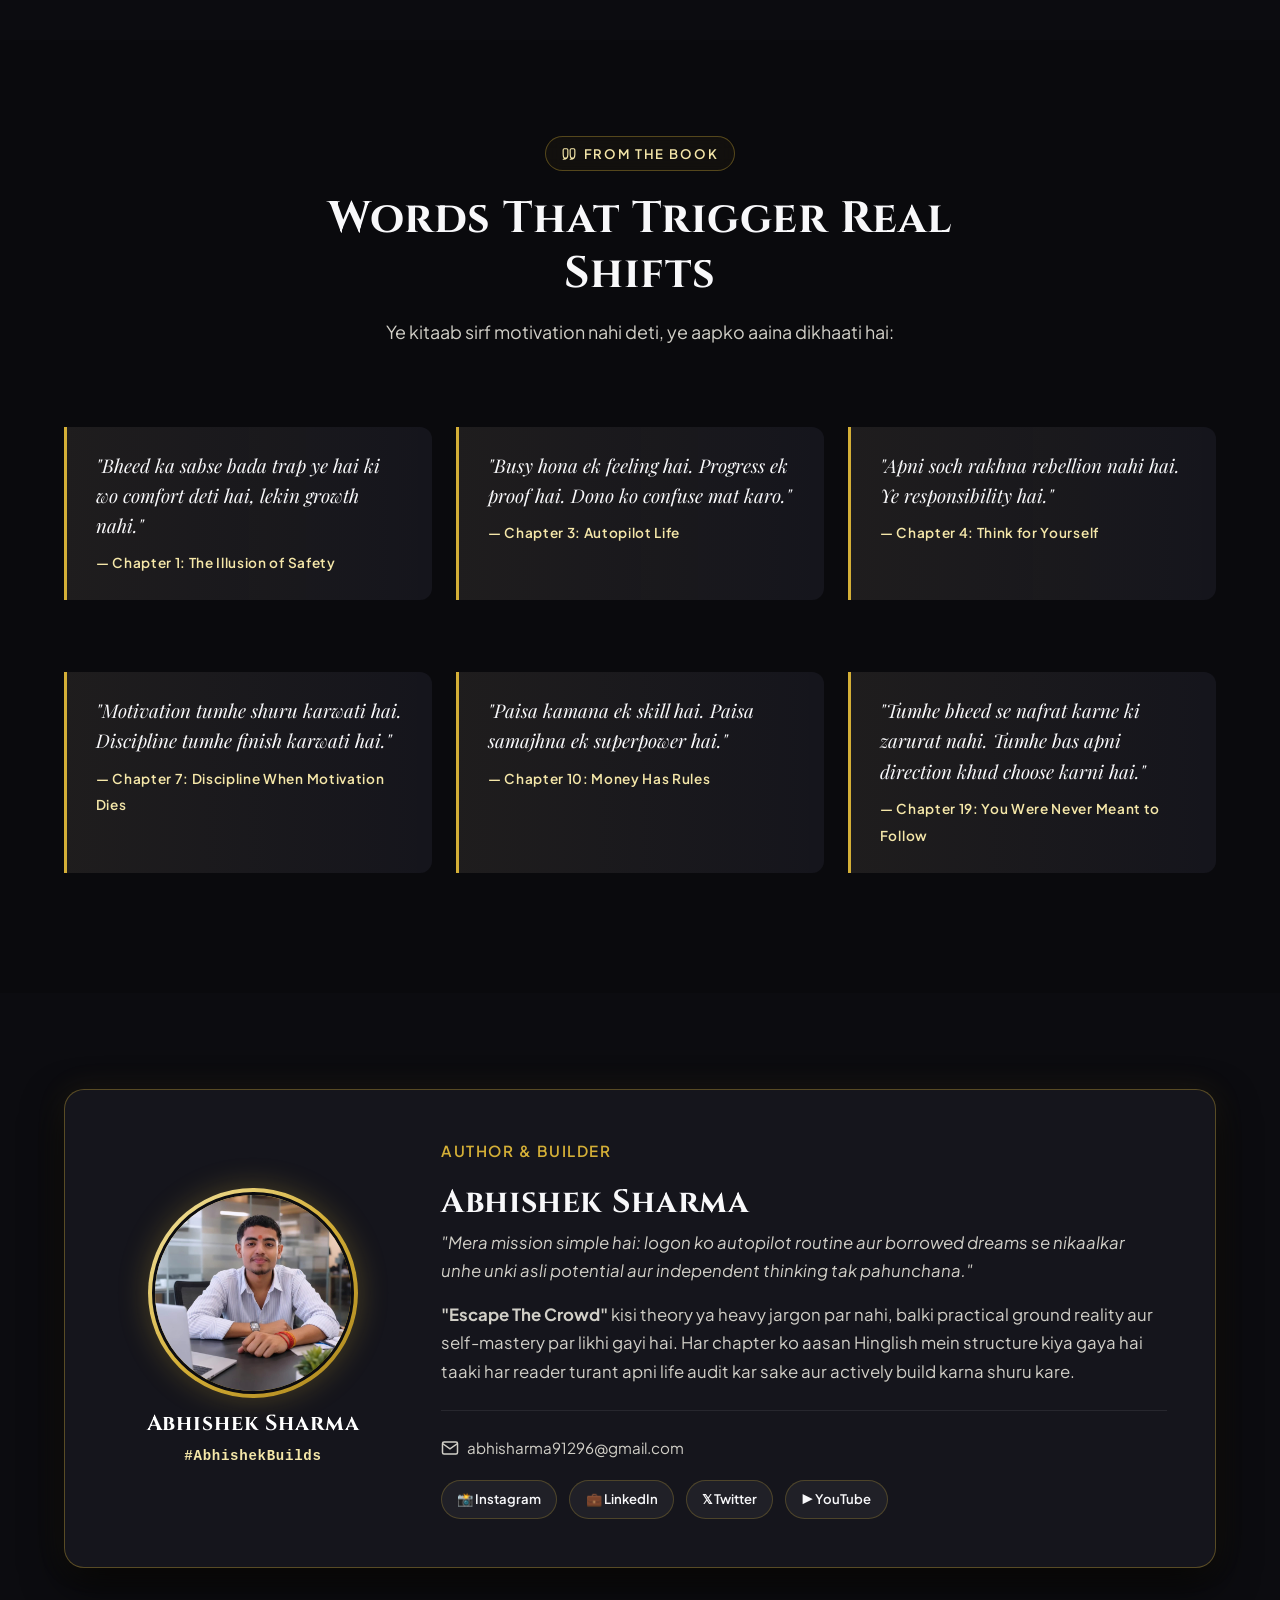
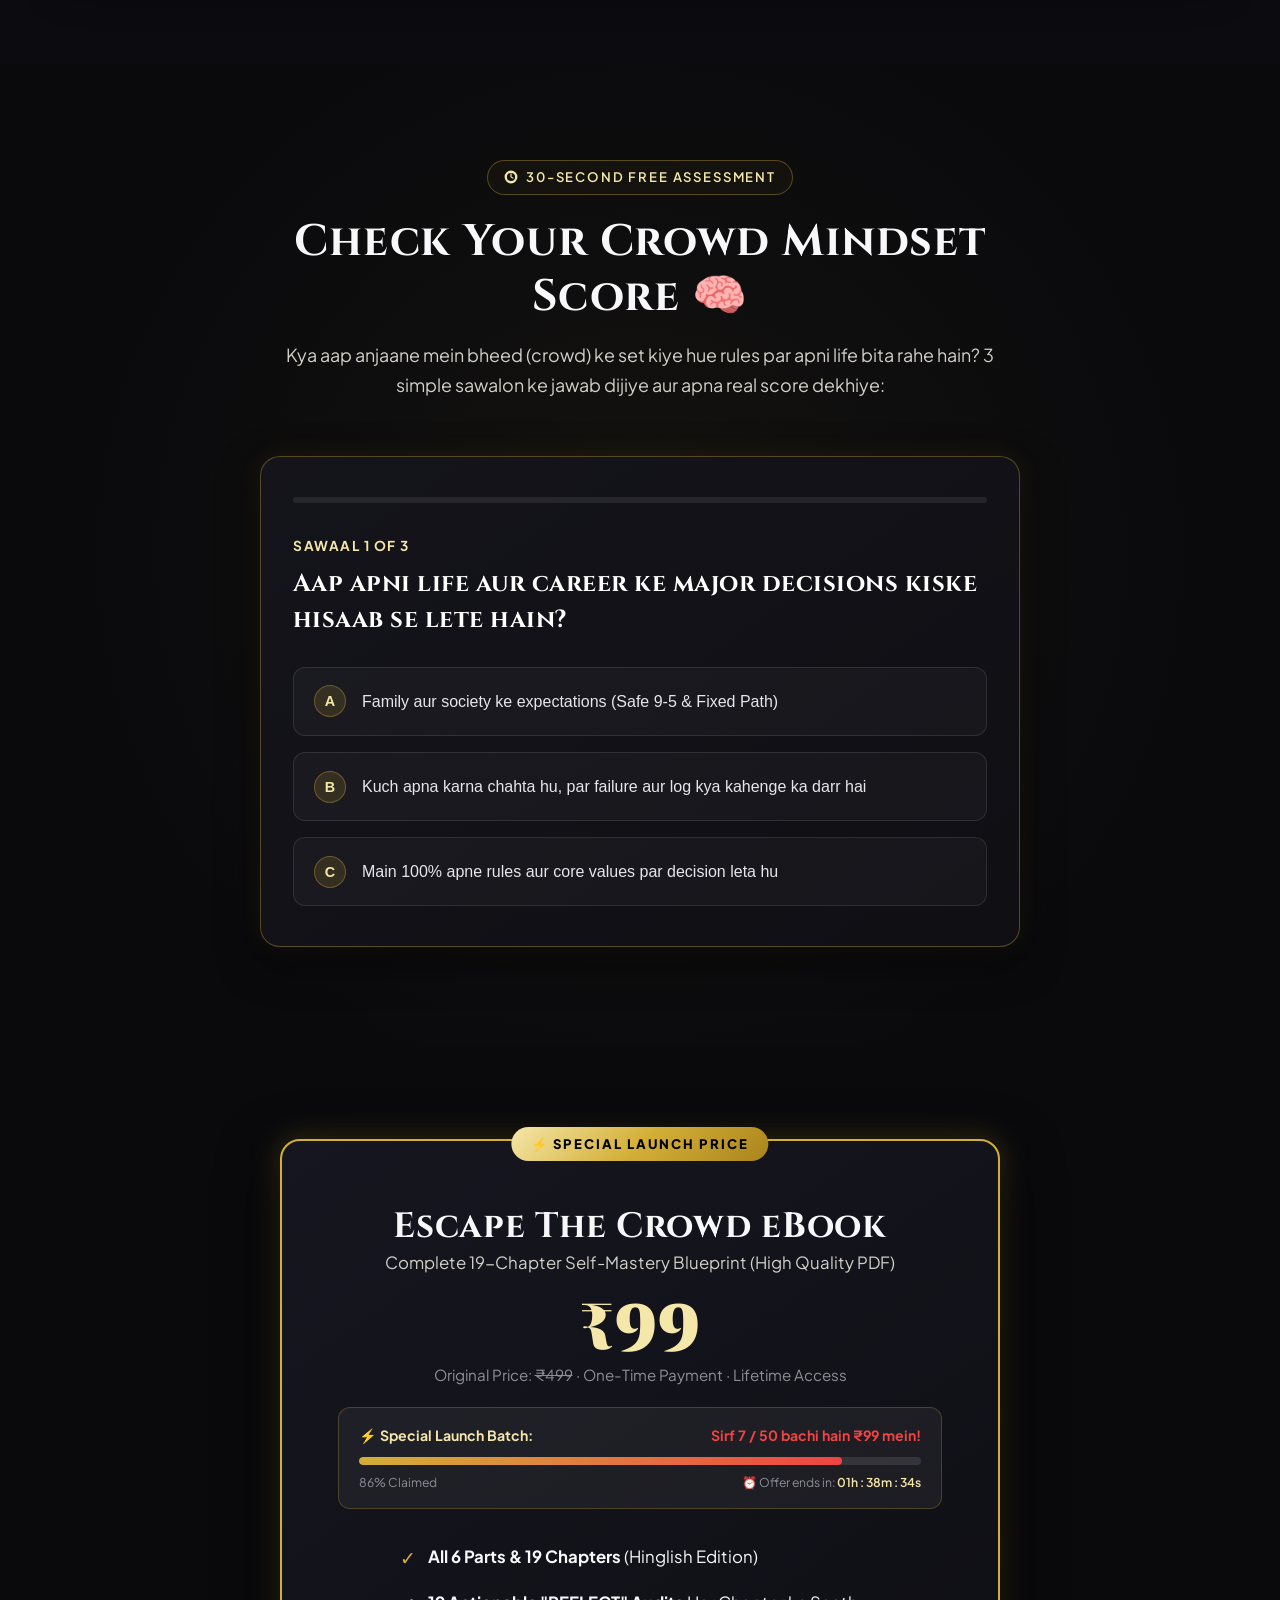
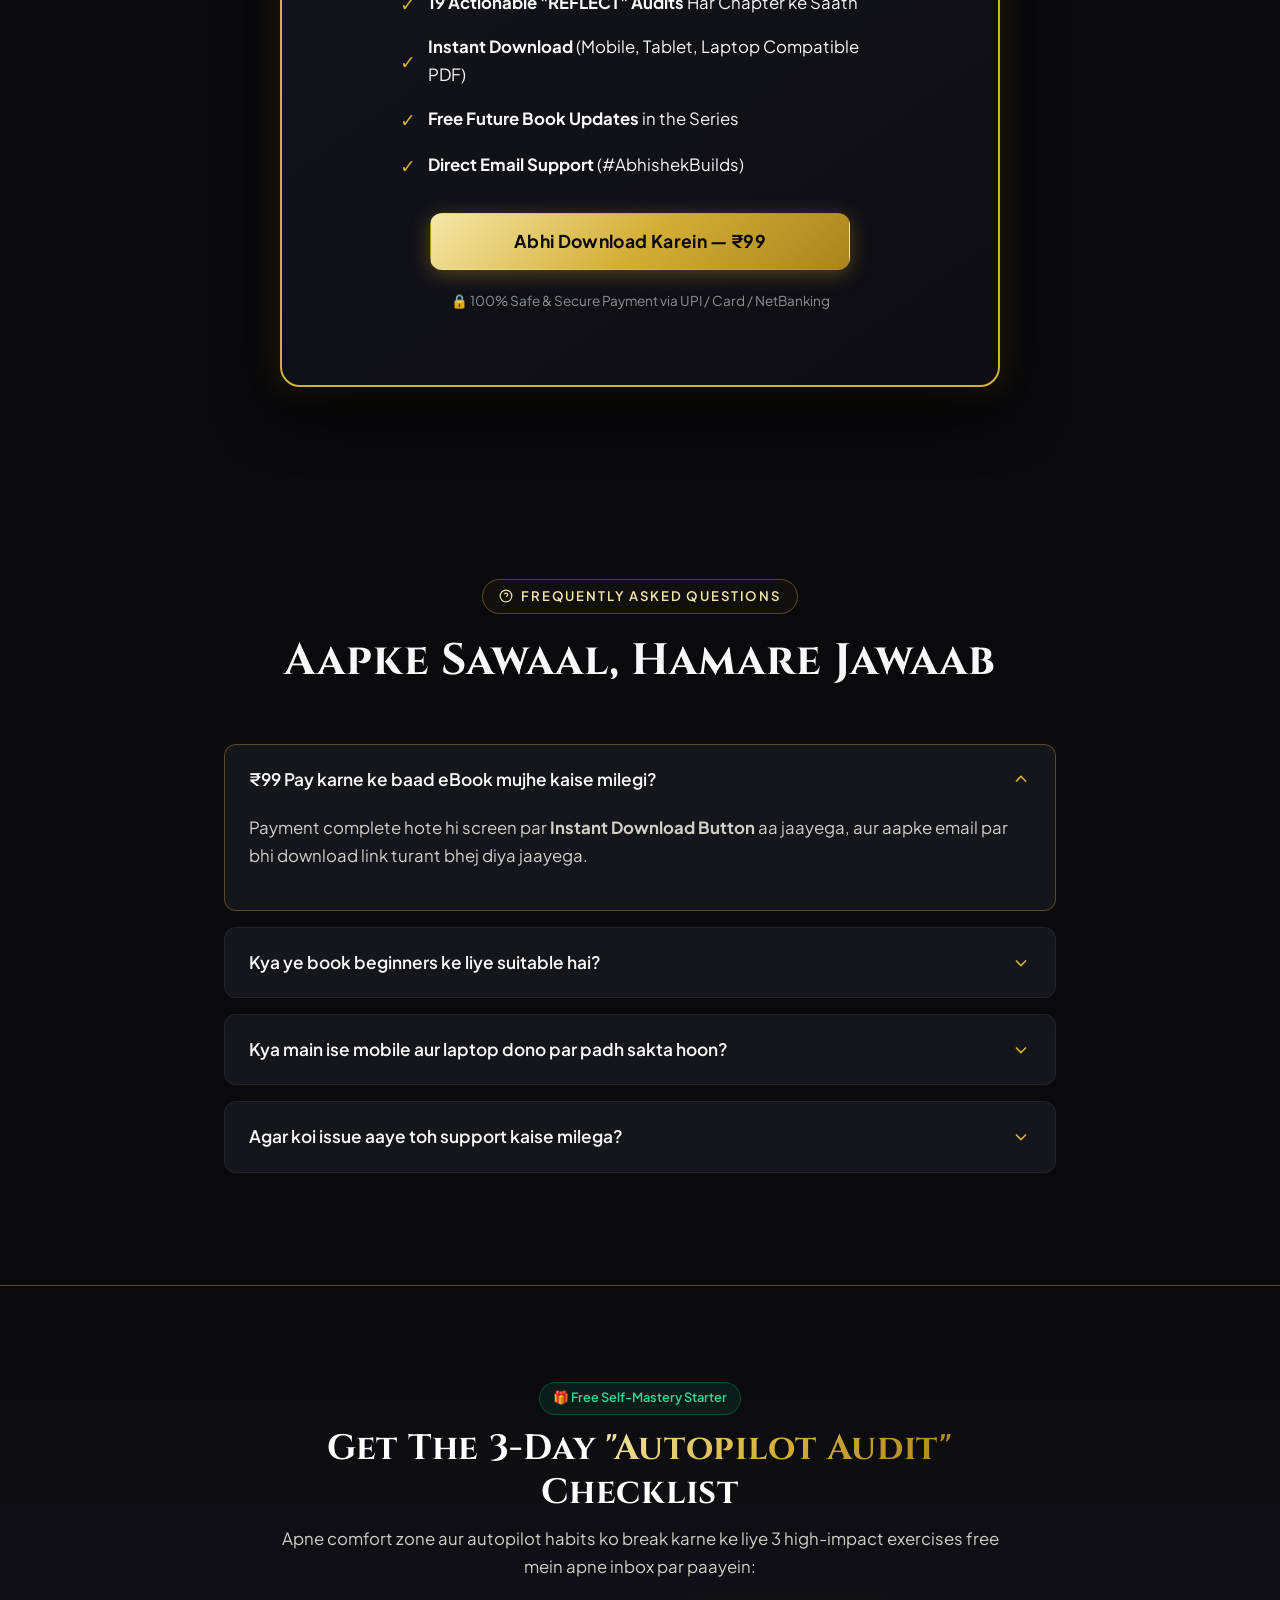
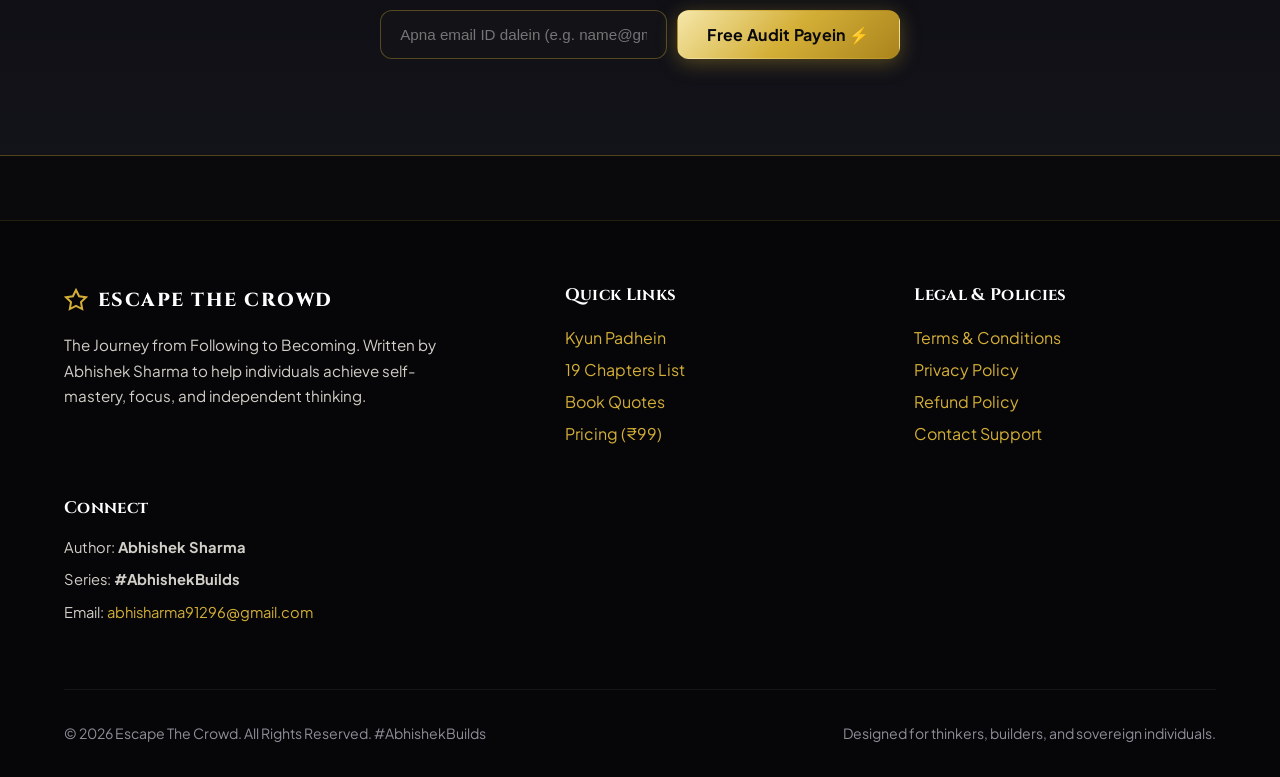
==== commit 334adda4: "Add files via upload" ====
--- a/index.html
+++ b/index.html
@@ -741,14 +741,14 @@
 
           <!-- Social Badges -->
           <div class="social-links-grid">
-            <a href="https://instagram.com" target="_blank" rel="noopener noreferrer" class="social-pill">
+            <a href="https://www.instagram.com/abhishekbuilds__/" target="_blank" rel="noopener noreferrer" class="social-pill">
               <span>📸 Instagram</span>
+            </a>
+            <a href="https://www.linkedin.com/in/abhishek-sharma-050081369/" target="_blank" rel="noopener noreferrer" class="social-pill">
+              <span>💼 LinkedIn</span>
             </a>
             <a href="https://x.com" target="_blank" rel="noopener noreferrer" class="social-pill">
               <span>𝕏 Twitter</span>
-            </a>
-            <a href="https://linkedin.com" target="_blank" rel="noopener noreferrer" class="social-pill">
-              <span>💼 LinkedIn</span>
             </a>
             <a href="https://youtube.com" target="_blank" rel="noopener noreferrer" class="social-pill">
               <span>▶️ YouTube</span>
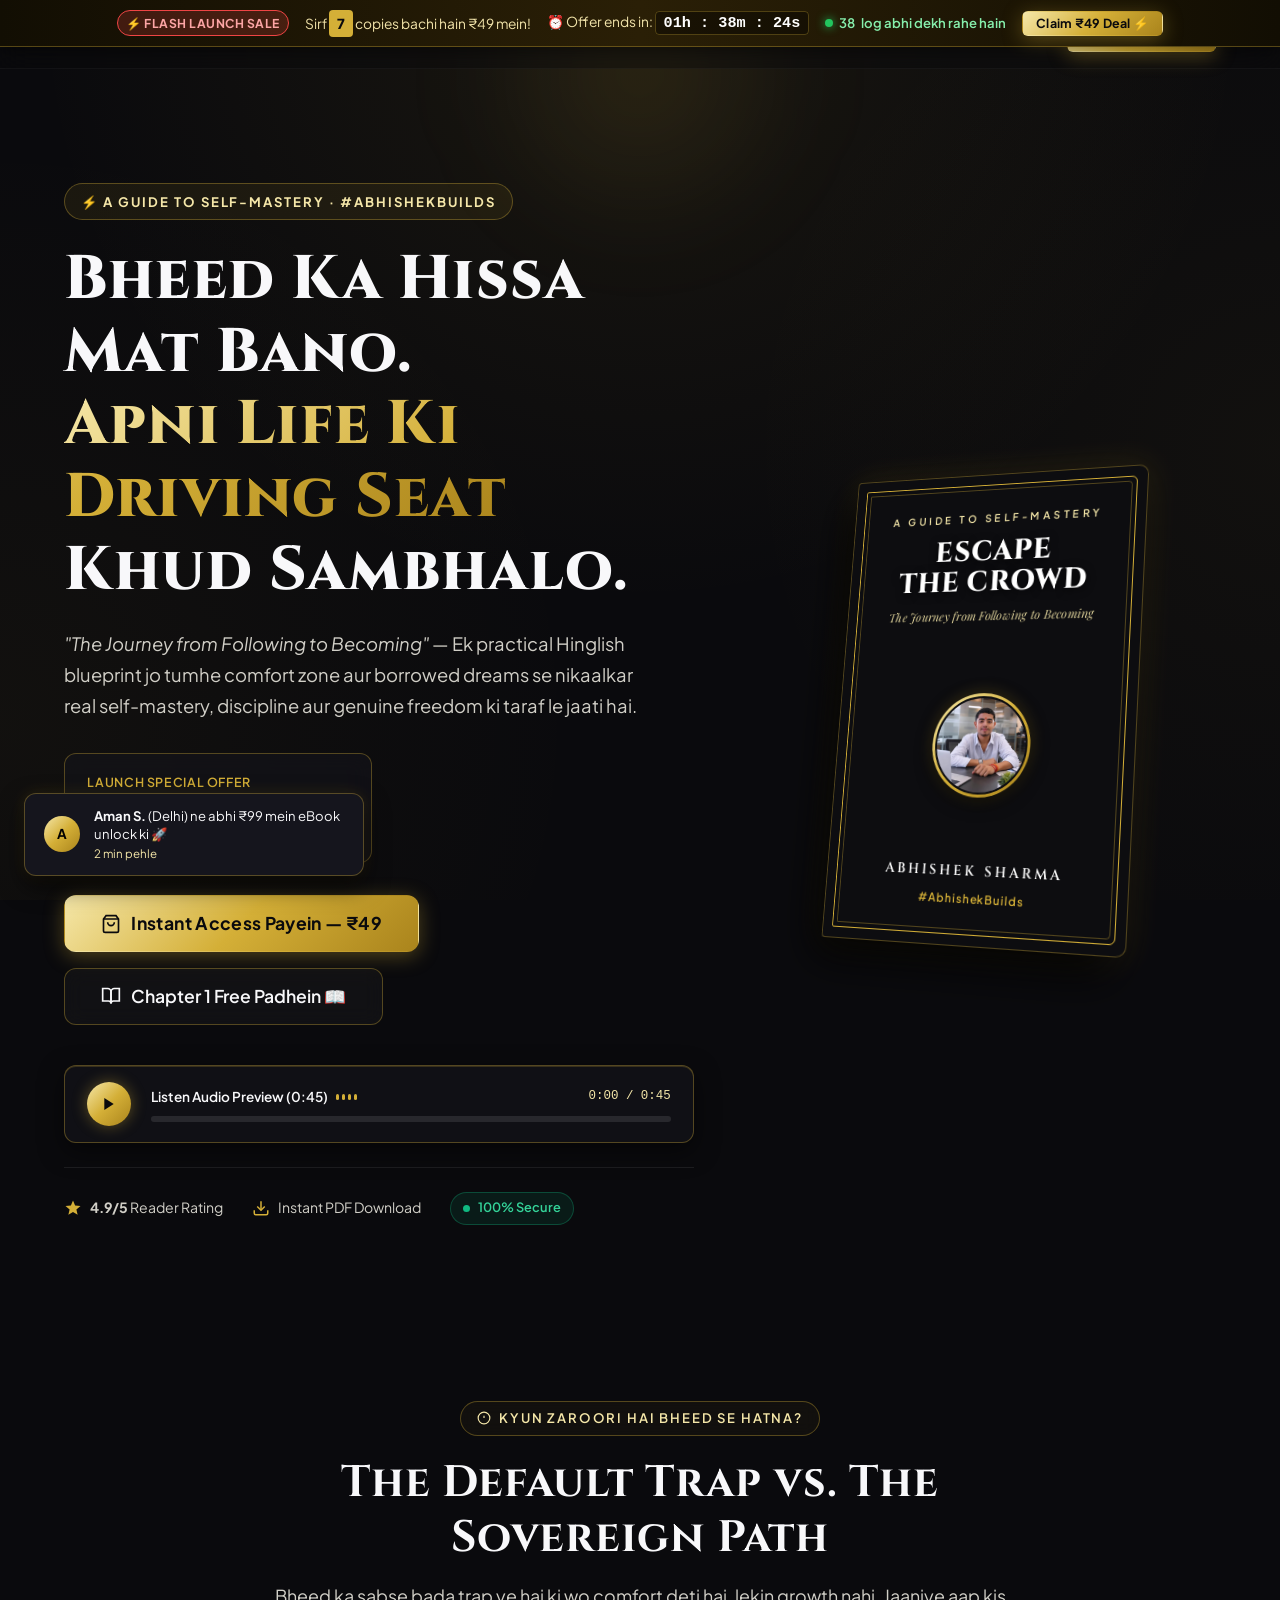
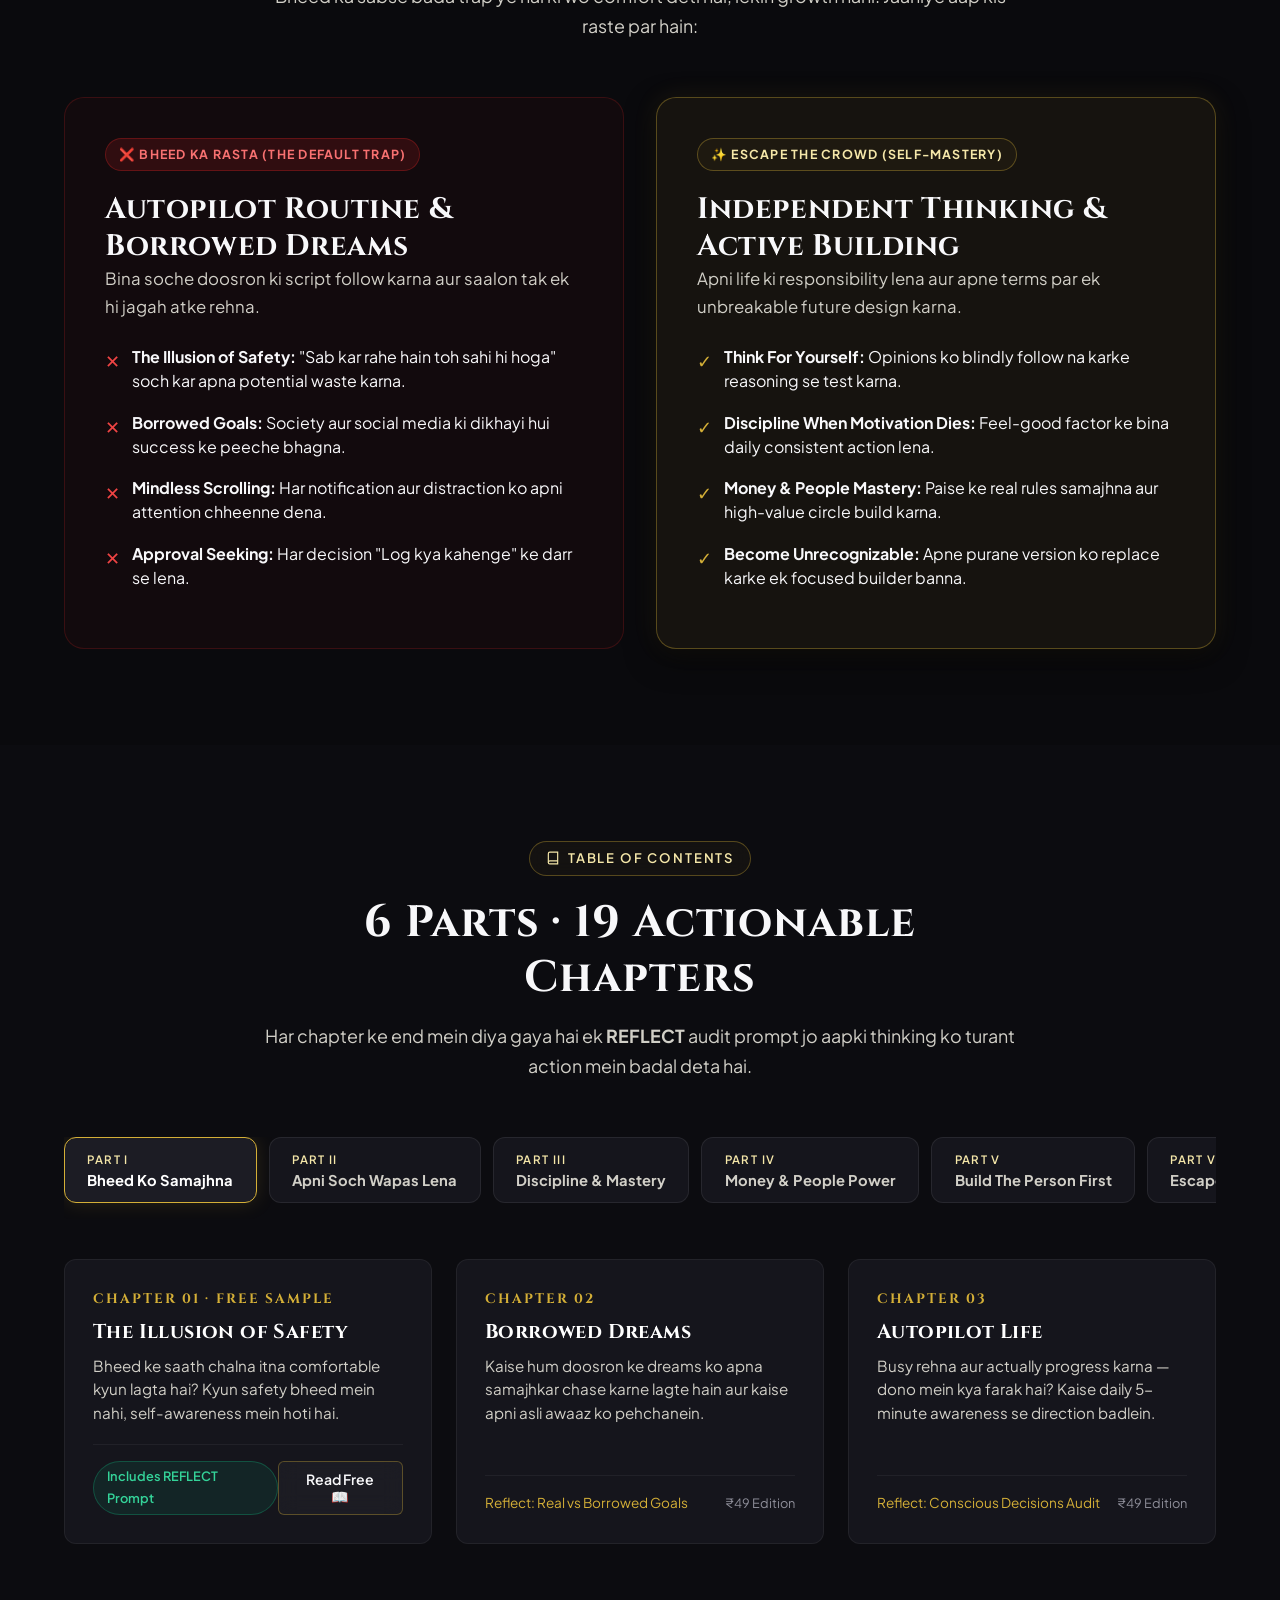
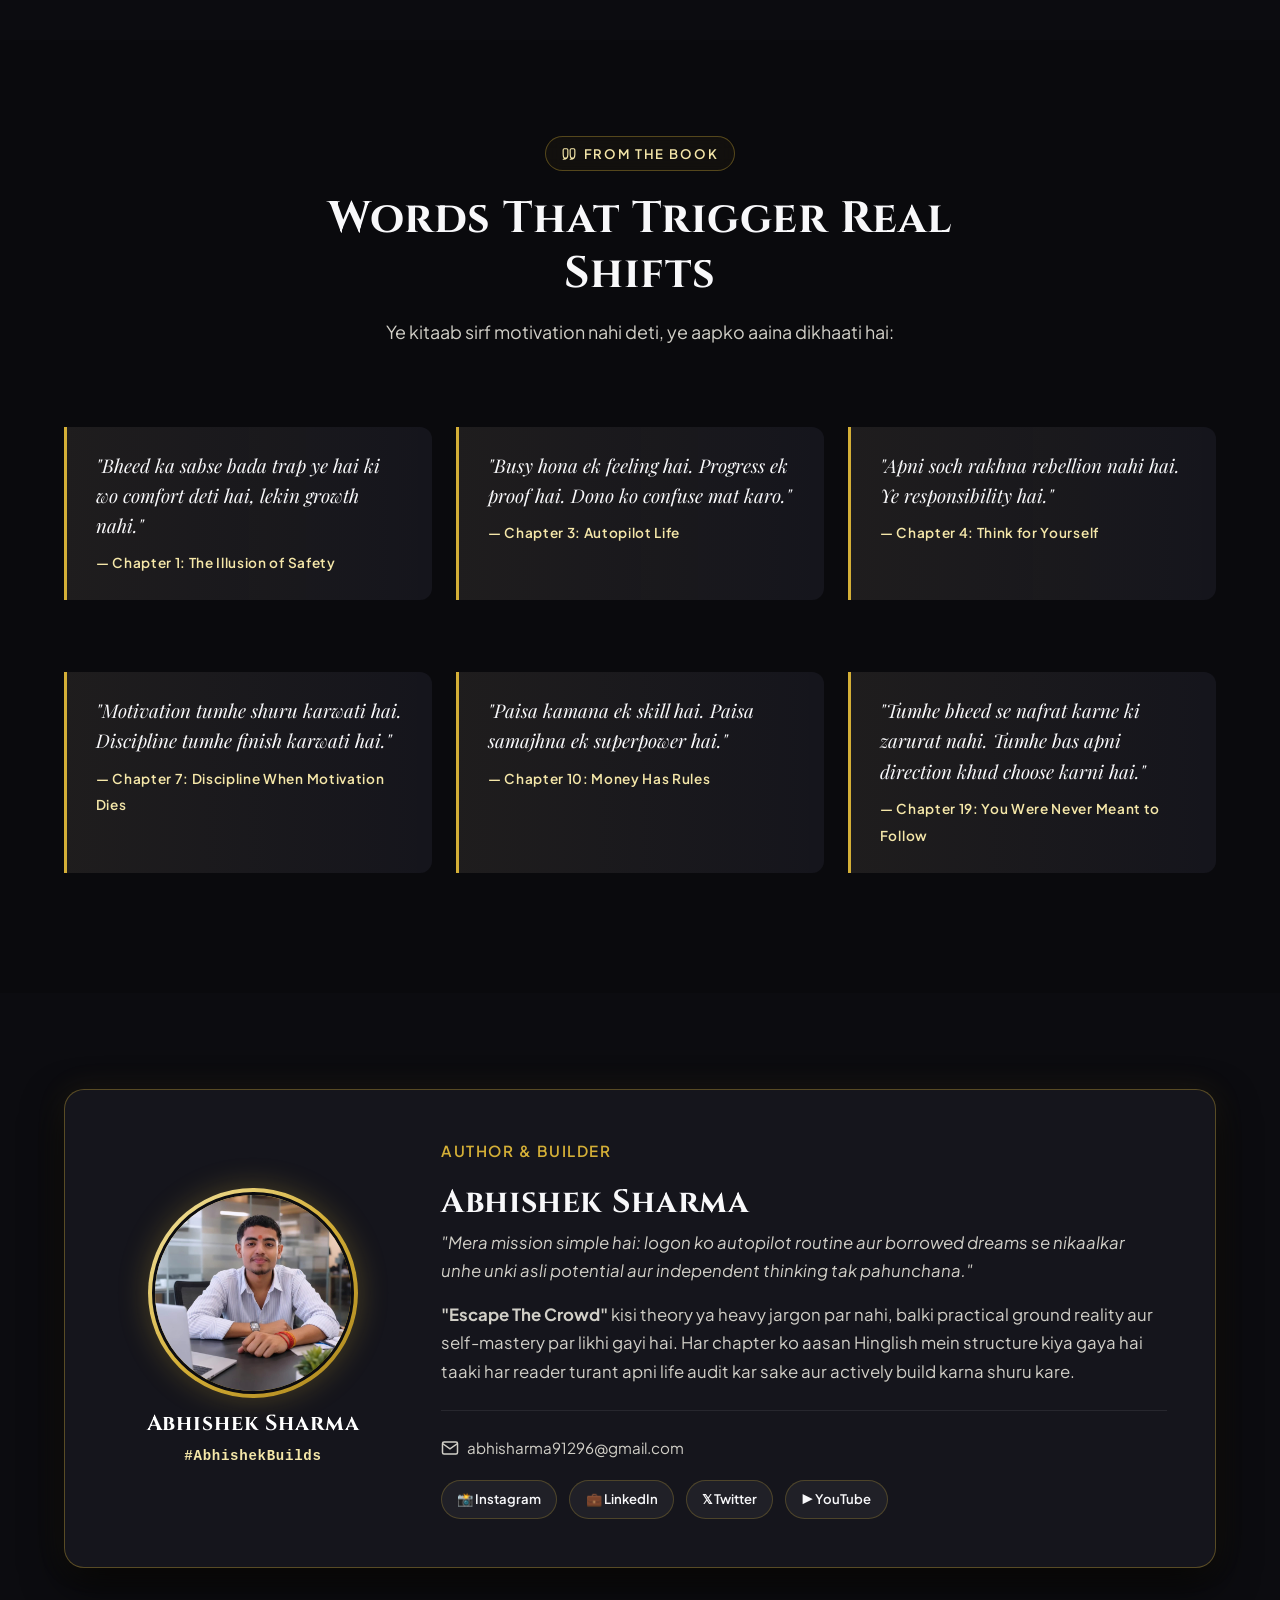
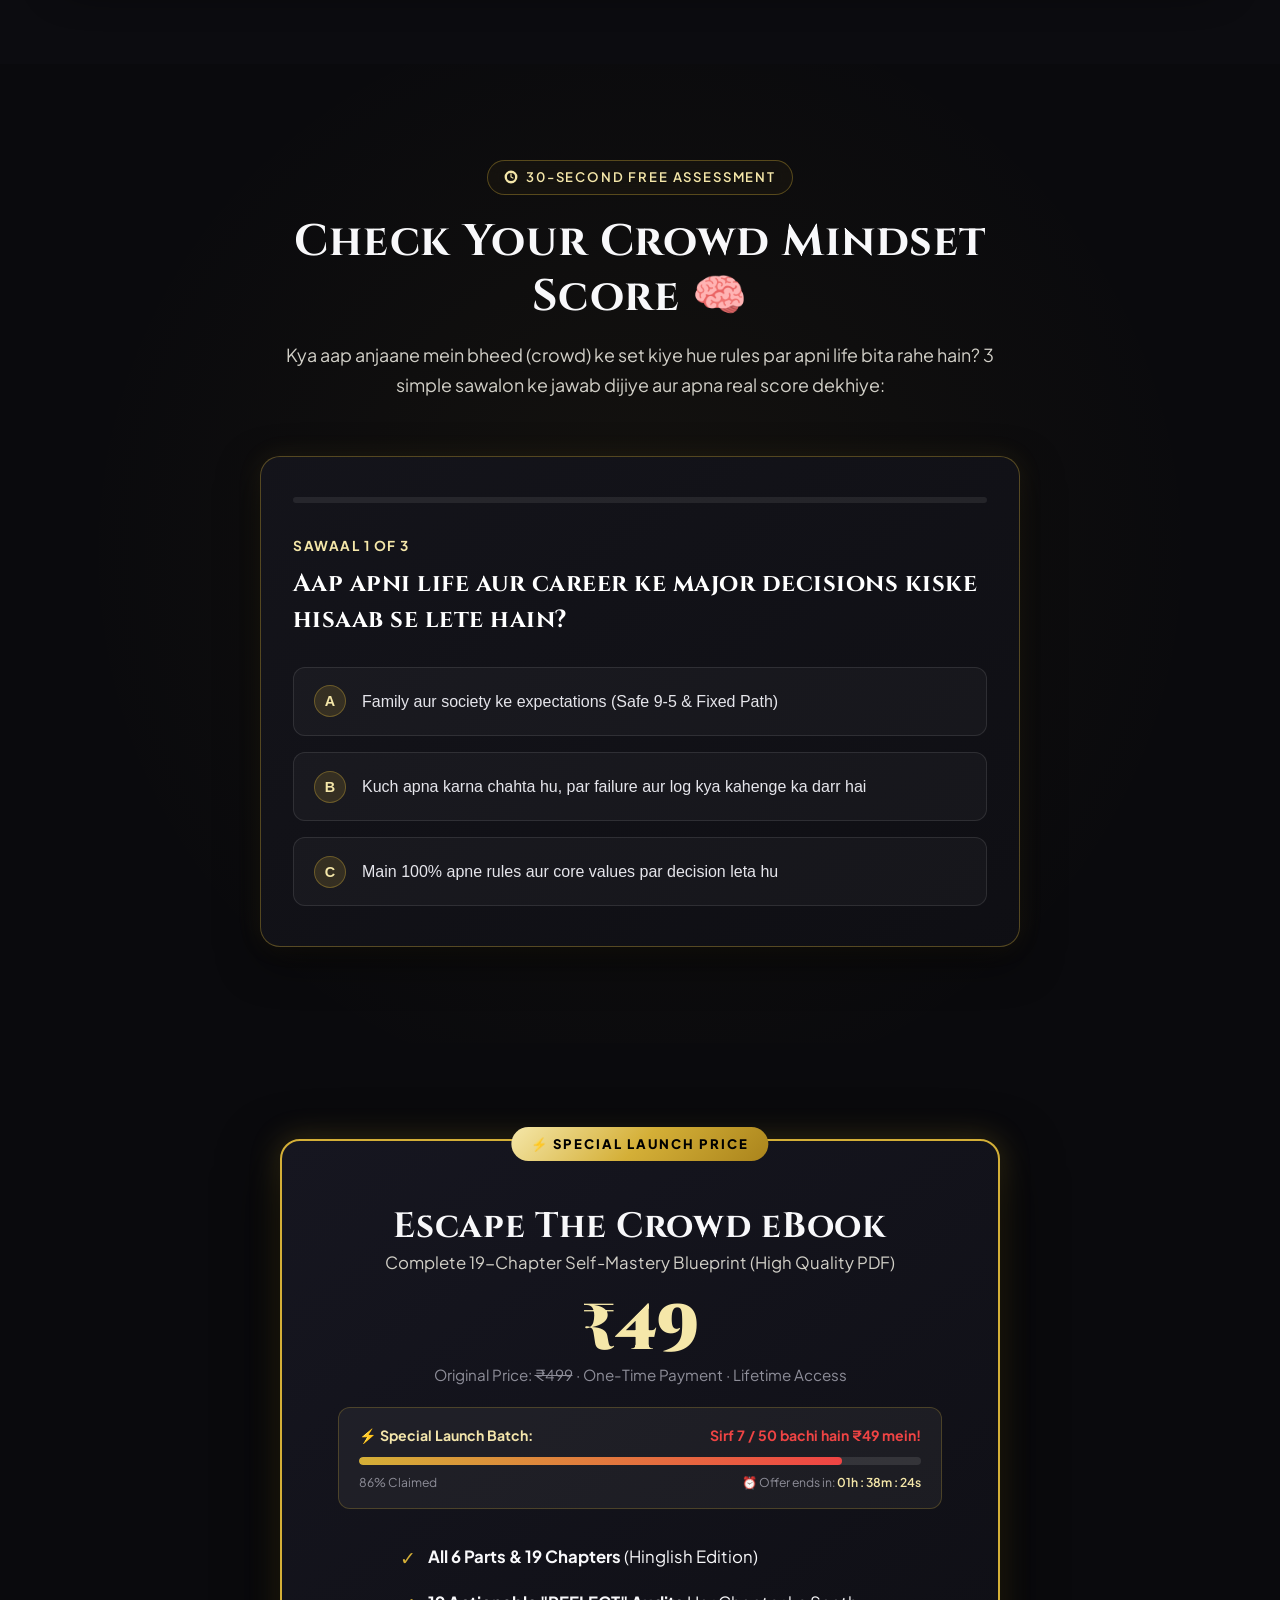
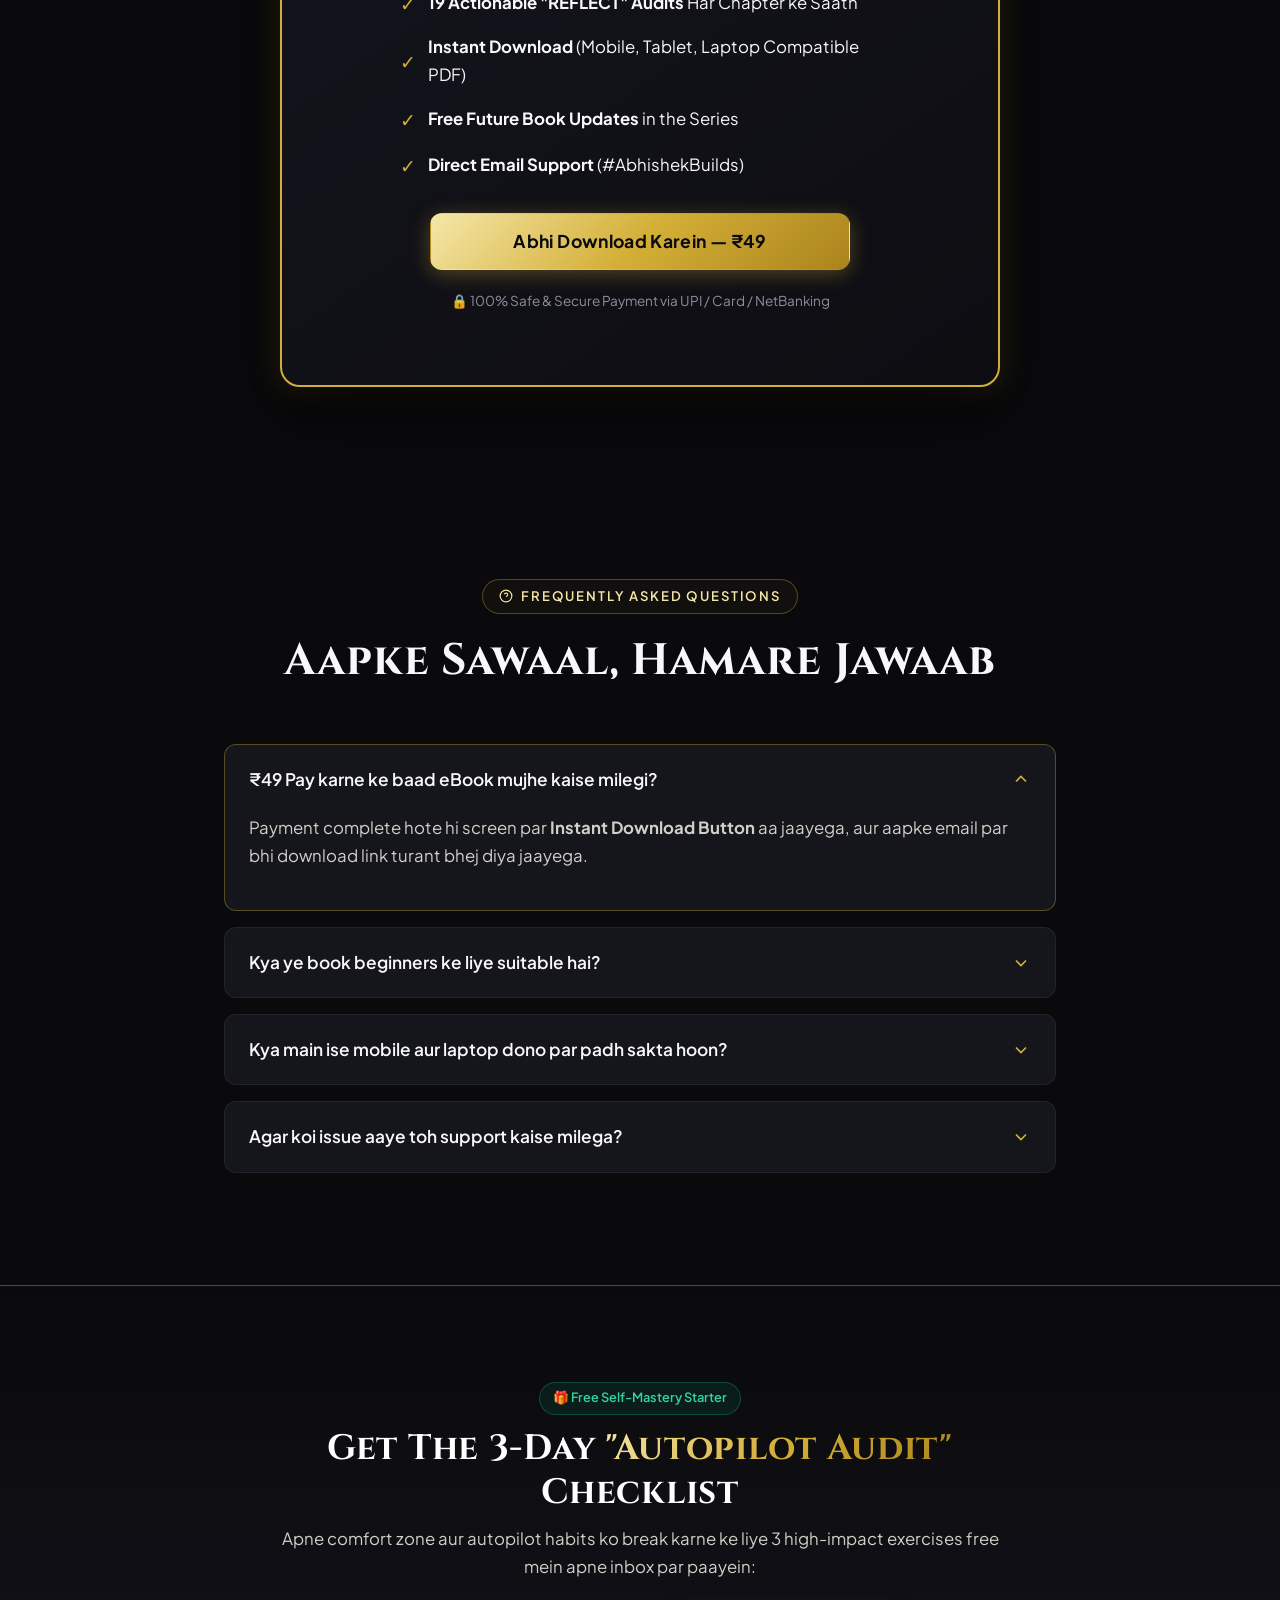
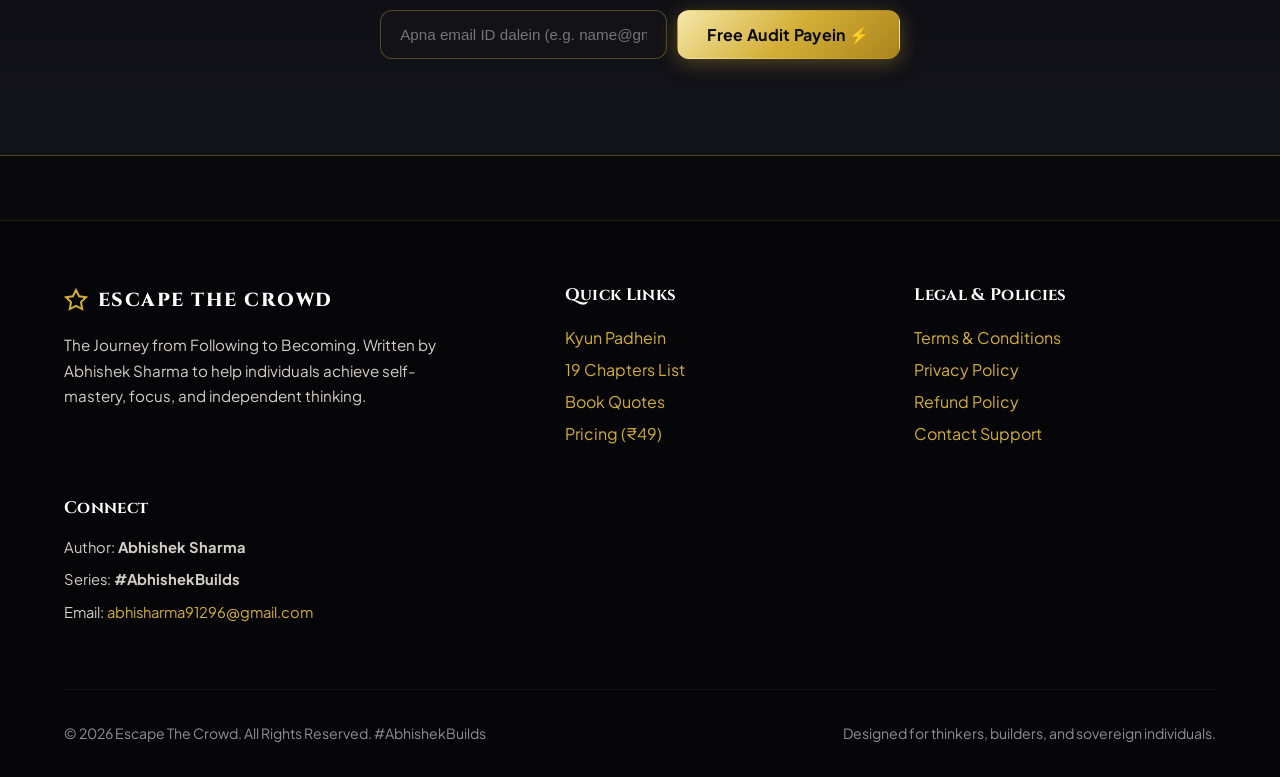
==== commit 32362626: "Add files via upload" ====
--- a/index.html
+++ b/index.html
@@ -3,7 +3,7 @@
 <head>
   <meta charset="UTF-8">
   <meta name="viewport" content="width=device-width, initial-scale=1.0">
-  <title>Escape The Crowd by Abhishek Sharma | A Guide to Self-Mastery (₹99)</title>
+  <title>Escape The Crowd by Abhishek Sharma | A Guide to Self-Mastery (₹49)</title>
   <meta name="description" content="Escape The Crowd — The Journey from Following to Becoming by Abhishek Sharma. 19 actionable chapters to master your mind, break free from autopilot, and build a high-leverage life.">
   <meta name="keywords" content="Escape The Crowd, Abhishek Sharma, AbhishekBuilds, Self-Mastery, Personal Development, Hinglish Ebook, Discipline, Mindset">
   <meta name="author" content="Abhishek Sharma">
@@ -11,7 +11,7 @@
 
   <!-- Open Graph Meta Tags -->
   <meta property="og:title" content="Escape The Crowd by Abhishek Sharma — Self-Mastery Guide">
-  <meta property="og:description" content="Bheed ka hissa mat bano. Apni life ki driving seat khud sambhalo. Get instant access for just ₹99.">
+  <meta property="og:description" content="Bheed ka hissa mat bano. Apni life ki driving seat khud sambhalo. Get instant access for just ₹49.">
   <meta property="og:type" content="book">
 
   <!-- Favicon -->
@@ -41,7 +41,7 @@
     "genre": "Self-Help / Personal Development",
     "offers": {
       "@type": "Offer",
-      "price": "99",
+      "price": "49",
       "priceCurrency": "INR",
       "availability": "https://schema.org/InStock"
     }
@@ -60,7 +60,7 @@
     <div class="top-urgency-inner">
       <span class="urgency-pill">⚡ FLASH LAUNCH SALE</span>
       <span>
-        Sirf <span class="urgency-badge js-copies-left">7</span> copies bachi hain ₹99 mein!
+        Sirf <span class="urgency-badge js-copies-left">7</span> copies bachi hain ₹49 mein!
       </span>
       <span>
         ⏰ Offer ends in: <span class="timer-badge js-urgency-timer">04h : 15m : 22s</span>
@@ -70,7 +70,7 @@
         <span class="js-live-visitors">38</span> log abhi dekh rahe hain
       </span>
       <button type="button" class="btn btn-primary btn-sm js-open-checkout" style="padding: 0.25rem 0.8rem; font-size: 0.78rem;">
-        Claim ₹99 Deal ⚡
+        Claim ₹49 Deal ⚡
       </button>
     </div>
   </div>
@@ -101,7 +101,7 @@
 
       <div class="nav-cta-group">
         <button type="button" class="btn btn-primary btn-sm btn-pulse js-open-checkout" id="navBuyBtn">
-          Buy Now — ₹99
+          Buy Now — ₹49
         </button>
         <button type="button" class="mobile-menu-btn" id="mobileMenuBtn" aria-label="Toggle navigation menu">
           <svg width="24" height="24" viewBox="0 0 24 24" fill="none" stroke="currentColor" stroke-width="2" stroke-linecap="round" stroke-linejoin="round">
@@ -141,11 +141,11 @@
             <div>
               <span class="price-offer-label">Launch Special Offer</span>
               <div>
-                <span class="price-current">₹99</span>
+                <span class="price-current">₹49</span>
                 <span class="price-original">₹499</span>
               </div>
             </div>
-            <span class="discount-tag">80% OFF</span>
+            <span class="discount-tag">90% OFF</span>
           </div>
 
           <!-- Dual CTA Buttons -->
@@ -156,7 +156,7 @@
                 <line x1="3" y1="6" x2="21" y2="6"></line>
                 <path d="M16 10a4 4 0 0 1-8 0"></path>
               </svg>
-              Instant Access Payein — ₹99
+              Instant Access Payein — ₹49
             </button>
 
             <button type="button" class="btn btn-ghost btn-lg js-open-sample" id="heroSampleBtn">
@@ -415,7 +415,7 @@
             </div>
             <div class="chapter-action-bar">
               <span class="text-gold" style="font-size: 0.85rem;">Reflect: Real vs Borrowed Goals</span>
-              <span class="text-muted" style="font-size: 0.8rem;">₹99 Edition</span>
+              <span class="text-muted" style="font-size: 0.8rem;">₹49 Edition</span>
             </div>
           </div>
 
@@ -427,7 +427,7 @@
             </div>
             <div class="chapter-action-bar">
               <span class="text-gold" style="font-size: 0.85rem;">Reflect: Conscious Decisions Audit</span>
-              <span class="text-muted" style="font-size: 0.8rem;">₹99 Edition</span>
+              <span class="text-muted" style="font-size: 0.8rem;">₹49 Edition</span>
             </div>
           </div>
         </div>
@@ -444,7 +444,7 @@
             </div>
             <div class="chapter-action-bar">
               <span class="text-gold" style="font-size: 0.85rem;">Reflect: Belief Research Test</span>
-              <span class="text-muted" style="font-size: 0.8rem;">₹99 Edition</span>
+              <span class="text-muted" style="font-size: 0.8rem;">₹49 Edition</span>
             </div>
           </div>
 
@@ -456,7 +456,7 @@
             </div>
             <div class="chapter-action-bar">
               <span class="text-gold" style="font-size: 0.85rem;">Reflect: Inner Fear Breakdown</span>
-              <span class="text-muted" style="font-size: 0.8rem;">₹99 Edition</span>
+              <span class="text-muted" style="font-size: 0.8rem;">₹49 Edition</span>
             </div>
           </div>
 
@@ -468,7 +468,7 @@
             </div>
             <div class="chapter-action-bar">
               <span class="text-gold" style="font-size: 0.85rem;">Reflect: Screen Time & Focus Audit</span>
-              <span class="text-muted" style="font-size: 0.8rem;">₹99 Edition</span>
+              <span class="text-muted" style="font-size: 0.8rem;">₹49 Edition</span>
             </div>
           </div>
         </div>
@@ -485,7 +485,7 @@
             </div>
             <div class="chapter-action-bar">
               <span class="text-gold" style="font-size: 0.85rem;">Reflect: Abandoned Goal Revival</span>
-              <span class="text-muted" style="font-size: 0.8rem;">₹99 Edition</span>
+              <span class="text-muted" style="font-size: 0.8rem;">₹49 Edition</span>
             </div>
           </div>
 
@@ -497,7 +497,7 @@
             </div>
             <div class="chapter-action-bar">
               <span class="text-gold" style="font-size: 0.85rem;">Reflect: Tiny Unbreakable Habit</span>
-              <span class="text-muted" style="font-size: 0.8rem;">₹99 Edition</span>
+              <span class="text-muted" style="font-size: 0.8rem;">₹49 Edition</span>
             </div>
           </div>
 
@@ -509,7 +509,7 @@
             </div>
             <div class="chapter-action-bar">
               <span class="text-gold" style="font-size: 0.85rem;">Reflect: Uncomfortable Action Plan</span>
-              <span class="text-muted" style="font-size: 0.8rem;">₹99 Edition</span>
+              <span class="text-muted" style="font-size: 0.8rem;">₹49 Edition</span>
             </div>
           </div>
         </div>
@@ -526,7 +526,7 @@
             </div>
             <div class="chapter-action-bar">
               <span class="text-gold" style="font-size: 0.85rem;">Reflect: Monthly Spending Audit</span>
-              <span class="text-muted" style="font-size: 0.8rem;">₹99 Edition</span>
+              <span class="text-muted" style="font-size: 0.8rem;">₹49 Edition</span>
             </div>
           </div>
 
@@ -538,7 +538,7 @@
             </div>
             <div class="chapter-action-bar">
               <span class="text-gold" style="font-size: 0.85rem;">Reflect: Words vs Actions Match</span>
-              <span class="text-muted" style="font-size: 0.8rem;">₹99 Edition</span>
+              <span class="text-muted" style="font-size: 0.8rem;">₹49 Edition</span>
             </div>
           </div>
 
@@ -550,7 +550,7 @@
             </div>
             <div class="chapter-action-bar">
               <span class="text-gold" style="font-size: 0.85rem;">Reflect: Closest 5 People Audit</span>
-              <span class="text-muted" style="font-size: 0.8rem;">₹99 Edition</span>
+              <span class="text-muted" style="font-size: 0.8rem;">₹49 Edition</span>
             </div>
           </div>
         </div>
@@ -567,7 +567,7 @@
             </div>
             <div class="chapter-action-bar">
               <span class="text-gold" style="font-size: 0.85rem;">Reflect: Sleep, Diet & Energy Score</span>
-              <span class="text-muted" style="font-size: 0.8rem;">₹99 Edition</span>
+              <span class="text-muted" style="font-size: 0.8rem;">₹49 Edition</span>
             </div>
           </div>
 
@@ -579,7 +579,7 @@
             </div>
             <div class="chapter-action-bar">
               <span class="text-gold" style="font-size: 0.85rem;">Reflect: Right vs Easy Choice</span>
-              <span class="text-muted" style="font-size: 0.8rem;">₹99 Edition</span>
+              <span class="text-muted" style="font-size: 0.8rem;">₹49 Edition</span>
             </div>
           </div>
 
@@ -591,7 +591,7 @@
             </div>
             <div class="chapter-action-bar">
               <span class="text-gold" style="font-size: 0.85rem;">Reflect: Ownership vs Blame</span>
-              <span class="text-muted" style="font-size: 0.8rem;">₹99 Edition</span>
+              <span class="text-muted" style="font-size: 0.8rem;">₹49 Edition</span>
             </div>
           </div>
         </div>
@@ -608,7 +608,7 @@
             </div>
             <div class="chapter-action-bar">
               <span class="text-gold" style="font-size: 0.85rem;">Reflect: 5-Year Identity Vision</span>
-              <span class="text-muted" style="font-size: 0.8rem;">₹99 Edition</span>
+              <span class="text-muted" style="font-size: 0.8rem;">₹49 Edition</span>
             </div>
           </div>
 
@@ -620,7 +620,7 @@
             </div>
             <div class="chapter-action-bar">
               <span class="text-gold" style="font-size: 0.85rem;">Reflect: Chasing vs Building Ratio</span>
-              <span class="text-muted" style="font-size: 0.8rem;">₹99 Edition</span>
+              <span class="text-muted" style="font-size: 0.8rem;">₹49 Edition</span>
             </div>
           </div>
 
@@ -632,7 +632,7 @@
             </div>
             <div class="chapter-action-bar">
               <span class="text-gold" style="font-size: 0.85rem;">Reflect: The Final Roadmap</span>
-              <span class="text-muted" style="font-size: 0.8rem;">₹99 Edition</span>
+              <span class="text-muted" style="font-size: 0.8rem;">₹49 Edition</span>
             </div>
           </div>
         </div>
@@ -815,7 +815,7 @@
 
           <div style="display: flex; gap: 1rem; justify-content: center; flex-wrap: wrap;">
             <button type="button" class="btn btn-primary btn-lg btn-pulse js-open-checkout" style="min-width: 260px;">
-              ⚡ Break The Trap — Get Book (₹99)
+              ⚡ Break The Trap — Get Book (₹49)
             </button>
             <button type="button" class="btn btn-ghost btn-sm" id="quizRetakeBtn" style="padding: 0.8rem 1.4rem;">
               🔄 Retake Test
@@ -841,7 +841,7 @@
           Complete 19-Chapter Self-Mastery Blueprint (High Quality PDF)
         </p>
 
-        <div class="pricing-amount">₹99</div>
+        <div class="pricing-amount">₹49</div>
         <p class="text-muted" style="margin-top: -0.5rem; font-size: 0.95rem; margin-bottom: 1.25rem;">
           Original Price: <del>₹499</del> · One-Time Payment · Lifetime Access
         </p>
@@ -850,7 +850,7 @@
         <div class="pricing-stock-tracker">
           <div style="display: flex; justify-content: space-between; align-items: center; font-size: 0.88rem;">
             <span style="color: #f3e5ab; font-weight: 700;">⚡ Special Launch Batch:</span>
-            <span style="color: #ef4444; font-weight: 700;">Sirf <span class="js-copies-left">7</span> / 50 bachi hain ₹99 mein!</span>
+            <span style="color: #ef4444; font-weight: 700;">Sirf <span class="js-copies-left">7</span> / 50 bachi hain ₹49 mein!</span>
           </div>
           <div class="stock-track">
             <div class="stock-bar" id="pricingCopiesBar"></div>
@@ -885,7 +885,7 @@
         </ul>
 
         <button type="button" class="btn btn-primary btn-lg btn-pulse js-open-checkout" style="width: 100%; max-width: 420px; margin: 0 auto;" id="pricingBuyBtn">
-          Abhi Download Karein — ₹99
+          Abhi Download Karein — ₹49
         </button>
 
         <p class="text-muted" style="margin-top: 1.25rem; font-size: 0.85rem;">
@@ -917,7 +917,7 @@
         <div class="accordion-item active">
           <div class="accordion-header">
             <span class="accordion-title">
-              <span>₹99 Pay karne ke baad eBook mujhe kaise milegi?</span>
+              <span>₹49 Pay karne ke baad eBook mujhe kaise milegi?</span>
             </span>
             <svg class="accordion-icon" viewBox="0 0 24 24" fill="none" stroke="currentColor" stroke-width="2">
               <polyline points="6 9 12 15 18 9"></polyline>
@@ -1020,7 +1020,7 @@
             <li><a href="#kyun-padhein">Kyun Padhein</a></li>
             <li><a href="#chapters">19 Chapters List</a></li>
             <li><a href="#quotes">Book Quotes</a></li>
-            <li><a href="#pricing">Pricing (₹99)</a></li>
+            <li><a href="#pricing">Pricing (₹49)</a></li>
           </ul>
         </div>
 
@@ -1104,9 +1104,9 @@
 
         <div style="margin-top: 2.2rem; text-align: center; border-top: 1px solid #d4af37; padding-top: 1.5rem;">
           <h4 style="font-family: var(--font-serif); margin-bottom: 0.5rem; color: #0a0a0d;">Poori Kitaab Padhein (All 19 Chapters)</h4>
-          <p style="font-size: 0.95rem; color: #555; margin-bottom: 1rem;">Sirf ₹99 me poori eBook aur saare REFLECT prompts unlock karein.</p>
+          <p style="font-size: 0.95rem; color: #555; margin-bottom: 1rem;">Sirf ₹49 me poori eBook aur saare REFLECT prompts unlock karein.</p>
           <button type="button" class="btn btn-primary btn-pulse js-open-checkout" style="margin: 0 auto;">
-            Unlock All 19 Chapters — ₹99
+            Unlock All 19 Chapters — ₹49
           </button>
         </div>
       </div>
@@ -1114,7 +1114,7 @@
   </div>
 
   <!-- ==========================================
-       11. Instant Checkout / ₹99 Buy Modal
+       11. Instant Checkout / ₹49 Buy Modal
        ========================================== -->
   <div class="modal-overlay" id="checkoutModal" role="dialog" aria-modal="true" aria-labelledby="checkoutModalTitle">
     <div class="modal-box">
@@ -1126,7 +1126,7 @@
           <span class="live-pill" style="margin-bottom: 0.5rem;">⚡ Instant Access Delivery</span>
           <h3 id="checkoutModalTitle" style="font-size: 1.6rem; color: #fff;">Escape The Crowd eBook</h3>
           <p style="color: var(--gold-light); font-size: 1.35rem; font-weight: 800; font-family: var(--font-serif);">
-            ₹99 <span style="font-size: 0.9rem; color: var(--text-muted); text-decoration: line-through; font-weight: 400;">₹499</span>
+            ₹49 <span style="font-size: 0.9rem; color: var(--text-muted); text-decoration: line-through; font-weight: 400;">₹499</span>
           </p>
         </div>
 
@@ -1167,8 +1167,8 @@
                   <path d="M10 10h30v30h-30zM50 10h10v10h-10zM70 10h20v20h-20zM10 50h10v10h-10zM30 50h20v20h-20zM70 40h10v20h-10zM10 70h30v20h-30zM50 70h20v10h-20zM80 70h10v20h-10zM20 20h10v10h-10zM75 15h10v10h-10zM20 75h10v10h-10z" fill="#0a0a0d"/>
                 </svg>
               </div>
-              <div style="font-size: 0.78rem; color: var(--text-muted); margin-bottom: 0.6rem;">Amount to pay: <strong>₹99.00</strong></div>
-              <a href="upi://pay?pa=abhisharma91296@okhdfcbank&pn=Abhishek+Sharma&am=99&cu=INR&tn=Escape+The+Crowd+eBook" class="btn btn-ghost btn-sm" style="display:inline-flex; align-items:center; gap:6px; font-size:0.85rem; width:100%; justify-content:center;">
+              <div style="font-size: 0.78rem; color: var(--text-muted); margin-bottom: 0.6rem;">Amount to pay: <strong>₹49.00</strong></div>
+              <a href="upi://pay?pa=abhisharma91296@okhdfcbank&pn=Abhishek+Sharma&am=49&cu=INR&tn=Escape+The+Crowd+eBook" class="btn btn-ghost btn-sm" style="display:inline-flex; align-items:center; gap:6px; font-size:0.85rem; width:100%; justify-content:center;">
                 ⚡ Open Directly in UPI App (GPay / PhonePe)
               </a>
               <div style="margin-top: 0.75rem; font-size: 0.8rem; color: #a1a1aa;">
@@ -1192,17 +1192,17 @@
           </div>
 
           <button type="submit" class="btn btn-primary btn-pulse" style="width: 100%;" id="submitPaymentBtn">
-            Pay ₹99 & Get Instant Download 🚀
+            Pay ₹49 & Get Instant Download 🚀
           </button>
 
           <!-- 1-Tap WhatsApp Order Option -->
           <div style="margin-top: 1rem; border-top: 1px dashed rgba(255,255,255,0.12); padding-top: 1rem; text-align: center;">
             <p style="font-size: 0.82rem; color: var(--text-secondary); margin-bottom: 0.6rem;">Ya WhatsApp par 1-tap karke direct order karein:</p>
-            <a href="https://wa.me/?text=Hi%20Abhishek%2C%20I%20want%20to%20purchase%20Escape%20The%20Crowd%20eBook%20for%20Rs.99.%20Please%20send%20access." target="_blank" rel="noopener noreferrer" class="btn-whatsapp" style="width: 100%;">
+            <a href="https://wa.me/?text=Hi%20Abhishek%2C%20I%20want%20to%20purchase%20Escape%20The%20Crowd%20eBook%20for%20Rs.49.%20Please%20send%20access." target="_blank" rel="noopener noreferrer" class="btn-whatsapp" style="width: 100%;">
               <svg width="20" height="20" viewBox="0 0 24 24" fill="currentColor">
                 <path d="M12.031 6.172c-3.181 0-5.767 2.586-5.768 5.766-.001 1.298.38 2.27 1.019 3.287l-.582 2.128 2.182-.573c.978.58 1.911.928 3.145.929 3.178 0 5.767-2.587 5.768-5.766.001-3.187-2.575-5.77-5.764-5.771zm3.392 8.244c-.144.405-.837.774-1.17.824-.312.045-.634.077-1.78-.4-.954-.395-1.571-.979-2.008-1.564-.437-.585-.806-1.442-.806-2.203 0-.76.394-1.135.534-1.28.14-.145.306-.182.408-.182s.204.004.294.008c.096.004.225-.036.35.267.126.303.431 1.05.469 1.127.038.077.064.167.013.27-.051.103-.077.167-.154.257-.077.09-.162.201-.231.27-.077.077-.157.16-.067.315.09.154.4 0.66 0.857 1.066.589.524 1.086.686 1.24.763.154.077.243.064.333-.038.09-.103.385-.449.487-.603.102-.154.205-.128.346-.077.141.051.897.423 1.051.5.154.077.256.115.294.18.038.064.038.372-.106.777z"></path>
               </svg>
-              💬 Order on WhatsApp (₹99)
+              💬 Order on WhatsApp (₹49)
             </a>
           </div>
         </form>
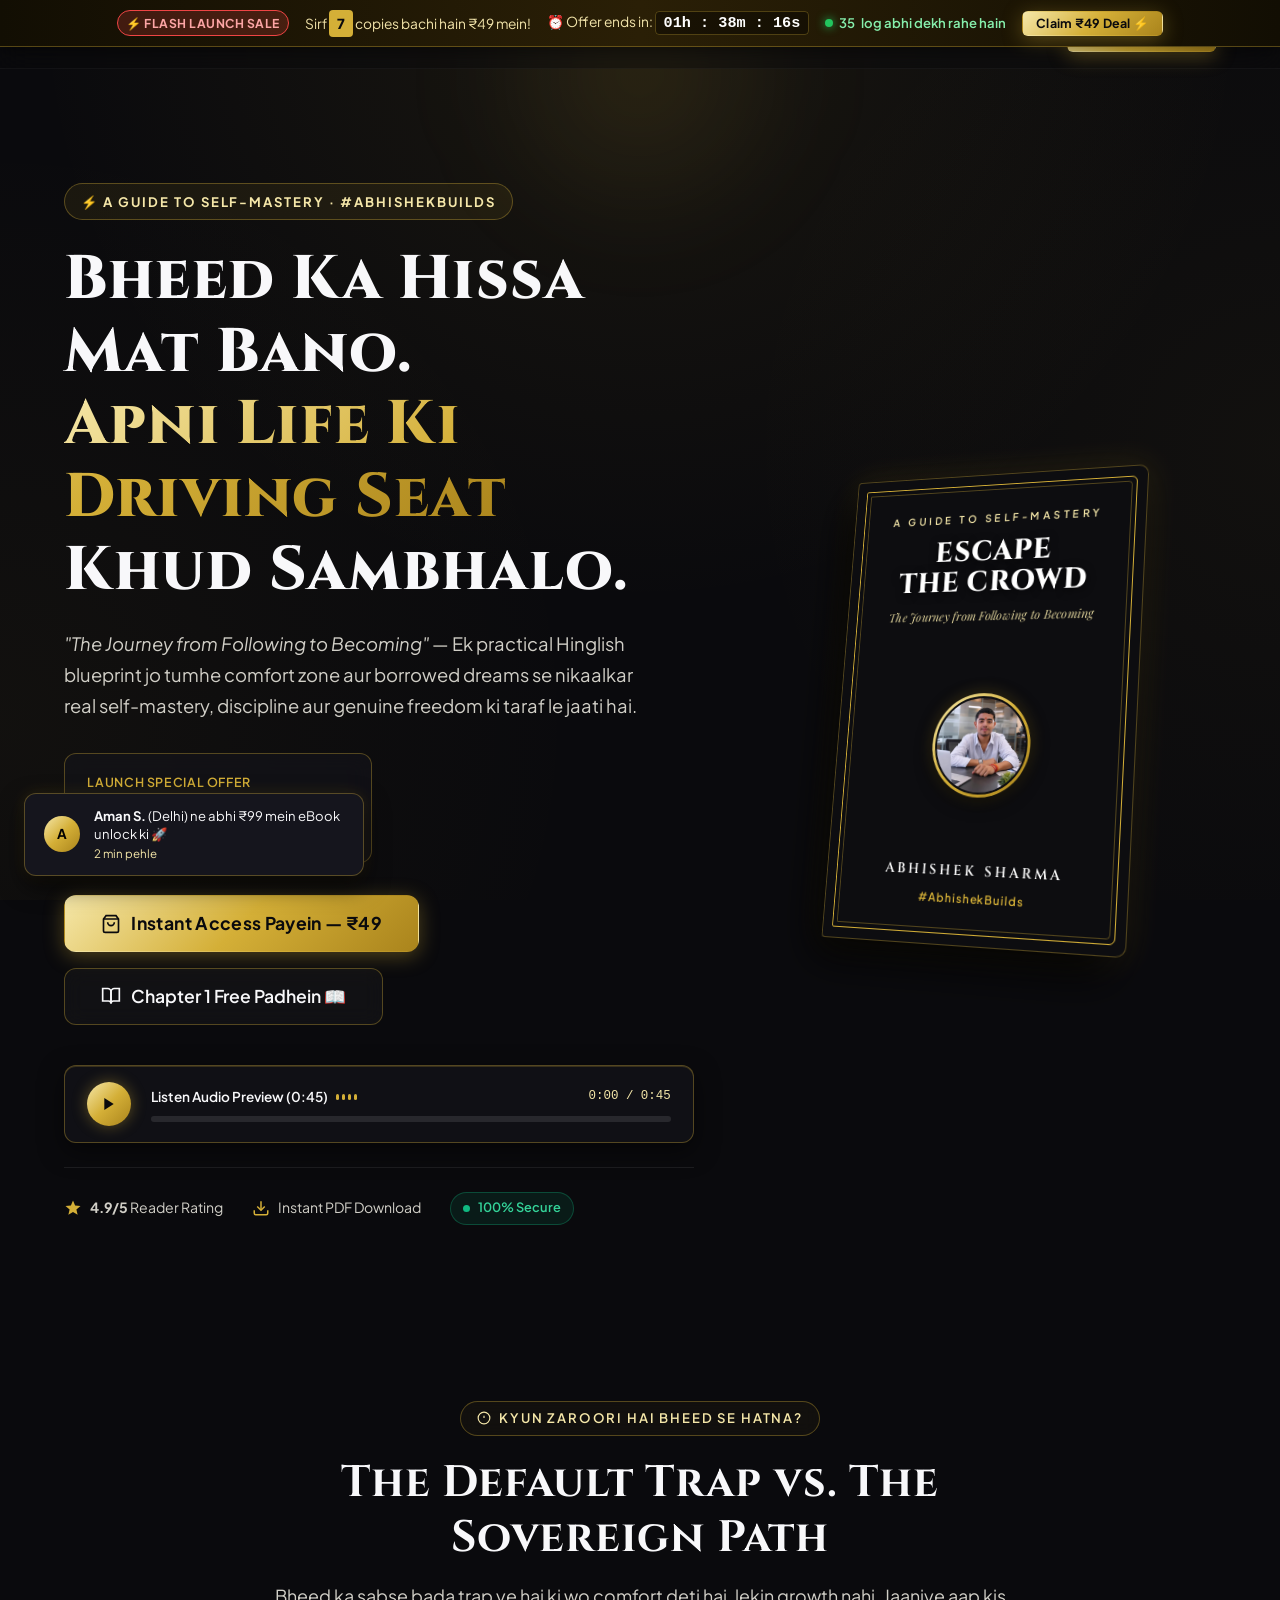
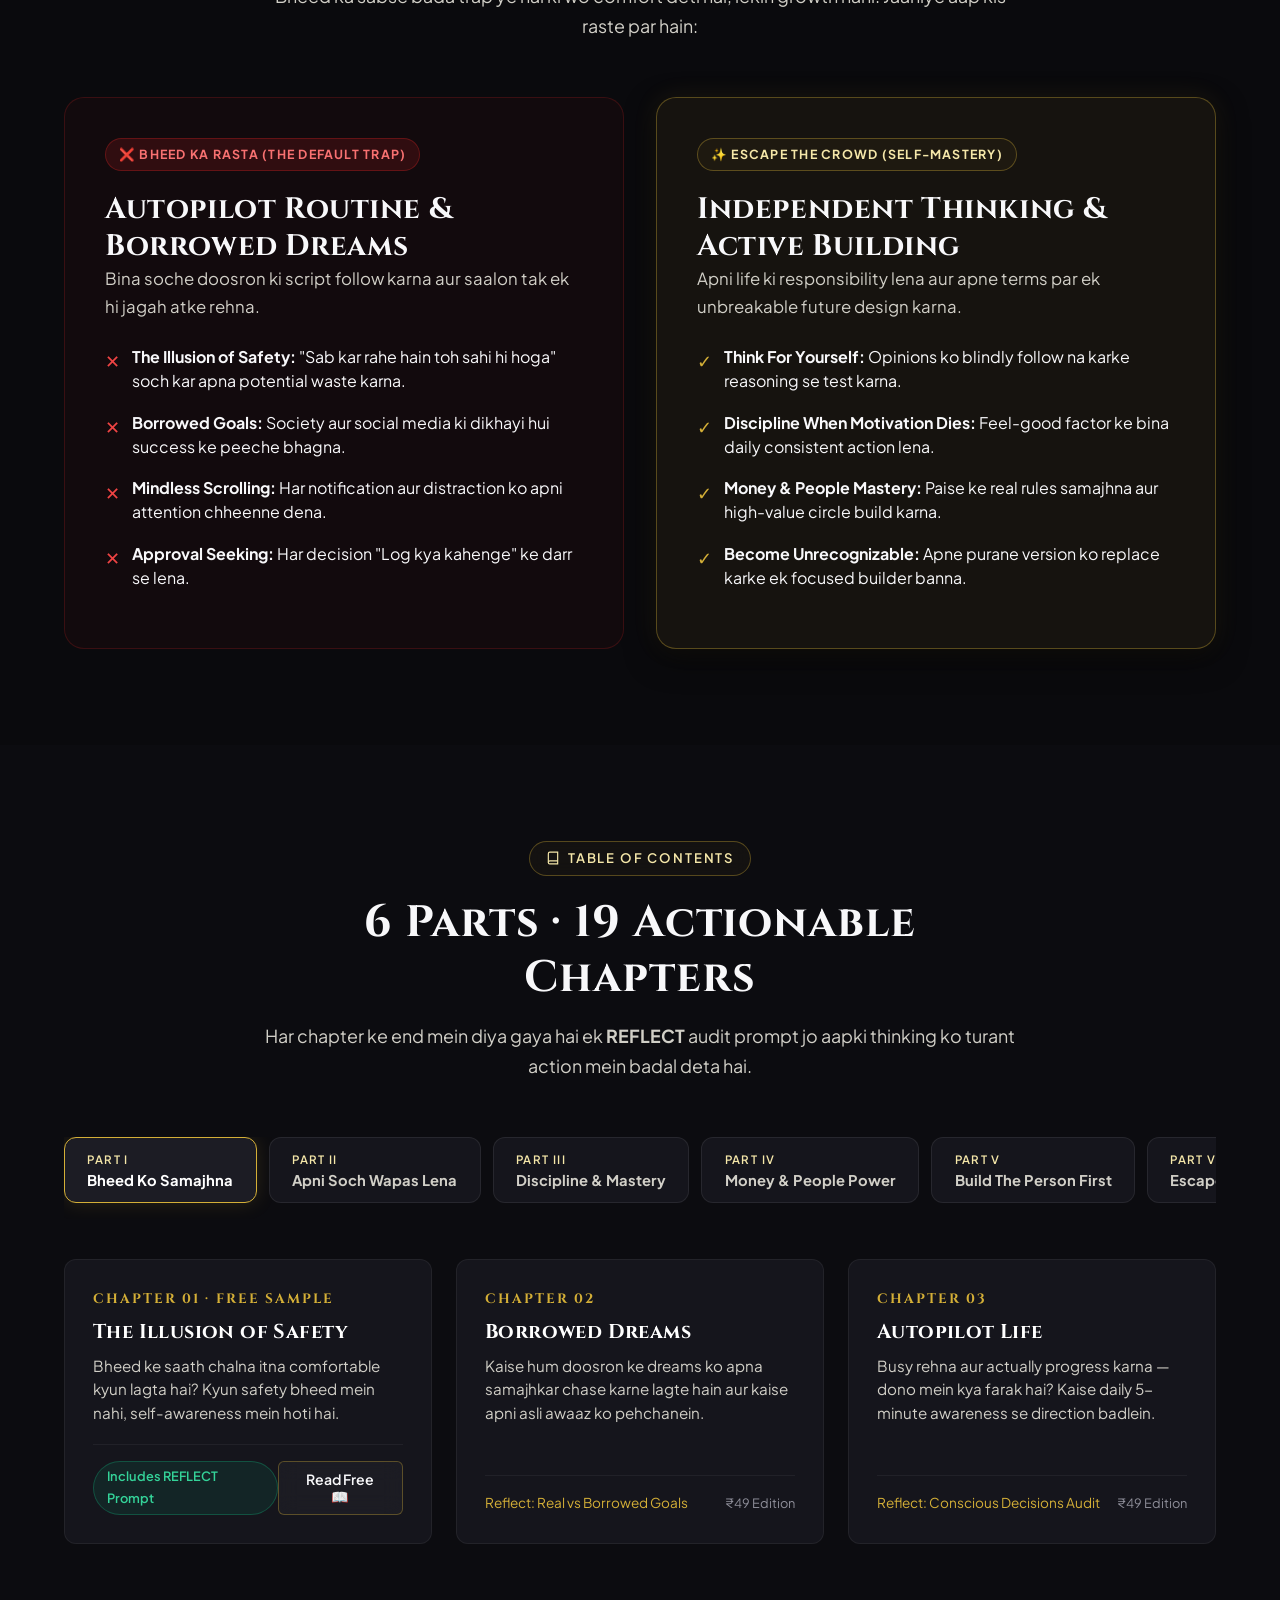
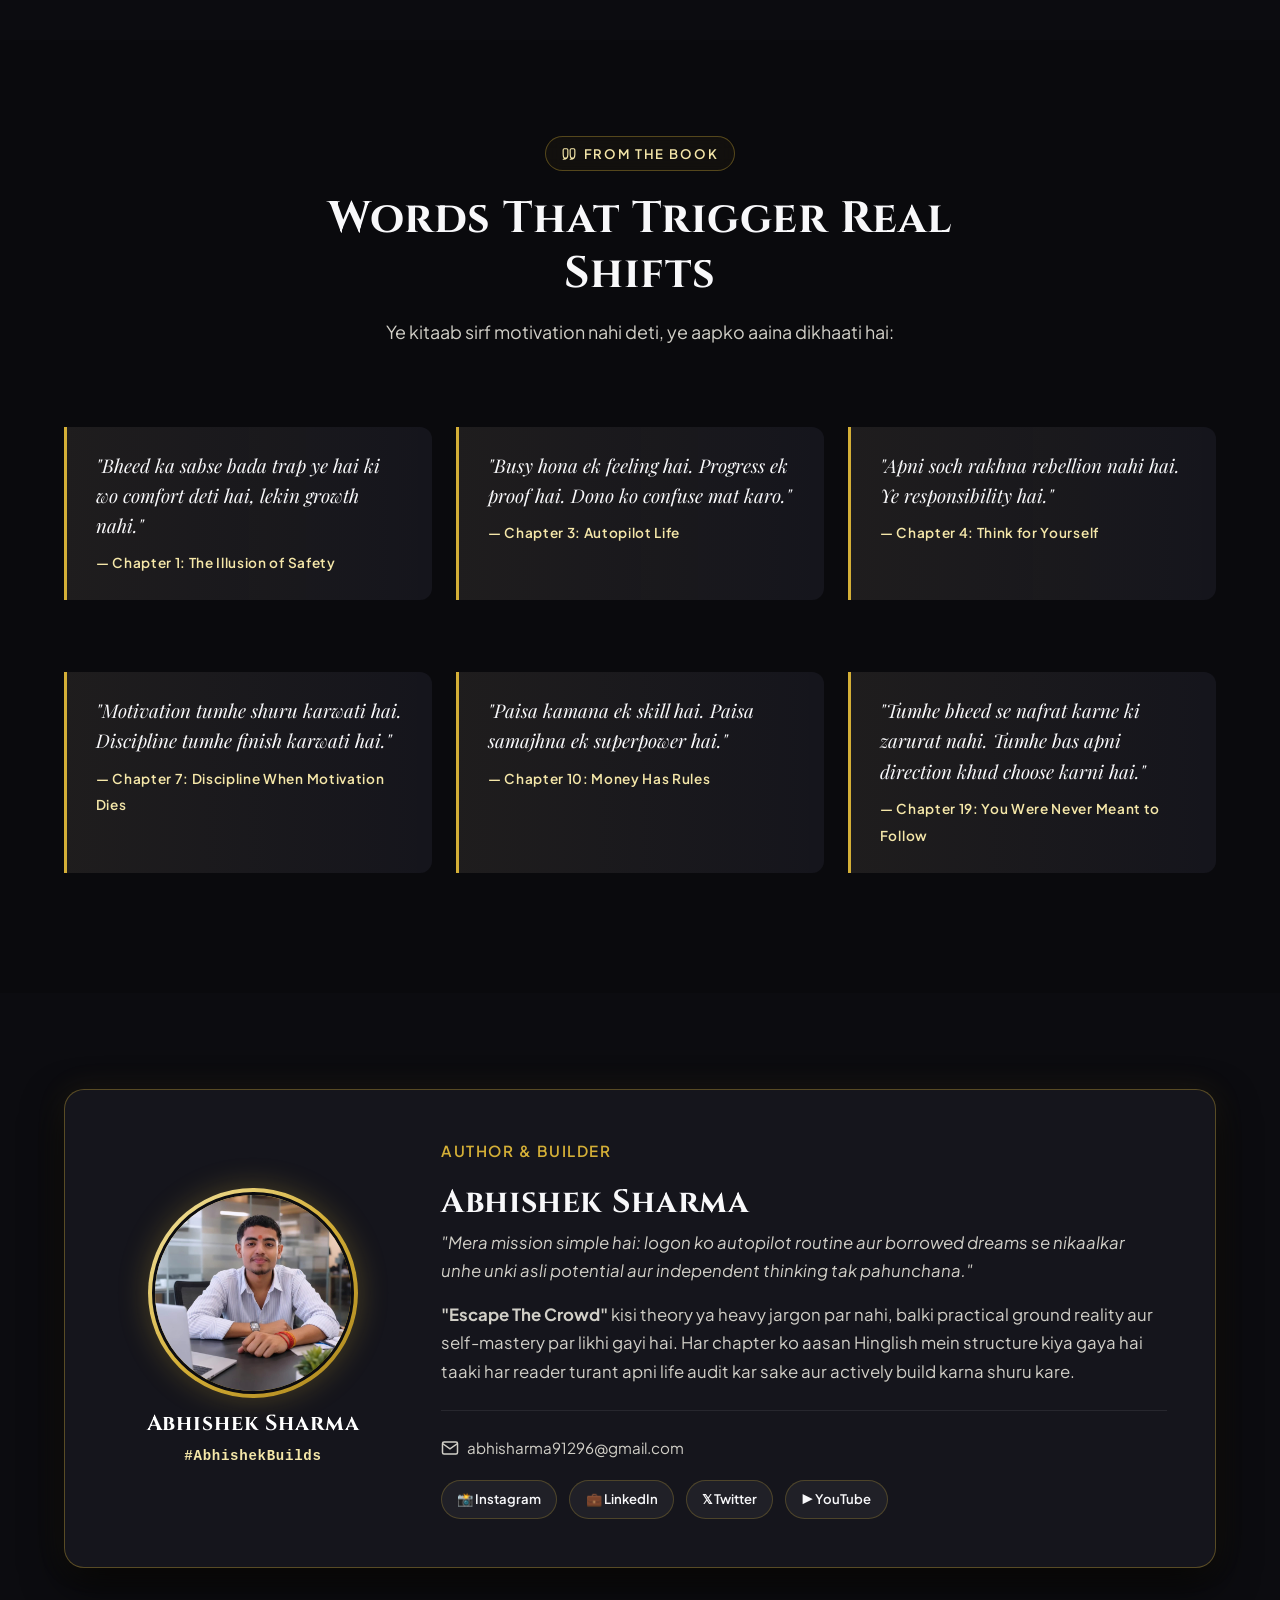
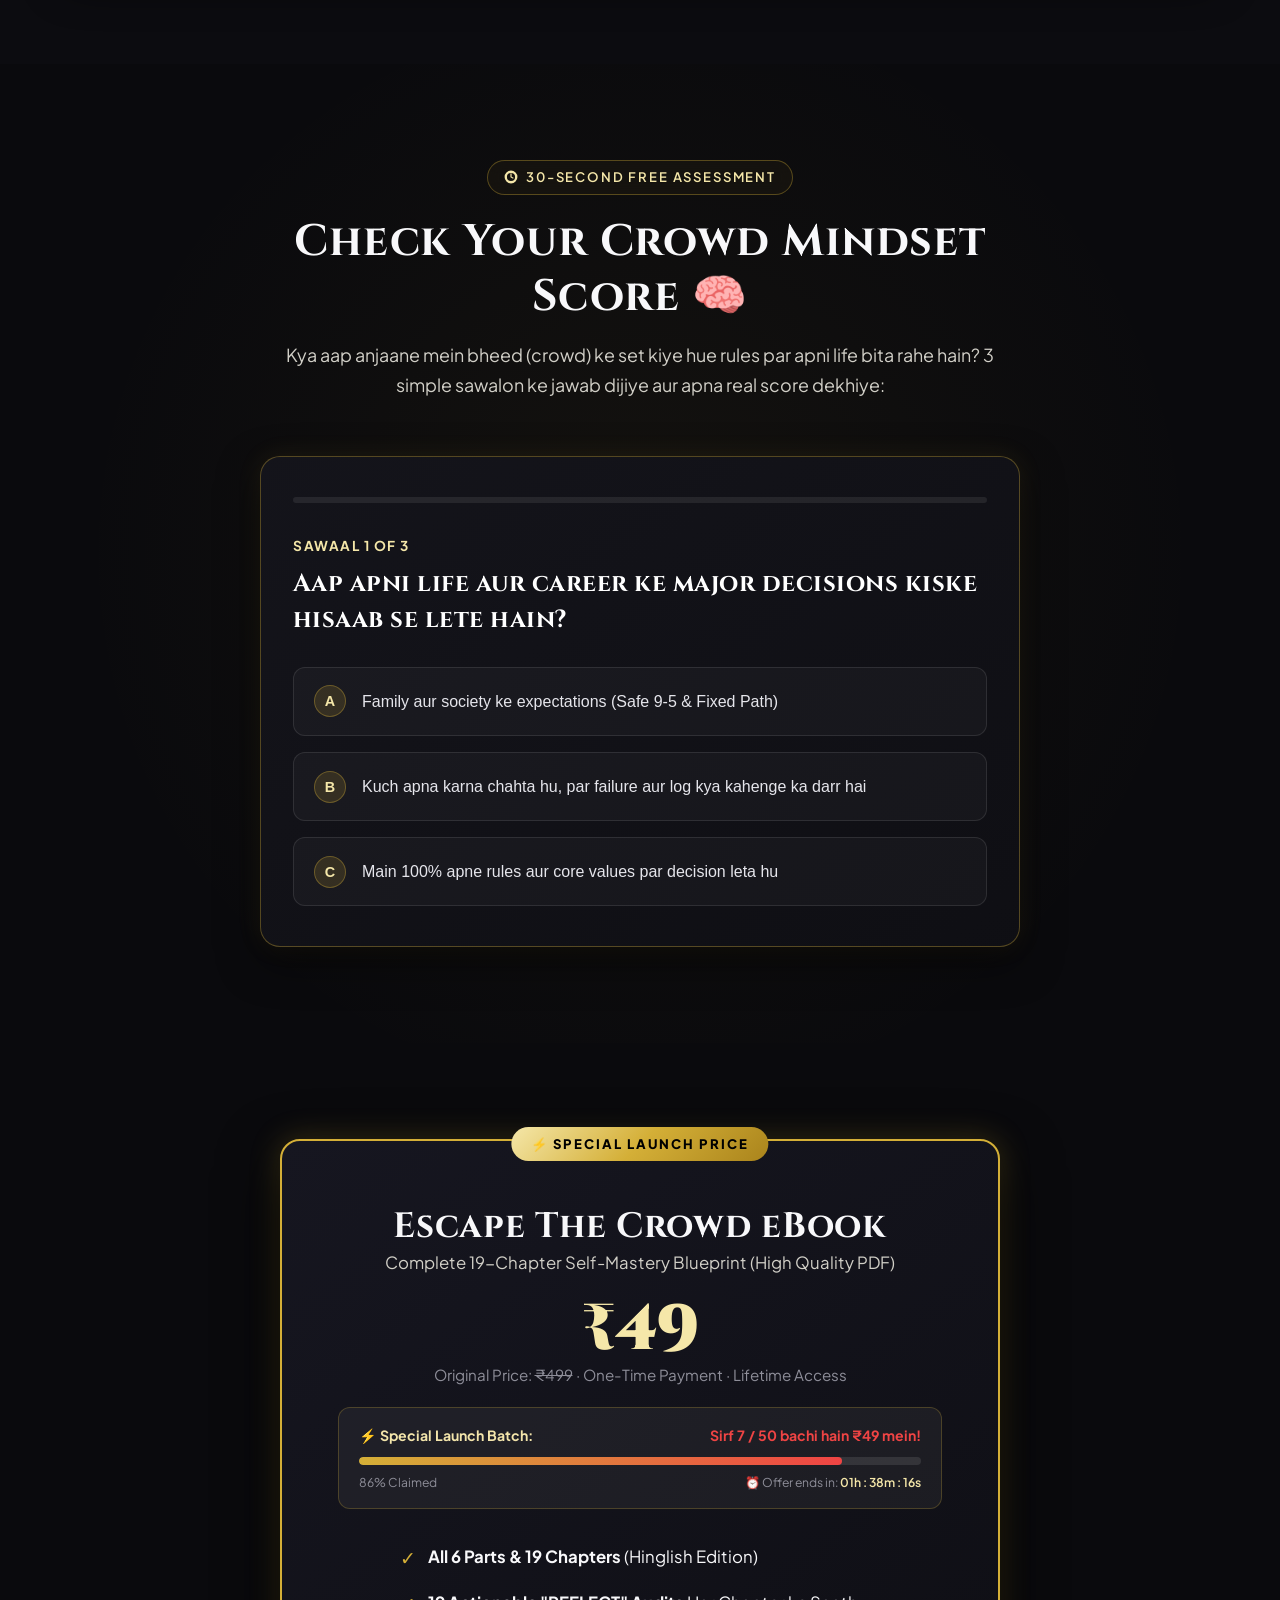
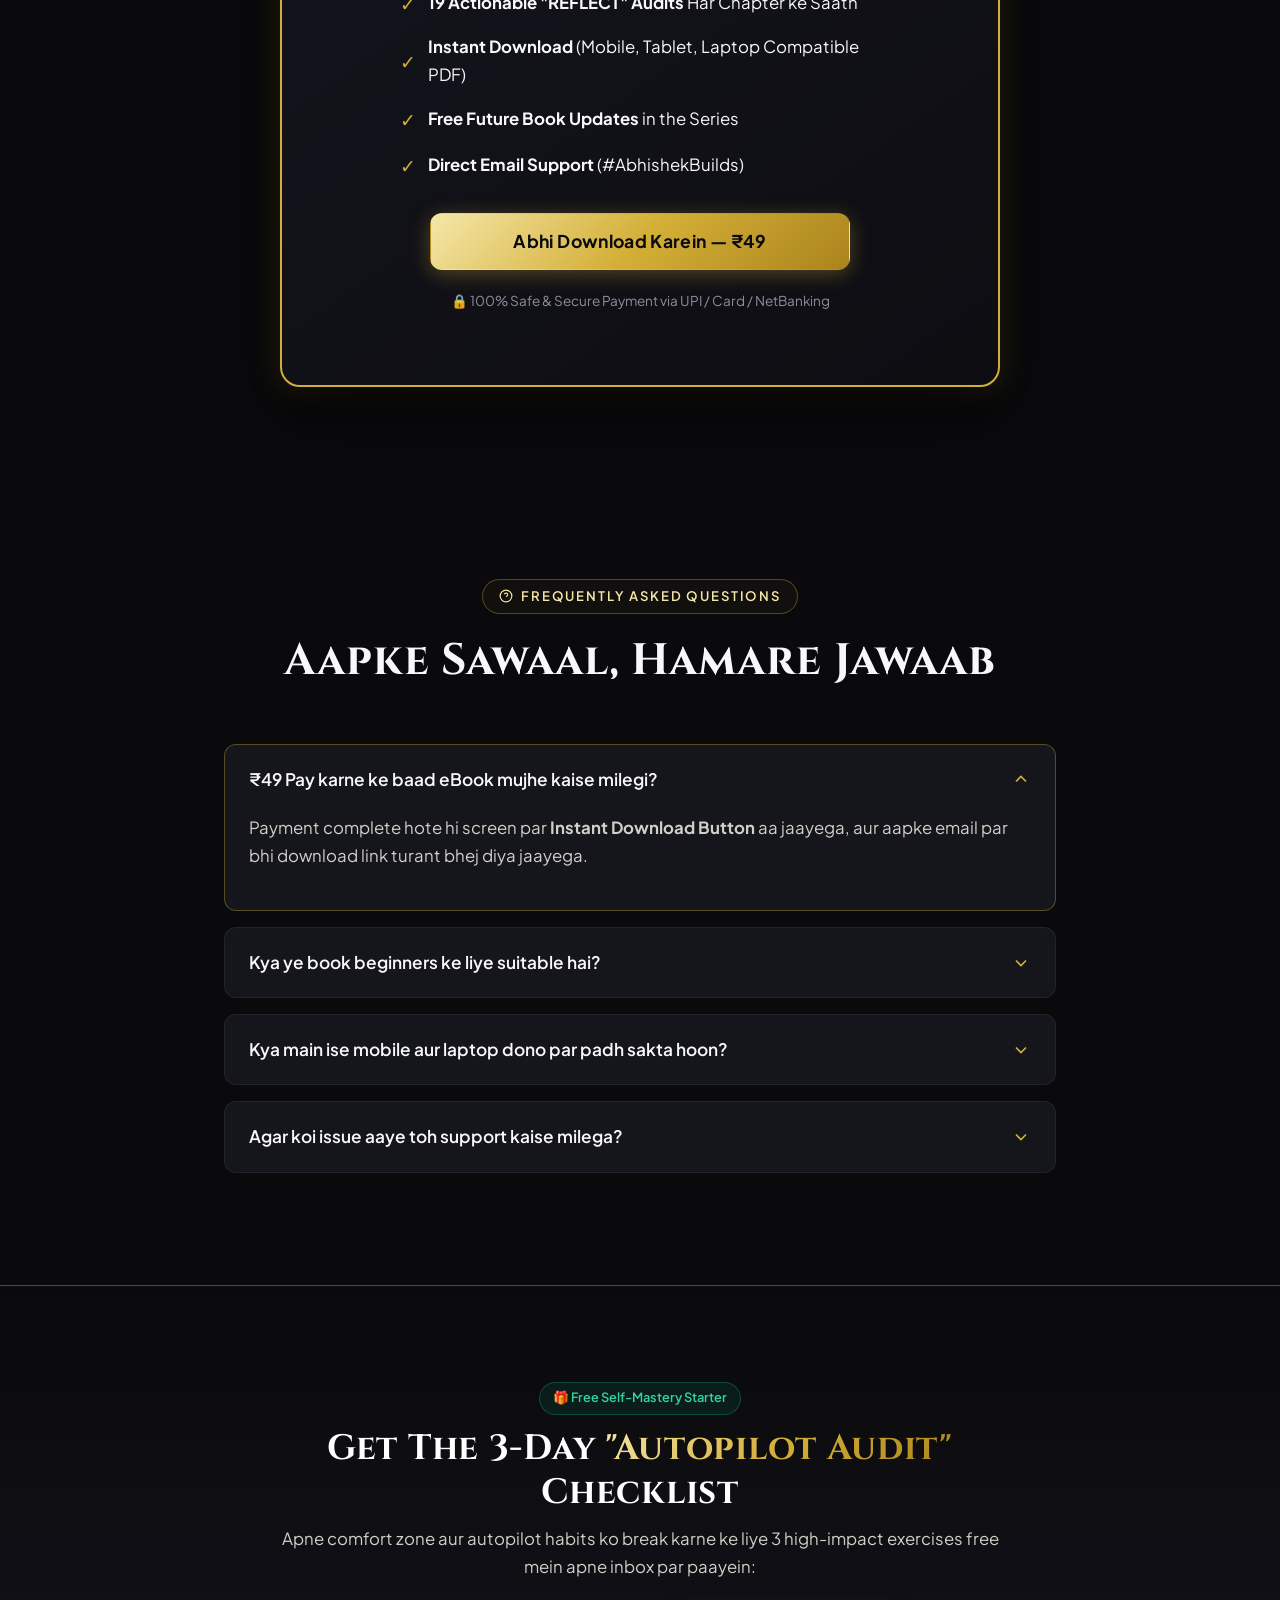
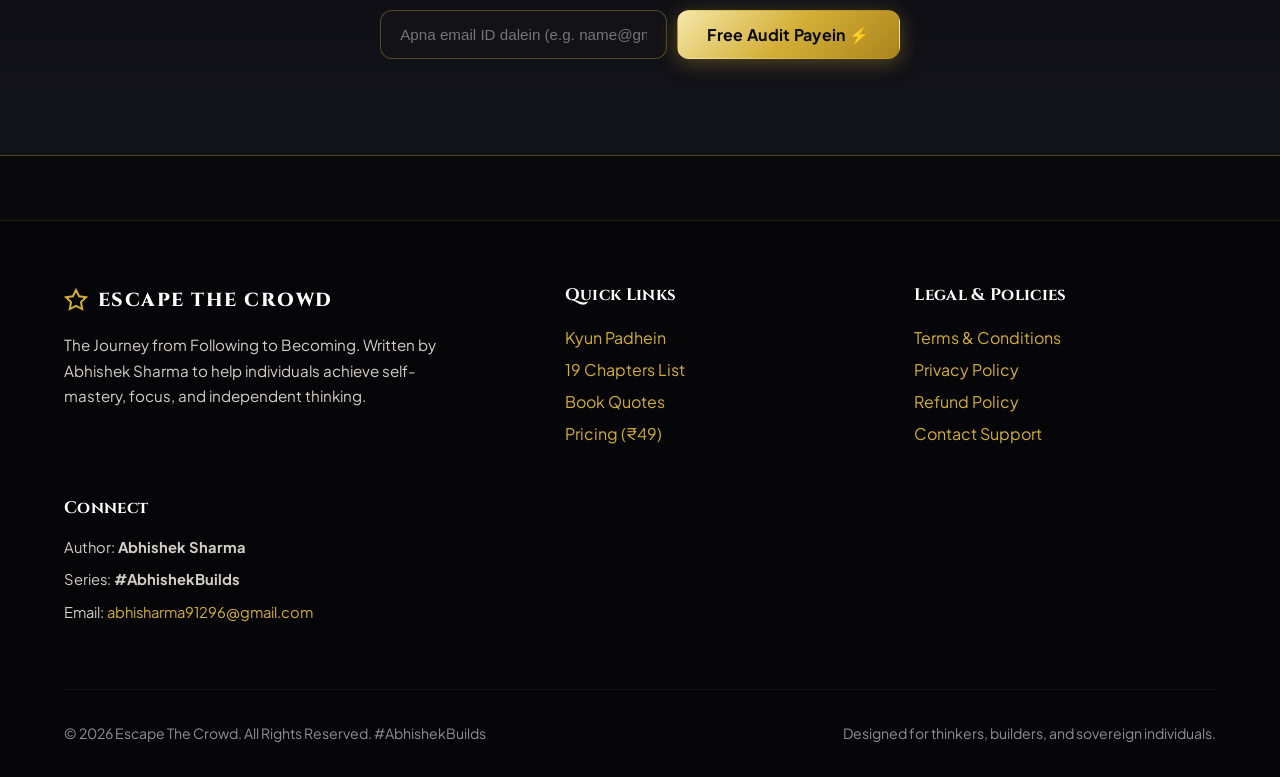
==== commit 572ff96f: "Add files via upload" ====
--- a/index.html
+++ b/index.html
@@ -1263,5 +1263,131 @@
   <script src="js/checkout-modal.js"></script>
   <script src="js/toast-notifications.js"></script>
   <script src="js/dynamic-features.js"></script>
+
+  <!-- Bulletproof Self-Contained Checkout & ₹49 Razorpay Script -->
+  <script>
+  (function() {
+    function initCheckout() {
+      const modal = document.getElementById('checkoutModal');
+      const closeBtn = document.getElementById('closeCheckout');
+      const paymentForm = document.getElementById('checkoutForm');
+      const buyerNameInput = document.getElementById('buyerName');
+      const buyerEmailInput = document.getElementById('buyerEmail');
+
+      function openModal(e) {
+        if (e) e.preventDefault();
+        if (modal) {
+          modal.classList.add('active');
+          document.body.style.overflow = 'hidden';
+          const s1 = document.getElementById('checkoutStep1');
+          const s2 = document.getElementById('checkoutStepSuccess');
+          if (s1 && s2) { s1.style.display = 'block'; s2.style.display = 'none'; }
+        }
+      }
+
+      function closeModal() {
+        if (modal) {
+          modal.classList.remove('active');
+          document.body.style.overflow = '';
+        }
+      }
+
+      // Attach open modal listener to ALL buy buttons
+      document.querySelectorAll('.js-open-checkout').forEach(function(btn) {
+        btn.onclick = openModal;
+      });
+
+      if (closeBtn) closeBtn.onclick = closeModal;
+
+      if (modal) {
+        modal.onclick = function(e) {
+          if (e.target === modal) closeModal();
+        };
+      }
+
+      document.addEventListener('keydown', function(e) {
+        if (e.key === 'Escape') closeModal();
+      });
+
+      // Razorpay Payment Handler (₹49)
+      if (paymentForm) {
+        paymentForm.onsubmit = function(e) {
+          e.preventDefault();
+          const submitBtn = paymentForm.querySelector('button[type="submit"]');
+          const originalText = submitBtn ? submitBtn.innerHTML : 'Pay ₹49 & Get Instant Download 🚀';
+
+          const currentBuyerName = (buyerNameInput && buyerNameInput.value.trim()) ? buyerNameInput.value.trim() : 'Reader';
+          const buyerEmail = buyerEmailInput ? buyerEmailInput.value.trim() : '';
+
+          if (submitBtn) {
+            submitBtn.disabled = true;
+            submitBtn.innerHTML = 'Opening Secure Payment Gateway...';
+          }
+
+          if (typeof Razorpay !== 'undefined') {
+            try {
+              const options = {
+                key: 'rzp_live_Td8KJs3en5J9EN',
+                amount: 4900, // ₹49 in paise (49 * 100)
+                currency: 'INR',
+                name: 'Escape The Crowd',
+                description: 'Official 19-Chapter eBook Access',
+                prefill: {
+                  name: currentBuyerName,
+                  email: buyerEmail
+                },
+                theme: { color: '#d4af37' },
+                handler: function(response) {
+                  const paymentId = response.razorpay_payment_id || ('PAY-' + Date.now());
+                  try {
+                    sessionStorage.setItem('buyerName', currentBuyerName);
+                    sessionStorage.setItem('buyerEmail', buyerEmail);
+                    sessionStorage.setItem('paymentId', paymentId);
+                  } catch (err) {}
+                  window.location.href = 'welcome.html?name=' + encodeURIComponent(currentBuyerName) + '&email=' + encodeURIComponent(buyerEmail) + '&payment_id=' + encodeURIComponent(paymentId);
+                },
+                modal: {
+                  ondismiss: function() {
+                    if (submitBtn) {
+                      submitBtn.disabled = false;
+                      submitBtn.innerHTML = originalText;
+                    }
+                  }
+                }
+              };
+              const rzp = new Razorpay(options);
+              rzp.on('payment.failed', function(resp) {
+                alert('Payment failed: ' + (resp.error.description || 'Kripya dubara koshish karein.'));
+                if (submitBtn) {
+                  submitBtn.disabled = false;
+                  submitBtn.innerHTML = originalText;
+                }
+              });
+              rzp.open();
+            } catch (err) {
+              alert('Payment error: ' + err.message);
+              if (submitBtn) {
+                submitBtn.disabled = false;
+                submitBtn.innerHTML = originalText;
+              }
+            }
+          } else {
+            alert('Razorpay payment gateway load ho raha hai... Kripya 2 second ruk kar dubara click karein.');
+            if (submitBtn) {
+              submitBtn.disabled = false;
+              submitBtn.innerHTML = originalText;
+            }
+          }
+        };
+      }
+    }
+
+    if (document.readyState === 'loading') {
+      document.addEventListener('DOMContentLoaded', initCheckout);
+    } else {
+      initCheckout();
+    }
+  })();
+  </script>
 </body>
 </html>
